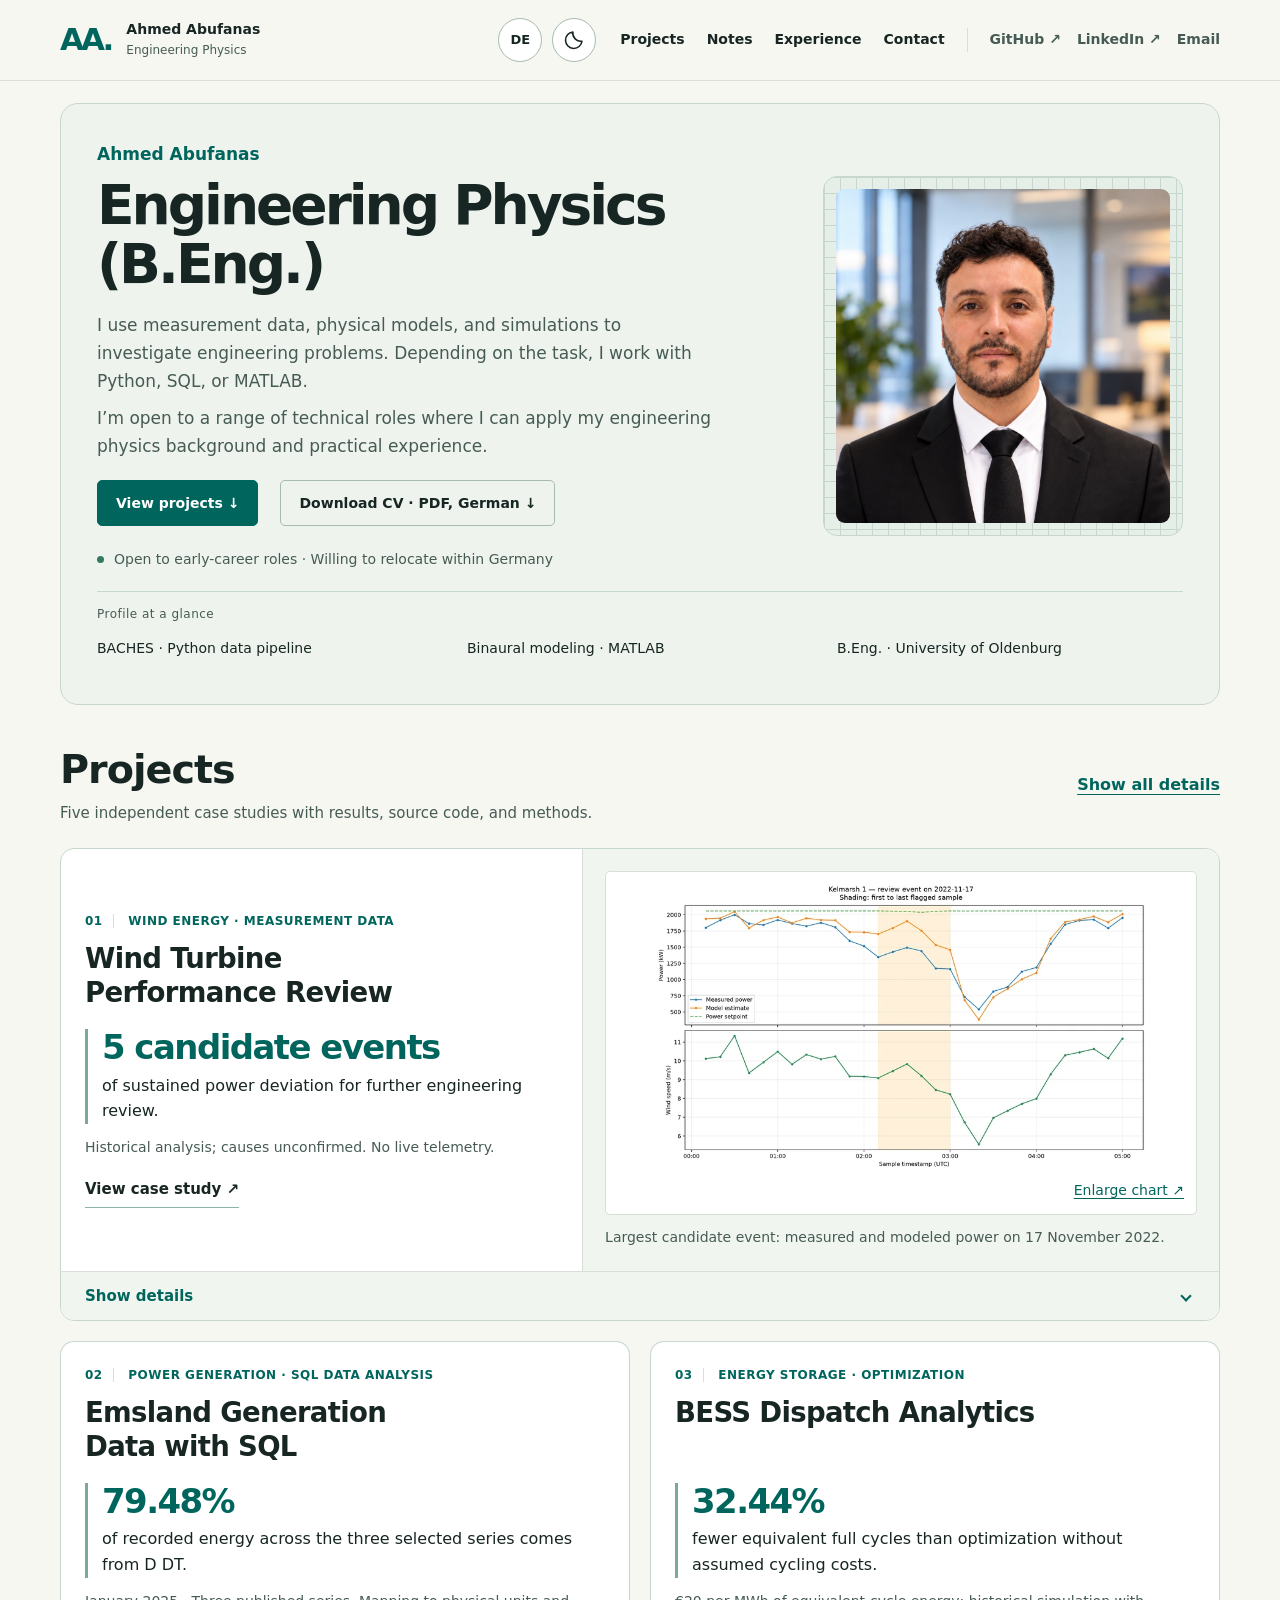
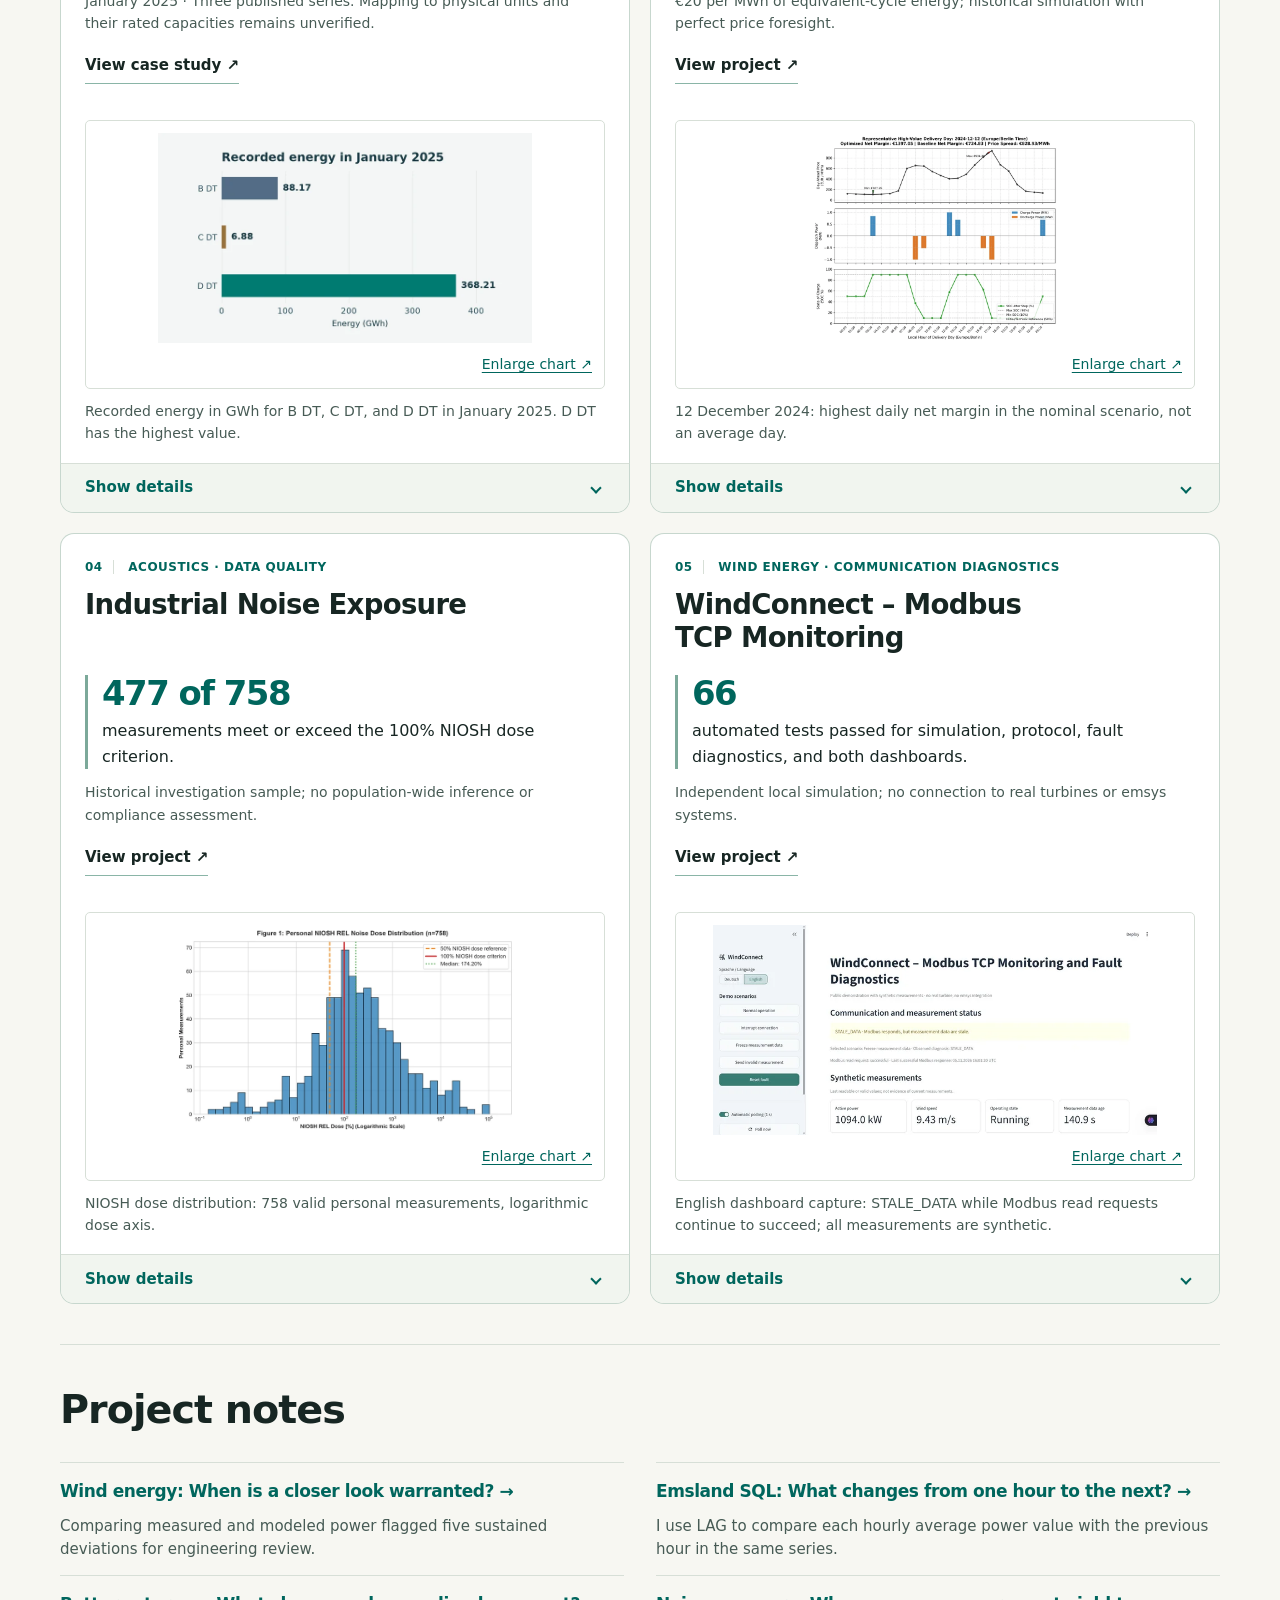
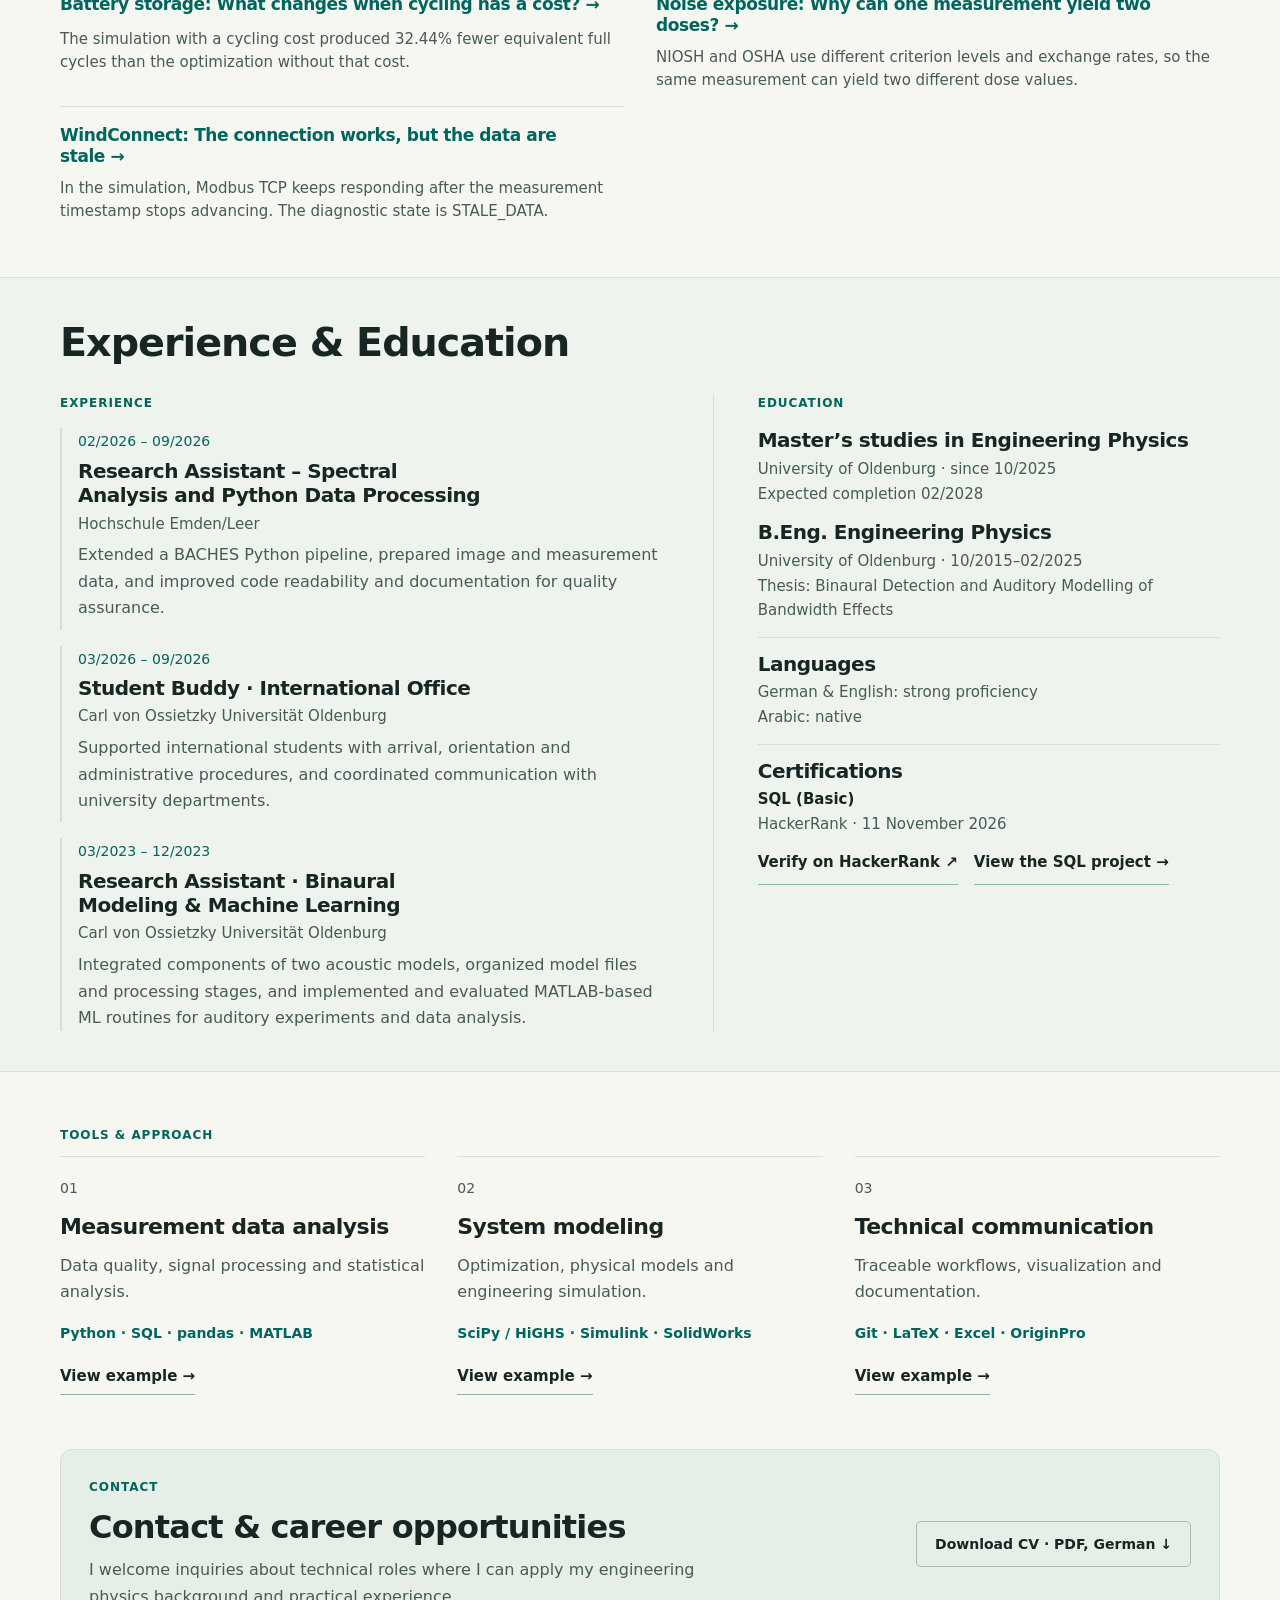
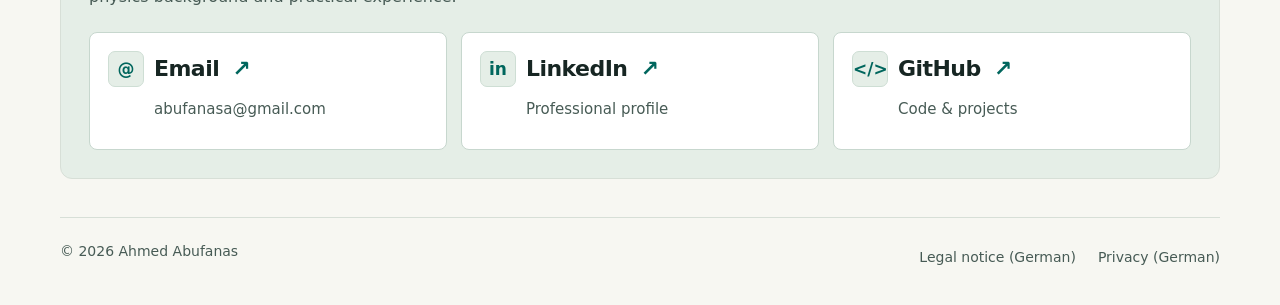
==== en/index.html @ c8c08ad7 "Align paired project cards and tighten portfolio sections" ====
<!doctype html><html lang="en"><head><meta charset="utf-8"><meta name="viewport" content="width=device-width,initial-scale=1"><title>Ahmed Abufanas | Engineering Physics &amp; Data Analysis</title><meta name="description" content="Engineering Physics graduate with experience in Python, MATLAB and measurement data. Projects, research experience and résumé."><meta name="theme-color" content="#f7f7f2"><meta name="color-scheme" content="light dark"><link rel="canonical" href="https://abufanasa-dotcom.github.io/en/index.html"><link rel="alternate" hreflang="en" href="https://abufanasa-dotcom.github.io/en/index.html"><link rel="alternate" hreflang="de" href="https://abufanasa-dotcom.github.io/"><link rel="alternate" hreflang="x-default" href="https://abufanasa-dotcom.github.io/"><meta property="og:type" content="profile"><meta property="og:title" content="Ahmed Abufanas | Engineering Physics &amp; Data Analysis"><meta property="og:description" content="Engineering Physics graduate with experience in Python, MATLAB and measurement data. Projects, research experience and résumé."><meta property="og:url" content="https://abufanasa-dotcom.github.io/en/index.html"><meta property="og:locale" content="en_US"><meta property="og:image" content="https://abufanasa-dotcom.github.io/assets/images/ahmed-abufanas.jpg"><meta property="og:image:alt" content="Ahmed Abufanas"><meta property="og:image:width" content="1086"><meta property="og:image:height" content="1448"><meta property="og:image:type" content="image/jpeg"><link rel="icon" href="../assets/images/favicon.svg"><script src="../js/theme-init.js"></script><link rel="stylesheet" href="../css/style.css?v=738950d6ec40"><script defer src="../js/main.js?v=8c75d88cceb1"></script><script type="application/ld+json">{"@context": "https://schema.org", "@type": "ProfilePage", "inLanguage": "en", "url": "https://abufanasa-dotcom.github.io/en/index.html", "mainEntity": {"@type": "Person", "name": "Ahmed Abufanas", "url": "https://abufanasa-dotcom.github.io/", "email": "abufanasa@gmail.com", "sameAs": ["https://github.com/abufanasa-dotcom", "https://www.linkedin.com/in/ahmedabufanas/"]}}</script></head><body><a class="skip" href="#main">Skip to content</a><header class="site-header"><div class="container header-inner">
 <a class="brand" href="../en/index.html"><span class="monogram" aria-hidden="true">AA<span>.</span></span><span class="brand-caption">Ahmed Abufanas<br><small>Engineering Physics</small></span></a>
 <div class="header-controls">
 <a class="language" href="../index.html" hreflang="de" aria-label="DE: Zur deutschen Version">DE</a>
 <button class="theme-toggle" type="button" aria-label="Dark theme" aria-pressed="false" hidden><svg class="theme-moon" viewBox="0 0 24 24" aria-hidden="true" focusable="false"><path d="M20.7 13.3A9 9 0 0 1 10.7 3.3 9 9 0 1 0 20.7 13.3Z"/></svg><svg class="theme-sun" viewBox="0 0 24 24" aria-hidden="true" focusable="false"><circle cx="12" cy="12" r="4"/><path d="M12 2v2m0 16v2M2 12h2m16 0h2M5 5l1.4 1.4m11.2 11.2L19 19M5 19l1.4-1.4M17.6 6.4 19 5"/></svg></button>
 <button class="menu-toggle" type="button" aria-label="Menu" aria-expanded="false" aria-controls="navigation" hidden><svg viewBox="0 0 24 24" aria-hidden="true" focusable="false"><path d="M4 6h16M4 12h16M4 18h16"/></svg></button>
 </div>
 <nav id="navigation" aria-label="Main navigation"><a class="" href="#projects">Projects</a><a class="" href="#notes">Notes</a><a class="" href="#experience">Experience</a><a class="" href="#contact">Contact</a><span class="social-nav"><a class="" href="https://github.com/abufanasa-dotcom">GitHub ↗</a><a class="" href="https://www.linkedin.com/in/ahmedabufanas/">LinkedIn ↗</a><a class="" href="mailto:abufanasa@gmail.com" data-contact data-subject="">Email</a></span></nav>
 </div></header><main id="main"><section class="container hero" id="top"><div class="hero-copy"><p class="hero-name">Ahmed Abufanas</p><h1>Engineering Physics (B.Eng.)</h1><p class="hero-lead">I use measurement data, physical models, and simulations to investigate engineering problems. Depending on the task, I work with Python, SQL, or MATLAB.</p><p class="hero-lead">I’m open to a range of technical roles where I can apply my engineering physics background and practical experience.</p><div class="actions"><a class="button primary" href="#projects">View projects ↓</a><a class="button secondary" href="../assets/docs/Ahmed_Abufanas_Lebenslauf.pdf" download="Ahmed_Abufanas_Lebenslauf.pdf">Download CV · PDF, German ↓</a></div><p class="availability"><span aria-hidden="true"></span><span class="availability-text">Open to early-career roles · Willing to relocate within Germany</span></p></div><div class="portrait"><img src="../assets/images/ahmed-abufanas.jpg" alt="Ahmed Abufanas" width="1086" height="1448" fetchpriority="high"></div><div class="proof"><p>Profile at a glance</p><div class="proof-links"><a class="" href="#work-baches">BACHES · Python data pipeline</a><a class="" href="#work-binaural">Binaural modeling · MATLAB</a><a class="" href="#education">B.Eng. · University of Oldenburg</a></div></div></section><section class="container section" id="projects"><div class="section-head project-section-head"><div><h2>Projects</h2><p>Five independent case studies with results, source code, and methods.</p></div>
 <button class="project-details-toggle" type="button" hidden
 data-show="Show all details"
 data-hide="Hide all details">Show all details</button></div><div class="project-grid"><article class="project-card featured-project" id="p1-card" tabindex="-1">
 <div class="project-copy">
 <div class="project-heading">
 <div class="eyebrow"><span>01</span> Wind energy · Measurement data</div>
 <h3 id="p1-title">Wind Turbine Performance Review</h3>
 </div>
 <div class="project-summary">
 <p class="result"><strong class="metric">5 candidate events</strong><span>of sustained power deviation for further engineering review.</span></p>
 <p class="scope">Historical analysis; causes unconfirmed. No live telemetry.</p>
 <div class="actions"><a class="text-link" href="projects/wind-turbine.html">View case study ↗</a></div>
 </div>
 </div>
 <figure><a class="chart-button" href="../assets/images/projects/wind_measured_vs_estimated.png" data-chart aria-label="Enlarge chart: Wind Turbine Performance Review"><img src="../assets/images/projects/wind_measured_vs_estimated-800.webp" srcset="../assets/images/projects/wind_measured_vs_estimated-800.webp 800w, ../assets/images/projects/wind_measured_vs_estimated-1200.webp 1200w" sizes="(min-width: 1232px) 510px, (min-width: 961px) 43vw, calc(100vw - 110px)" width="2160" height="1260" alt="Largest candidate event: measured and modeled power on 17 November 2022." loading="eager" decoding="async"><span class="zoom-label">Enlarge chart ↗</span></a><figcaption>Largest candidate event: measured and modeled power on 17 November 2022.</figcaption></figure>
 <details class="project-details">
 <summary aria-labelledby="p1-toggle p1-title">
 <span id="p1-toggle"><span class="details-when-closed">Show details</span><span class="details-when-open">Hide details</span></span>
 <span class="details-chevron" aria-hidden="true"></span>
 </summary>
 <div class="project-detail-body">
 <p>Where does measured power deviate from the model?</p><p class="contribution"><strong>My contribution:</strong> Screened data quality, compared reference and regression models, and reviewed deviation events.</p>
 <div class="tags"><span>Python</span><span>scikit-learn</span><span>Streamlit</span></div>
 <a class="quiet-link" href="https://github.com/abufanasa-dotcom/wind-turbine-performance">View code ↗</a>
 </div>
 </details>
 </article><div class="project-pair"><article class="project-card featured-project" id="p5-card" tabindex="-1">
 <div class="project-copy">
 <div class="project-heading">
 <div class="eyebrow"><span>02</span> Power generation · SQL data analysis</div>
 <h3 id="p5-title">Emsland Generation Data with SQL</h3>
 </div>
 <div class="project-summary">
 <p class="result"><strong class="metric">79.48%</strong><span>of recorded energy across the three selected series comes from D DT.</span></p>
 <p class="scope">January 2025 · Three published series. Mapping to physical units and their rated capacities remains unverified.</p>
 <div class="actions"><a class="text-link" href="projects/emsland-sql.html">View case study ↗</a></div>
 </div>
 </div>
 <figure><a class="chart-button" href="../assets/images/projects/emsland_energy_en.png" data-chart aria-label="Enlarge chart: Emsland Generation Data with SQL"><img src="../assets/images/projects/emsland_energy_en-800.webp" srcset="../assets/images/projects/emsland_energy_en-800.webp 800w, ../assets/images/projects/emsland_energy_en-1200.webp 1200w" sizes="(min-width: 1232px) 510px, (min-width: 961px) 43vw, calc(100vw - 110px)" width="1200" height="675" alt="Recorded energy in GWh for B DT, C DT, and D DT in January 2025. D DT has the highest value." loading="lazy" decoding="async"><span class="zoom-label">Enlarge chart ↗</span></a><figcaption>Recorded energy in GWh for B DT, C DT, and D DT in January 2025. D DT has the highest value.</figcaption></figure>
 <details class="project-details">
 <summary aria-labelledby="p5-toggle p5-title">
 <span id="p5-toggle"><span class="details-when-closed">Show details</span><span class="details-when-open">Hide details</span></span>
 <span class="details-chevron" aria-hidden="true"></span>
 </summary>
 <div class="project-detail-body">
 <p>Three published Emsland generation series for January 2025: how is recorded energy distributed across them?</p><p class="contribution"><strong>My contribution:</strong> Built a SQLite schema and nine SQL queries for coverage, energy totals, and time-series comparisons.</p>
 <div class="tags"><span>SQL</span><span>SQLite</span><span>Python</span><span>SMARD</span></div>
 <a class="quiet-link" href="https://github.com/abufanasa-dotcom/emsland-sql">View code ↗</a>
 </div>
 </details>
 </article><article class="project-card" id="p2-card" tabindex="-1">
 <div class="project-copy">
 <div class="project-heading">
 <div class="eyebrow"><span>03</span> Energy storage · Optimization</div>
 <h3 id="p2-title">BESS Dispatch Analytics</h3>
 </div>
 <div class="project-summary">
 <p class="result"><strong class="metric">32.44%</strong><span>fewer equivalent full cycles than optimization without assumed cycling costs.</span></p>
 <p class="scope">€20 per MWh of equivalent-cycle energy; historical simulation with perfect price foresight.</p>
 <div class="actions"><a class="text-link" href="projects/bess-dispatch.html">View project ↗</a></div>
 </div>
 </div>
 <figure><a class="chart-button" href="../assets/images/projects/bess_dispatch_soc_schedule.png" data-chart aria-label="Enlarge chart: BESS Dispatch Analytics"><img src="../assets/images/projects/bess_dispatch_soc_schedule-800.webp" srcset="../assets/images/projects/bess_dispatch_soc_schedule-800.webp 800w, ../assets/images/projects/bess_dispatch_soc_schedule-1200.webp 1200w" sizes="(min-width: 1232px) 510px, (min-width: 961px) 43vw, calc(100vw - 110px)" width="3000" height="2550" alt="12 December 2024: highest daily net margin in the nominal scenario, not an average day." loading="lazy" decoding="async"><span class="zoom-label">Enlarge chart ↗</span></a><figcaption>12 December 2024: highest daily net margin in the nominal scenario, not an average day.</figcaption></figure>
 <details class="project-details">
 <summary aria-labelledby="p2-toggle p2-title">
 <span id="p2-toggle"><span class="details-when-closed">Show details</span><span class="details-when-open">Hide details</span></span>
 <span class="details-chevron" aria-hidden="true"></span>
 </summary>
 <div class="project-detail-body">
 <p>How does an assumed cycling cost affect the arbitrage margin and operation of a battery energy storage system (BESS)? The model uses historical day-ahead prices for the Germany–Luxembourg bidding zone.</p><p class="contribution"><strong>My contribution:</strong> Developed MILP dispatch optimization and checked schedules for physical consistency using the battery model.</p>
 <div class="tags"><span>Python</span><span>SciPy / HiGHS</span><span>SMARD</span></div>
 <a class="quiet-link" href="https://github.com/abufanasa-dotcom/bess-dispatch-analytics">View code ↗</a>
 </div>
 </details>
 </article></div><div class="project-pair"><article class="project-card" id="p3-card" tabindex="-1">
 <div class="project-copy">
 <div class="project-heading">
 <div class="eyebrow"><span>04</span> Acoustics · Data quality</div>
 <h3 id="p3-title">Industrial Noise Exposure</h3>
 </div>
 <div class="project-summary">
 <p class="result"><strong class="metric">477 of 758</strong><span>measurements meet or exceed the 100% NIOSH dose criterion.</span></p>
 <p class="scope">Historical investigation sample; no population-wide inference or compliance assessment.</p>
 <div class="actions"><a class="text-link" href="projects/noise-exposure.html">View project ↗</a></div>
 </div>
 </div>
 <figure><a class="chart-button" href="../assets/images/projects/noise_niosh_dose_distribution.png" data-chart aria-label="Enlarge chart: Industrial Noise Exposure"><img src="../assets/images/projects/noise_niosh_dose_distribution-800.webp" srcset="../assets/images/projects/noise_niosh_dose_distribution-800.webp 800w, ../assets/images/projects/noise_niosh_dose_distribution-1200.webp 1200w" sizes="(min-width: 1232px) 510px, (min-width: 961px) 43vw, calc(100vw - 110px)" width="2700" height="1650" alt="NIOSH dose distribution: 758 valid personal measurements, logarithmic dose axis." loading="lazy" decoding="async"><span class="zoom-label">Enlarge chart ↗</span></a><figcaption>NIOSH dose distribution: 758 valid personal measurements, logarithmic dose axis.</figcaption></figure>
 <details class="project-details">
 <summary aria-labelledby="p3-toggle p3-title">
 <span id="p3-toggle"><span class="details-when-closed">Show details</span><span class="details-when-open">Hide details</span></span>
 <span class="details-chevron" aria-hidden="true"></span>
 </summary>
 <div class="project-detail-body">
 <p>Prepare historical workplace measurements and compare dose definitions without generalizing investigation findings.</p><p class="contribution"><strong>My contribution:</strong> Prepared measurement data, corrected documented formula discrepancies, and compared dose definitions.</p>
 <div class="tags"><span>Python</span><span>pandas</span><span>NumPy</span></div>
 <a class="quiet-link" href="https://github.com/abufanasa-dotcom/industrial-noise-exposure">View code ↗</a>
 </div>
 </details>
 </article><article class="project-card" id="p4-card" tabindex="-1">
 <div class="project-copy">
 <div class="project-heading">
 <div class="eyebrow"><span>05</span> Wind energy · Communication diagnostics</div>
 <h3 id="p4-title">WindConnect – Modbus TCP Monitoring</h3>
 </div>
 <div class="project-summary">
 <p class="result"><strong class="metric">66</strong><span>automated tests passed for simulation, protocol, fault diagnostics, and both dashboards.</span></p>
 <p class="scope">Independent local simulation; no connection to real turbines or emsys systems.</p>
 <div class="actions"><a class="text-link" href="projects/windconnect.html">View project ↗</a></div>
 </div>
 </div>
 <figure><a class="chart-button" href="../assets/images/projects/windconnect_stale_data_en.png" data-chart aria-label="Enlarge chart: WindConnect – Modbus TCP Monitoring"><img src="../assets/images/projects/windconnect_stale_data_en-800.webp" srcset="../assets/images/projects/windconnect_stale_data_en-800.webp 800w, ../assets/images/projects/windconnect_stale_data_en-1200.webp 1200w" sizes="(min-width: 1232px) 510px, (min-width: 961px) 43vw, calc(100vw - 110px)" width="1440" height="681" alt="English dashboard capture: STALE_DATA while Modbus read requests continue to succeed; all measurements are synthetic." loading="lazy" decoding="async"><span class="zoom-label">Enlarge chart ↗</span></a><figcaption>English dashboard capture: STALE_DATA while Modbus read requests continue to succeed; all measurements are synthetic.</figcaption></figure>
 <details class="project-details">
 <summary aria-labelledby="p4-toggle p4-title">
 <span id="p4-toggle"><span class="details-when-closed">Show details</span><span class="details-when-open">Hide details</span></span>
 <span class="details-chevron" aria-hidden="true"></span>
 </summary>
 <div class="project-detail-body">
 <p>Simulate a wind turbine and separately monitor Modbus TCP communication, measurement validity, and data freshness.</p><p class="contribution"><strong>My contribution:</strong> Developed the simulator, Modbus TCP transport, diagnostic state machine, and German support dashboard with automated tests.</p>
 <div class="tags"><span>Python</span><span>Modbus TCP</span><span>Streamlit</span><span>pytest</span></div>
 <a class="quiet-link" href="https://github.com/abufanasa-dotcom/windconnect">View code ↗</a>
 </div>
 </details>
 </article></div></div></section><section class="container section project-notes" id="notes" aria-labelledby="notes-title">
 <div class="section-head"><h2 id="notes-title">Project notes</h2></div>
 <div class="notes-grid"><article class="project-note">
  <h3><a class="" href="projects/wind-turbine.html">Wind energy: When is a closer look warranted? <span aria-hidden="true">→</span></a></h3>
  <p>Comparing measured and modeled power flagged five sustained deviations for engineering review.</p>
  </article><article class="project-note">
  <h3><a class="" href="projects/emsland-sql.html">Emsland SQL: What changes from one hour to the next? <span aria-hidden="true">→</span></a></h3>
  <p>I use LAG to compare each hourly average power value with the previous hour in the same series.</p>
  </article><article class="project-note">
  <h3><a class="" href="projects/bess-dispatch.html">Battery storage: What changes when cycling has a cost? <span aria-hidden="true">→</span></a></h3>
  <p>The simulation with a cycling cost produced 32.44% fewer equivalent full cycles than the optimization without that cost.</p>
  </article><article class="project-note">
  <h3><a class="" href="projects/noise-exposure.html">Noise exposure: Why can one measurement yield two doses? <span aria-hidden="true">→</span></a></h3>
  <p>NIOSH and OSHA use different criterion levels and exchange rates, so the same measurement can yield two different dose values.</p>
  </article><article class="project-note">
  <h3><a class="" href="projects/windconnect.html">WindConnect: The connection works, but the data are stale <span aria-hidden="true">→</span></a></h3>
  <p>In the simulation, Modbus TCP keeps responding after the measurement timestamp stops advancing. The diagnostic state is STALE_DATA.</p>
  </article></div>
 </section><section class="experience-band" id="experience"><div class="container section"><div class="section-head"><h2>Experience & Education</h2></div><div class="experience-grid"><div class="work-history"><p class="eyebrow">EXPERIENCE</p><article class="work-item" id="work-baches"><span class="date">02/2026 – 09/2026</span><h3>Research Assistant – Spectral Analysis and Python Data Processing</h3><p class="institution">Hochschule Emden/Leer</p><p>Extended a BACHES Python pipeline, prepared image and measurement data, and improved code readability and documentation for quality assurance.</p></article><article class="work-item" id="work-buddy"><span class="date">03/2026 – 09/2026</span><h3>Student Buddy · International Office</h3><p class="institution">Carl von Ossietzky Universität Oldenburg</p><p>Supported international students with arrival, orientation and administrative procedures, and coordinated communication with university departments.</p></article><article class="work-item" id="work-binaural"><span class="date">03/2023 – 12/2023</span><h3>Research Assistant · Binaural Modeling & Machine Learning</h3><p class="institution">Carl von Ossietzky Universität Oldenburg</p><p>Integrated components of two acoustic models, organized model files and processing stages, and implemented and evaluated MATLAB-based ML routines for auditory experiments and data analysis.</p></article></div><aside class="education" id="education"><p class="eyebrow">EDUCATION</p><h3>Master’s studies in Engineering Physics</h3><p>University of Oldenburg · since 10/2025<br>Expected completion 02/2028</p><h3>B.Eng. Engineering Physics</h3><p>University of Oldenburg · 10/2015–02/2025<br>Thesis: Binaural Detection and Auditory Modelling of Bandwidth Effects</p><div class="languages"><h3>Languages</h3><p>German & English: strong proficiency<br>Arabic: native</p></div><div class="credential">
 <h3>Certifications</h3>
 <p><strong lang="en">SQL (Basic)</strong></p>
 <p>HackerRank · <time datetime="2026-11-11">11 November 2026</time></p>
 <div class="credential-links">
 <a class="text-link" href="https://www.hackerrank.com/certificates/14fcb50b9a3a">Verify on HackerRank ↗</a>
 <a class="text-link" href="projects/emsland-sql.html">View the SQL project →</a>
 </div>
 </div></aside></div></div></section><section class="container section skills" id="skills"><p class="eyebrow">TOOLS & APPROACH</p><div class="skills-grid"><article><span class="skill-number">01</span><h3>Measurement data analysis</h3><p>Data quality, signal processing and statistical analysis.</p><p class="tool-list">Python · SQL · pandas · MATLAB</p><a class="skill-example" href="#p1-card">View example →</a></article><article><span class="skill-number">02</span><h3>System modeling</h3><p>Optimization, physical models and engineering simulation.</p><p class="tool-list">SciPy / HiGHS · Simulink · SolidWorks</p><a class="skill-example" href="#p2-card">View example →</a></article><article><span class="skill-number">03</span><h3>Technical communication</h3><p>Traceable workflows, visualization and documentation.</p><p class="tool-list">Git · LaTeX · Excel · OriginPro</p><a class="skill-example" href="#work-baches">View example →</a></article></div></section><section class="container contact" id="contact"><div class="contact-heading"><div><p class="eyebrow">CONTACT</p><h2>Contact & career opportunities</h2><p class="contact-intro">I welcome inquiries about technical roles where I can apply my engineering physics background and practical experience.</p></div><div class="contact-resume"><a class="button secondary" href="../assets/docs/Ahmed_Abufanas_Lebenslauf.pdf" download="Ahmed_Abufanas_Lebenslauf.pdf">Download CV · PDF, German ↓</a></div></div><div class="contact-options"><a class="contact-option contact-email" href="mailto:abufanasa@gmail.com" data-contact><div class="contact-top"><span class="contact-symbol" aria-hidden="true">@</span><span class="contact-title">Email <span aria-hidden="true">↗</span></span></div><span class="contact-description">abufanasa@gmail.com</span></a><a class="contact-option" href="https://www.linkedin.com/in/ahmedabufanas/"><div class="contact-top"><span class="contact-symbol" aria-hidden="true">in</span><span class="contact-title">LinkedIn <span aria-hidden="true">↗</span></span></div><span class="contact-description">Professional profile</span></a><a class="contact-option" href="https://github.com/abufanasa-dotcom"><div class="contact-top"><span class="contact-symbol" aria-hidden="true">&lt;/&gt;</span><span class="contact-title">GitHub <span aria-hidden="true">↗</span></span></div><span class="contact-description">Code & projects</span></a></div></section></main><footer class="container footer"><span>© 2026 Ahmed Abufanas</span><div><a class="" href="../legal/impressum.html">Legal notice (German)</a><a class="" href="../legal/datenschutz.html">Privacy (German)</a></div></footer><dialog id="chart-dialog" aria-labelledby="chart-dialog-title" aria-describedby="chart-dialog-caption"><div class="dialog-header"><h2 id="chart-dialog-title">Project chart</h2><button class="dialog-close" autofocus>Close ×</button></div><img alt=""><p id="chart-dialog-caption"></p></dialog><dialog id="contact-dialog" aria-labelledby="contact-dialog-title" aria-describedby="contact-dialog-description"><div class="dialog-header"><h2 id="contact-dialog-title">Get in touch</h2><button class="dialog-close" autofocus>Close ×</button></div><p id="contact-dialog-description">Choose how you would like to write your message.</p><p class="contact-recipient">abufanasa@gmail.com</p><p class="contact-subject" hidden></p><div class="email-options"><a class="button primary" data-gmail href="https://mail.google.com/mail/?view=cm&amp;fs=1&amp;to=abufanasa@gmail.com" target="_blank" rel="noopener noreferrer">Write in Gmail ↗</a><a class="button secondary" data-mail-app href="mailto:abufanasa@gmail.com">Use email app ↗</a><button class="button secondary copy-email" data-email="abufanasa@gmail.com">Copy email address</button></div><p class="copy-status" role="status" aria-live="polite"></p><p class="email-note">Gmail opens in a new tab. No message is sent until you send it yourself.</p></dialog></body></html>
---- css/style.css ----
:root {
  color-scheme: light;
  --ink: #172623; --muted: #475b55; --blue: #00665d; --line: #d7dfd7;
  --paper: #fff; --wash: #e5eee7; --page: #f7f7f2; --focus: #00796b;
  --band: #eef3ee; --figure-surface: #f1f5ef;
  --button-border: #a6bbb1; --primary-bg: #00665d; --primary-hover: #004e47; --primary-ink: #fff;
  --chip-ink: #355c50; --icon-bg: #e5eee7; --icon-border: #ceded4;
  --strong-line: #7ca99a; --link-line: #8ab5a7; --subtle-border: #c7d7ce;
  --chart-link: #00665d;
}
:root[data-theme="dark"] {
  color-scheme: dark;
  --ink: #edf4ef; --muted: #b7c7bf; --blue: #83d2bd; --line: #354943;
  --paper: #192a26; --wash: #253c34; --page: #111c1b; --focus: #83d2bd;
  --band: #1c3029; --figure-surface: #20362e;
  --button-border: #668478; --primary-bg: #216f60; --primary-hover: #236b5c; --primary-ink: #fff;
  --chip-ink: #bbe7d7; --icon-bg: #253c34; --icon-border: #416659;
  --strong-line: #5f9b89; --link-line: #689e8e; --subtle-border: #3f6053;
}
@media (prefers-color-scheme: dark) {
  :root:not([data-theme]) {
    color-scheme: dark;
    --ink: #edf4ef; --muted: #b7c7bf; --blue: #83d2bd; --line: #354943;
    --paper: #192a26; --wash: #253c34; --page: #111c1b; --focus: #83d2bd;
    --band: #1c3029; --figure-surface: #20362e;
    --button-border: #668478; --primary-bg: #216f60; --primary-hover: #236b5c; --primary-ink: #fff;
    --chip-ink: #bbe7d7; --icon-bg: #253c34; --icon-border: #416659;
    --strong-line: #5f9b89; --link-line: #689e8e; --subtle-border: #3f6053;
  }
}
* { box-sizing: border-box; }
[hidden] { display: none !important; }
html { scroll-behavior: smooth; scroll-padding-top: 100px; }
body { margin: 0; background: var(--page); color: var(--ink); font: 16px/1.65 system-ui, -apple-system, BlinkMacSystemFont, "Segoe UI", sans-serif; }
a { color: inherit; text-decoration: none; }
a:hover { color: var(--blue); }
button { font: inherit; color: inherit; cursor: pointer; }
a, button { -webkit-tap-highlight-color: transparent; }
a:focus-visible, button:focus-visible { outline: 3px solid var(--focus); outline-offset: 4px; }
img { display: block; max-width: 100%; }
h1, h2, h3, p, figure { margin: 0; }
h1, h2, h3 { font-weight: 650; line-height: 1.22; letter-spacing: -.025em; text-wrap: balance; }
h2 { font-size: clamp(29px, 3.1vw, 42px); }
h3 { font-size: 23px; }
p { color: var(--muted); }
.container { width: min(1160px, calc(100% - 72px)); margin-inline: auto; }
.skip { position: fixed; top: -100px; left: 12px; z-index: 100; padding: 12px 18px; background: var(--paper); }
.skip:focus { top: 12px; }
.site-header { position: sticky; top: 0; z-index: 20; background: var(--page); border-bottom: 1px solid var(--line); }
.header-inner { display: flex; align-items: center; justify-content: space-between; gap: 24px; min-height: 80px; }
.brand { display: flex; align-items: center; gap: 15px; flex-shrink: 0; }
.monogram { color: var(--blue); font-size: 31px; font-weight: 750; letter-spacing: -3px; }
.monogram span { color: var(--blue); }
.brand-caption { font-size: 14px; font-weight: 650; line-height: 1.4; }
.brand-caption small { color: var(--muted); font-size: 12px; font-weight: 400; }
#navigation { display: flex; align-items: center; gap: 22px; font-size: 14px; font-weight: 550; }
#navigation > a { position: relative; padding-block: 10px; }
#navigation > a::after { content: ""; position: absolute; inset-inline: 0; bottom: 5px; height: 2px; background: currentColor; transform: scaleX(0); transform-origin: left; transition: transform 180ms ease-out; }
#navigation > a[aria-current="location"] { color: var(--blue); }
#navigation > a[aria-current="location"]::after, #navigation > a:focus-visible::after { transform: scaleX(1); }
.social-nav { display: flex; gap: 16px; padding-left: 22px; border-left: 1px solid var(--line); color: var(--muted); }
.language { transition: background-color 180ms ease-out, border-color 180ms ease-out; background: var(--paper); display: grid; place-items: center; min-width: 44px; min-height: 44px; border: 1px solid var(--button-border); border-radius: 50%; font-size: 13px; font-weight: 600; }
.menu-toggle { display: none; place-items: center; border: 1px solid var(--button-border); background: var(--paper); border-radius: 5px; width: 44px; height: 44px; padding: 0; }
.menu-toggle svg { width: 22px; height: 22px; fill: none; stroke: currentColor; stroke-width: 1.7; stroke-linecap: round; }
.menu-toggle[aria-expanded="true"] { background: var(--wash); border-color: var(--strong-line); }
.eyebrow { color: var(--blue); font-size: 12px; font-weight: 600; line-height: 1.5; letter-spacing: .08em; text-transform: uppercase; margin-bottom: 12px; }
.hero { display: grid; grid-template-columns: minmax(0,1.55fr) minmax(0,1fr); align-items: center; gap: 20px 48px; margin-top: 22px; padding: clamp(24px,3vw,36px); border: 1px solid var(--subtle-border); border-radius: 18px; background: var(--band); }
.hero-name { color: var(--blue); font-size: 17px; font-weight: 650; margin-bottom: 8px; }
.hero h1 { font-size: clamp(34px, 4.3vw, 58px); font-weight: 720; line-height: 1.07; letter-spacing: -.055em; text-wrap: wrap; overflow-wrap: anywhere; }
.hero-lead { font-size: 17px; max-width: 57ch; margin-top: 17px; }
.hero-lead + .hero-lead { margin-top: 9px; }
.hero .actions { margin-top: 20px; }
.actions { display: flex; flex-wrap: wrap; align-items: center; gap: 14px 22px; margin-top: 24px; }
.button { display: inline-flex; align-items: center; justify-content: center; gap: 12px; min-height: 46px; padding: 11px 18px; border: 1px solid var(--button-border); border-radius: 5px; font-size: 14px; font-weight: 600; line-height: 1.5; text-align: center; transition: background .15s; }
.primary { background: var(--primary-bg); border-color: var(--primary-bg); color: var(--primary-ink); }
.primary:hover { background: var(--primary-hover); color: var(--primary-ink); }
.secondary:hover { background: var(--wash); }
/* Small, pointer-only lift; touch and reduced-motion users keep stable targets. */
.button, a.contact-option, .contact-action, .copy-email { transition: transform 180ms ease-out, background-color 180ms ease-out, border-color 180ms ease-out; }
@media (hover: hover) and (pointer: fine) and (prefers-reduced-motion: no-preference) {
  .button:hover, a.contact-option:hover, .contact-action:hover, .copy-email:hover { transform: translateY(-2px); }
}
@media (hover: hover) and (pointer: fine) {
  #navigation > a:hover::after { transform: scaleX(1); }
}
.availability { display: flex; gap: 10px; align-items: flex-start; margin-top: 22px; font-size: 14px; line-height: 1.65; }
.availability > span:first-child { width: 7px; height: 7px; margin-top: 8px; border-radius: 50%; background: #347963; flex-shrink: 0; }
.portrait { width: min(100%,360px); justify-self: end; padding: 12px; border: 1px solid var(--subtle-border); border-radius: 14px; background-color: var(--wash); background-image: linear-gradient(var(--subtle-border) 1px, transparent 1px), linear-gradient(90deg, var(--subtle-border) 1px, transparent 1px); background-size: 16px 16px; }
.portrait img { width: 100%; height: auto; aspect-ratio: 1; object-fit: cover; object-position: center top; border-radius: 9px; }
.proof { grid-column: 1 / -1; padding-top: 13px; border-top: 1px solid var(--subtle-border); font-size: 14px; }
.proof p { font-size: 12px; letter-spacing: .04em; color: var(--muted); margin-bottom: 4px; }
.proof-links { display: grid; grid-template-columns: repeat(3,minmax(0,1fr)); gap: 12px 24px; }
.proof-links a { padding-block: 8px; }
.proof a:hover, .back-link:hover { text-decoration: underline; text-underline-offset: 4px; }
.section { padding-block: 54px; }
.section-head { display: flex; justify-content: space-between; align-items: end; gap: 36px; margin-bottom: 28px; }
.section-head > p { max-width: 330px; font-size: 15px; }
#projects, .project-notes { padding-block: 40px; }
.project-section-head { align-items: center; gap: 12px 28px; margin-bottom: 22px; }
.project-section-head p { max-width: 60ch; margin-top: 8px; font-size: 15px; }
.project-notes { border-top: 1px solid var(--line); }
.notes-grid { display: grid; grid-template-columns: repeat(2,minmax(0,1fr)); column-gap: 32px; }
.project-note { border-top: 1px solid var(--line); padding: 8px 0 14px; }
.project-note h3 { font-size: 17px; overflow-wrap: anywhere; text-wrap: pretty; }
.project-note h3 a { display: block; min-height: 44px; padding-block: 10px; color: var(--blue); }
.project-note h3 a:hover { text-decoration: underline; text-underline-offset: 3px; }
.project-note p { font-size: 15px; line-height: 1.55; }
.credential { margin-top: 14px; padding-top: 14px; border-top: 1px solid var(--line); }
.credential strong { color: var(--ink); }
.credential-links { display: flex; flex-wrap: wrap; gap: 0 16px; margin-top: 4px; }
.credential .text-link { display: inline-flex; align-items: center; min-height: 44px; }
.project-grid, .project-pair { display: grid; gap: 20px; }
.project-pair { grid-template-columns: repeat(2,minmax(0,1fr)); }
.project-details-toggle { min-height: 44px; padding: 0; border: 0; background: transparent; color: var(--blue); font-weight: 600; text-decoration: underline; text-underline-offset: 4px; }
.project-card:focus-visible { outline: 3px solid var(--focus); outline-offset: 4px; }
.project-card { --card-edge: 1px solid var(--subtle-border); --card-radius: 14px; display: grid; grid-template-columns: minmax(0,1fr); background: var(--paper); border: var(--card-edge); border-radius: var(--card-radius); overflow: hidden; }
.project-pair > .project-card { grid-template-rows: auto 1fr auto; }
.project-grid > .project-card { grid-template-columns: minmax(0,.9fr) minmax(0,1.1fr); }
.project-copy { padding: 24px; display: flex; flex-direction: column; justify-content: center; min-width: 0; }
.project-copy .eyebrow { font-size: 12px; letter-spacing: .04em; }
.eyebrow > span { padding-right: 10px; margin-right: 10px; border-right: 1px solid var(--line); }
.project-copy h3 { font-size: clamp(22px,2.15vw,29px); margin-bottom: 7px; overflow-wrap: anywhere; }
.project-summary > p { font-size: 16px; line-height: 1.6; }
.project-detail-body .contribution { margin-top: 14px; }
.contribution strong { color: var(--ink); font-weight: 600; }
.project-copy .result { margin-top: 13px; padding-left: 14px; border-left: 3px solid var(--strong-line); color: var(--ink); font-size: 16px; }
.project-copy .actions { margin-top: 14px; }
.result .metric { display: block; color: var(--blue); font-size: clamp(24px,2.65vw,38px); line-height: 1.1; letter-spacing: -.045em; font-variant-numeric: tabular-nums; }
.result > span { display: block; margin-top: 6px; }
.project-copy .scope { font-size: 14px; margin-top: 12px; }
.tags { display: flex; flex-wrap: wrap; gap: 8px; margin-top: 18px; }
.tags span { padding: 3px 9px; border-radius: 3px; color: var(--chip-ink); background: var(--wash); font-size: 12px; }
.text-link, .skill-example { font-size: 15px; font-weight: 600; border-bottom: 1px solid var(--link-line); padding-block: 5px; }
.quiet-link { color: var(--muted); font-size: 14px; padding-block: 5px; }
.quiet-link:hover { text-decoration: underline; }
.project-details { grid-column: 1 / -1; min-width: 0; border-top: 1px solid var(--line); }
.project-details summary { display: flex; align-items: center; justify-content: space-between; gap: 16px; min-height: 48px; padding: 8px 24px; color: var(--blue); background: var(--figure-surface); font-size: 15px; font-weight: 650; list-style: none; cursor: pointer; }
.project-details summary::-webkit-details-marker { display: none; }
.project-details summary:hover { background: var(--wash); }
.project-details summary:focus-visible { outline: 3px solid var(--focus); outline-offset: -4px; }
.details-chevron { flex: 0 0 8px; height: 8px; margin-right: 5px; border: solid currentColor; border-width: 0 2px 2px 0; transform: rotate(45deg); }
.project-details[open] .details-chevron { transform: rotate(225deg); }
.details-when-open, .project-details[open] .details-when-closed { display: none; }
.project-details[open] .details-when-open { display: inline; }
.project-detail-body { margin: 16px 28px 20px; padding-left: 15px; border-left: 3px solid var(--strong-line); }
.project-detail-body .quiet-link { display: inline-flex; align-items: center; min-height: 44px; margin-top: 5px; }
.project-card figure { padding: 12px 24px 18px; display: flex; flex-direction: column; justify-content: center; min-width: 0; }
.project-grid > .project-card figure { padding: 22px; background: var(--figure-surface); border-left: 1px solid var(--line); }
.project-card .chart-button img { max-height: 210px; }
.project-grid > .project-card .chart-button img { max-height: 285px; }
.chart-button { display: block; background: #fff; color-scheme: light; padding: 12px; border: 1px solid #d7dfd7; border-radius: 5px; width: 100%; cursor: zoom-in; }
.chart-button img { width: 100%; height: auto; object-fit: contain; }
.zoom-label { display: block; font-size: 14px; color: var(--chart-link); text-align: right; padding-top: 10px; text-decoration: underline; text-underline-offset: 3px; }
figcaption { color: var(--muted); font-size: 14px; line-height: 1.55; margin-top: 12px; }
@supports (grid-template-rows: subgrid) {
  @media (min-width: 701px) {
    .project-pair { row-gap: 0; }
    .project-pair > .project-card {
      grid-row: span 4;
      grid-template-rows: subgrid;
      background: none;
      border: 0;
      overflow: visible;
    }
    .project-pair .project-copy, .project-pair figure, .project-pair .project-details {
      background: var(--paper);
      border-inline: var(--card-edge);
    }
    .project-pair .project-copy {
      grid-row: span 2;
      display: grid;
      grid-template-columns: minmax(0,1fr);
      grid-template-rows: subgrid;
      border-top: var(--card-edge);
      border-radius: var(--card-radius) var(--card-radius) 0 0;
    }
    .project-pair .project-summary { display: flex; flex-direction: column; }
    .project-pair .project-summary .actions { margin-top: auto; padding-top: 14px; }
    .project-pair figure { justify-content: start; }
    .project-pair .chart-button img { height: clamp(150px,18vw,210px); }
    .project-pair .project-details {
      /* Share the summary's start without stretching a closed disclosure. */
      align-self: start;
      border-bottom: var(--card-edge);
      border-radius: 0 0 var(--card-radius) var(--card-radius);
      overflow: hidden;
    }
  }
}
.experience-band { background: var(--band); border-block: 1px solid var(--line); }
.experience-band .section { padding-block: 40px; }
.experience-grid { display: grid; grid-template-columns: minmax(0,1.2fr) minmax(0,1fr); gap: clamp(20px,3.5vw,44px); }
.experience-grid .eyebrow { margin-bottom: 16px; }
.work-item { border-left: 2px solid var(--line); padding: 0 0 8px 16px; margin-bottom: 16px; }
.work-item:last-child { padding-bottom: 0; margin-bottom: 0; }
.date { color: var(--blue); font-size: 14px; font-variant-numeric: tabular-nums; }
.work-item h3 { font-size: 20px; margin-block: 4px; }
.institution { font-size: 15px; margin-bottom: 6px; }
.work-item > p:last-child { font-size: 16px; }
.education { border-inline-start: 1px solid var(--line); padding-inline-start: clamp(20px,3.5vw,44px); }
.education h3 { font-size: 20px; margin: 14px 0 4px; }
.education :is(.eyebrow + h3, .languages h3, .credential h3) { margin-top: 0; }
.education p:not(.eyebrow) { font-size: 15px; }
.languages { border-top: 1px solid var(--line); margin-top: 14px; padding-top: 14px; }
.skills-grid { display: grid; grid-template-columns: repeat(3,minmax(0,1fr)); gap: 32px; }
.skills-grid article { padding-top: 18px; border-top: 1px solid var(--line); }
.skill-number { font-size: 14px; color: var(--muted); }
.skills-grid h3 { font-size: 22px; margin: 12px 0; }
.skills-grid p { font-size: 16px; }
.skills-grid .tool-list { font-size: 14px; margin-top: 17px; color: var(--blue); font-weight: 600; }
.skill-example { display: inline-block; margin-top: 14px; }
.contact { background: var(--wash); border: 1px solid var(--line); border-radius: 12px; padding: 28px; margin-bottom: 38px; }
.contact-heading { display: grid; grid-template-columns: minmax(0,1fr) auto; align-items: center; gap: 28px; margin-bottom: 22px; }
.contact-heading h2 { font-size: clamp(28px,2.5vw,33px); }
.contact-intro { font-size: 16px; max-width: 65ch; margin-top: 10px; }
.contact-options { display: grid; grid-template-columns: repeat(3,minmax(0,1fr)); gap: 14px; }
.contact-option { display: flex; flex-direction: column; align-items: flex-start; min-height: 118px; padding: 18px; background: var(--paper); border: 1px solid var(--subtle-border); border-radius: 8px; min-width: 0; }
a.contact-option:hover { border-color: var(--strong-line); }
.contact-top { display: flex; align-items: center; gap: 10px; width: 100%; min-width: 0; }
.contact-symbol { display: grid; place-items: center; flex-shrink: 0; width: 36px; height: 36px; color: var(--blue); background: var(--icon-bg); border: 1px solid var(--icon-border); border-radius: 7px; font-size: 17px; font-weight: 650; }
.contact-title { font-size: 22px; font-weight: 600; line-height: 1.4; letter-spacing: -.025em; overflow-wrap: anywhere; min-width: 0; }
.contact-title > span { color: var(--blue); margin-left: 6px; }

.contact-description { overflow-wrap: anywhere; font-size: 15px; color: var(--muted); margin-top: 10px; margin-left: 46px; }
.copy-status { font-size: 13px; min-height: 21px; margin-top: 4px; overflow-wrap: anywhere; }
.contact-resume { justify-self: end; }
.header-controls { display: flex; align-items: center; gap: 10px; flex-shrink: 0; margin-left: auto; }
.theme-toggle { display: grid; place-items: center; width: 44px; height: 44px; padding: 10px; color: var(--ink); background: var(--paper); border: 1px solid var(--button-border); border-radius: 50%; }
.theme-toggle:hover, .language:hover { border-color: var(--strong-line); background: var(--wash); }
.theme-toggle svg { width: 22px; height: 22px; fill: none; stroke: currentColor; stroke-width: 1.7; stroke-linecap: round; stroke-linejoin: round; }
.theme-sun { display: none; }
:root[data-theme="dark"] .theme-moon { display: none; }
:root[data-theme="dark"] .theme-sun { display: block; }
.footer { display: flex; justify-content: space-between; flex-wrap: wrap; gap: 16px; padding-block: 22px 30px; border-top: 1px solid var(--line); font-size: 14px; color: var(--muted); }
.footer > div { display: flex; flex-wrap: wrap; gap: 22px; }
.footer a { padding-block: 6px; }
dialog { background: var(--paper); color: var(--ink); width: min(1200px,94vw); max-height: 94vh; padding: 22px; border: 1px solid var(--line); border-radius: 8px; overflow: auto; box-shadow: 0 20px 100px #17262340; }
dialog::backdrop { background: #172623cc; }
/* Native dialog retains its focus/Escape behavior. Older browsers open instantly. */
@supports (transition-behavior: allow-discrete) {
  :is(#chart-dialog, #contact-dialog) { opacity: 0; transition: opacity 200ms ease-out, display 200ms allow-discrete, overlay 200ms allow-discrete; }
  :is(#chart-dialog, #contact-dialog)[open] { opacity: 1; }
  :is(#chart-dialog, #contact-dialog)::backdrop { opacity: 0; transition: opacity 200ms ease-out, display 200ms allow-discrete, overlay 200ms allow-discrete; }
  :is(#chart-dialog, #contact-dialog)[open]::backdrop { opacity: 1; }
  @starting-style {
    :is(#chart-dialog, #contact-dialog)[open], :is(#chart-dialog, #contact-dialog)[open]::backdrop { opacity: 0; }
  }
}
.dialog-header { display: flex; align-items: center; justify-content: space-between; gap: 16px; }
.dialog-header h2 { font-size: 22px; }
.dialog-close { min-height: 44px; background: var(--paper); border: 1px solid var(--button-border); border-radius: 4px; padding: 8px 16px; }
dialog img { background: #fff; width: 100%; height: auto; max-height: 72vh; object-fit: contain; margin-top: 18px; }
dialog p { font-size: 15px; margin-top: 12px; }
#contact-dialog { width: min(540px,94vw); padding: 28px; }
#contact-dialog .contact-recipient { font-size: 19px; font-weight: 600; overflow-wrap: anywhere; }
#contact-dialog .contact-subject { color: var(--muted); }
.email-options { display: grid; gap: 12px; margin-top: 24px; }
.email-options .button { width: 100%; min-height: 48px; }
#contact-dialog .email-note { color: var(--muted); font-size: 13px; }
.case { padding-block: 32px 54px; }
.back-link { color: var(--muted); font-size: 15px; padding-block: 8px; }
.case-heading { max-width: 880px; padding-block: 32px; }
.case-actions { align-items: flex-start; }
.dashboard-action { flex: 0 1 430px; min-width: 0; max-width: 100%; }
.dashboard-note { margin: 10px 0 0; font-size: 14px; line-height: 1.55; color: var(--muted); overflow-wrap: anywhere; }
.case-heading h1 { font-size: clamp(32px,3.5vw,46px); max-width: 800px; hyphens: auto; overflow-wrap: anywhere; }
.case-lead { margin-top: 20px; max-width: 65ch; font-size: 18px; }
.case-visual { background: var(--wash); padding: 24px; border-radius: 8px; }
.case-visual .chart-button img { max-height: 520px; }
.source-link { display: inline-block; margin-top: 14px; font-size: 14px; color: var(--blue); text-decoration: underline; text-underline-offset: 4px; }
.case-columns { display: grid; grid-template-columns: minmax(0,1.7fr) minmax(0,1fr); gap: 48px; margin-top: 36px; }
.case-columns section { margin-bottom: 34px; }
.case-columns h2 { font-size: 27px; margin-bottom: 18px; }
.case-columns p, .case-columns li { font-size: 16px; color: var(--muted); }
.case-columns .eyebrow { color: var(--blue); font-size: 12px; }
.case-columns ul, .case-columns ol { padding-left: 23px; }
.case-columns li { padding-left: 5px; margin-bottom: 14px; }
.technical-sources a { color: var(--blue); text-decoration: underline; text-underline-offset: 4px; overflow-wrap: anywhere; }
.case-aside { align-self: start; position: sticky; top: 104px; background: var(--wash); border: 1px solid var(--line); border-radius: 6px; padding: 26px; }
.case-aside h3 { font-size: 23px; margin-bottom: 18px; }
.case-aside hr { border: 0; border-top: 1px solid var(--line); margin-block: 24px; }
.case-end { display: flex; flex-wrap: wrap; gap: 16px; padding-top: 25px; border-top: 1px solid var(--line); }
.case-columns .case-result { color: var(--ink); font-size: 18px; font-weight: 550; margin-bottom: 20px; }
table { width: 100%; border-collapse: collapse; font-size: 16px; margin-bottom: 22px; }
caption { text-align: left; font-size: 14px; color: var(--muted); margin-bottom: 10px; }
th, td { border-bottom: 1px solid var(--line); text-align: left; padding: 13px 10px; vertical-align: top; }
th { font-weight: 500; }
td { font-variant-numeric: tabular-nums; font-weight: 650; color: var(--blue); }
.legal { max-width: 800px; padding-block: 40px 60px; }
.legal h1 { font-size: clamp(32px,3.4vw,44px); margin-bottom: 24px; }
.legal h2 { font-size: 23px; margin-block: 28px 12px; }
.legal p { margin-bottom: 16px; }
.legal h1, .legal h2 { hyphens: auto; overflow-wrap: anywhere; }
.legal a, .legal code { overflow-wrap: anywhere; }
.legal a { text-decoration: underline; text-underline-offset: 3px; }
.legal-note { border-left: 3px solid var(--strong-line); padding: 12px 18px; background: var(--wash); }
@media (max-width: 1100px) {
  .social-nav { display: none; }
  .hero { gap: 36px; }
  .contact { padding: 28px; }
  .contact-options { grid-template-columns: repeat(3,minmax(0,1fr)); gap: 12px; }
  .contact-option { padding: 16px; }
}
@media (max-width: 960px) {
  .header-inner { flex-wrap: wrap; gap: 12px; padding-block: 12px; min-height: 72px; }
  #navigation { width: 100%; flex-wrap: wrap; gap: 4px clamp(10px,3vw,22px); padding-block: 8px; }
  #navigation > a { display: inline-flex; align-items: center; min-height: 44px; }
  .nav-ready .menu-toggle { display: grid; }
  .nav-ready #navigation { display: none; }
  .nav-ready #navigation.open { display: flex; }
  .social-nav { display: flex; border: 0; padding-left: 0; flex: 0 0 100%; flex-wrap: wrap; }
  .social-nav a { display: inline-flex; align-items: center; min-height: 44px; }
  .project-grid > .project-card { grid-template-columns: minmax(0,1fr); }
  .project-grid > .project-card figure { border-left: 0; border-top: 1px solid var(--line); }
  .contact-heading { grid-template-columns: 1fr; gap: 18px; }
  .contact-resume { justify-self: start; }
  .contact-options { grid-template-columns: 1fr; }

  .case-columns { grid-template-columns: 1fr; gap: 8px; }
  .case-aside { position: static; margin-bottom: 28px; }
}
@media (max-width: 700px) {
  html { scroll-padding-top: 90px; }
  .container { width: calc(100% - 36px); }
  .hero { grid-template-columns: 72px minmax(0,1fr); gap: 12px; margin-top: 12px; padding: 17px; border-radius: 13px; }
  .hero-copy { grid-column: 1 / -1; }
  .hero h1 { font-size: clamp(29px,8vw,40px); }
  .hero-lead { font-size: 15px; line-height: 1.5; margin-top: 10px; }
  .hero .actions { gap: 8px 12px; margin-top: 14px; }
  .hero .availability { margin-top: 14px; }
  .portrait { width: 100%; align-self: start; padding: 4px; border-radius: 8px; }
  .portrait img { border-radius: 4px; }
  .proof { grid-column: 2; padding: 0; border: 0; }
  .proof p { margin-bottom: 2px; }
  .proof-links { grid-template-columns: minmax(0,1fr); gap: 0; }
  .proof-links a { display: flex; align-items: center; min-height: 44px; padding-block: 4px; overflow-wrap: anywhere; }
  .section, #projects, .project-notes, .experience-band .section { padding-block: 32px; }
  .project-grid, .project-pair { grid-template-columns: minmax(0,1fr); gap: 16px; }
  .section-head { display: block; }
  .section-head > p { margin-top: 16px; }
  .project-section-head { margin-bottom: 14px; }
  .project-details-toggle { margin-top: 4px; }
  .project-details summary { padding-inline: 16px; }
  .project-detail-body { margin-inline: 16px; }
  .project-copy { padding: 22px; }
  .project-card figure, .project-grid > .project-card figure { padding: 14px; }
  .project-copy h3 { font-size: 23px; }
  .notes-grid { grid-template-columns: 1fr; }
  .experience-grid, .skills-grid { grid-template-columns: 1fr; gap: 28px; }
  .education { border-inline-start: 0; border-top: 1px solid var(--line); padding: 20px 0 0; }
  .contact { padding: 22px; margin-bottom: 30px; }
  .contact-options { grid-template-columns: 1fr; }
  .contact-email { grid-column: auto; }
  .contact-option { padding: 16px; min-height: 120px; }
  
  .case-visual { padding: 12px; }
  .case-heading h1 { font-size: 34px; }
  .case-lead { font-size: 17px; }
  th, td { padding: 12px 5px; font-size: 15px; overflow-wrap: anywhere; }
  dialog { padding: 16px; }
  .dialog-header h2 { font-size: 19px; }
}
@media (prefers-reduced-motion: reduce) {
  html { scroll-behavior: auto; }
  *, *::before, *::after { transition: none !important; }
  :is(#chart-dialog, #contact-dialog), :is(#chart-dialog, #contact-dialog)::backdrop { transition: none !important; }
}
@media (max-width: 420px) {
  .brand .monogram { display: none; }
  .header-controls { gap: 6px; }
}
@media print {
  .site-header, .footer, dialog, .actions, .back-link, .zoom-label, .contact { display: none !important; }
  :root, :root[data-theme], :root:not([data-theme]) {
    color-scheme: light;
    --ink: #172623; --muted: #475b55; --blue: #00665d; --line: #d7dfd7;
    --paper: #fff; --wash: #e5eee7; --page: #f7f7f2; --focus: #00796b;
    --band: #eef3ee; --figure-surface: #f1f5ef;
    --button-border: #a6bbb1; --primary-bg: #00665d; --primary-hover: #004e47; --primary-ink: #fff;
    --chip-ink: #355c50; --icon-bg: #e5eee7; --icon-border: #ceded4;
    --strong-line: #7ca99a; --link-line: #8ab5a7; --subtle-border: #c7d7ce;
    --chart-link: #00665d;
  }
  body { background: white; }
  .container { width: 100%; }
  .section, .hero { padding-block: 20px; }
  .case-aside { position: static; }
  .project-card { break-inside: avoid; }
}
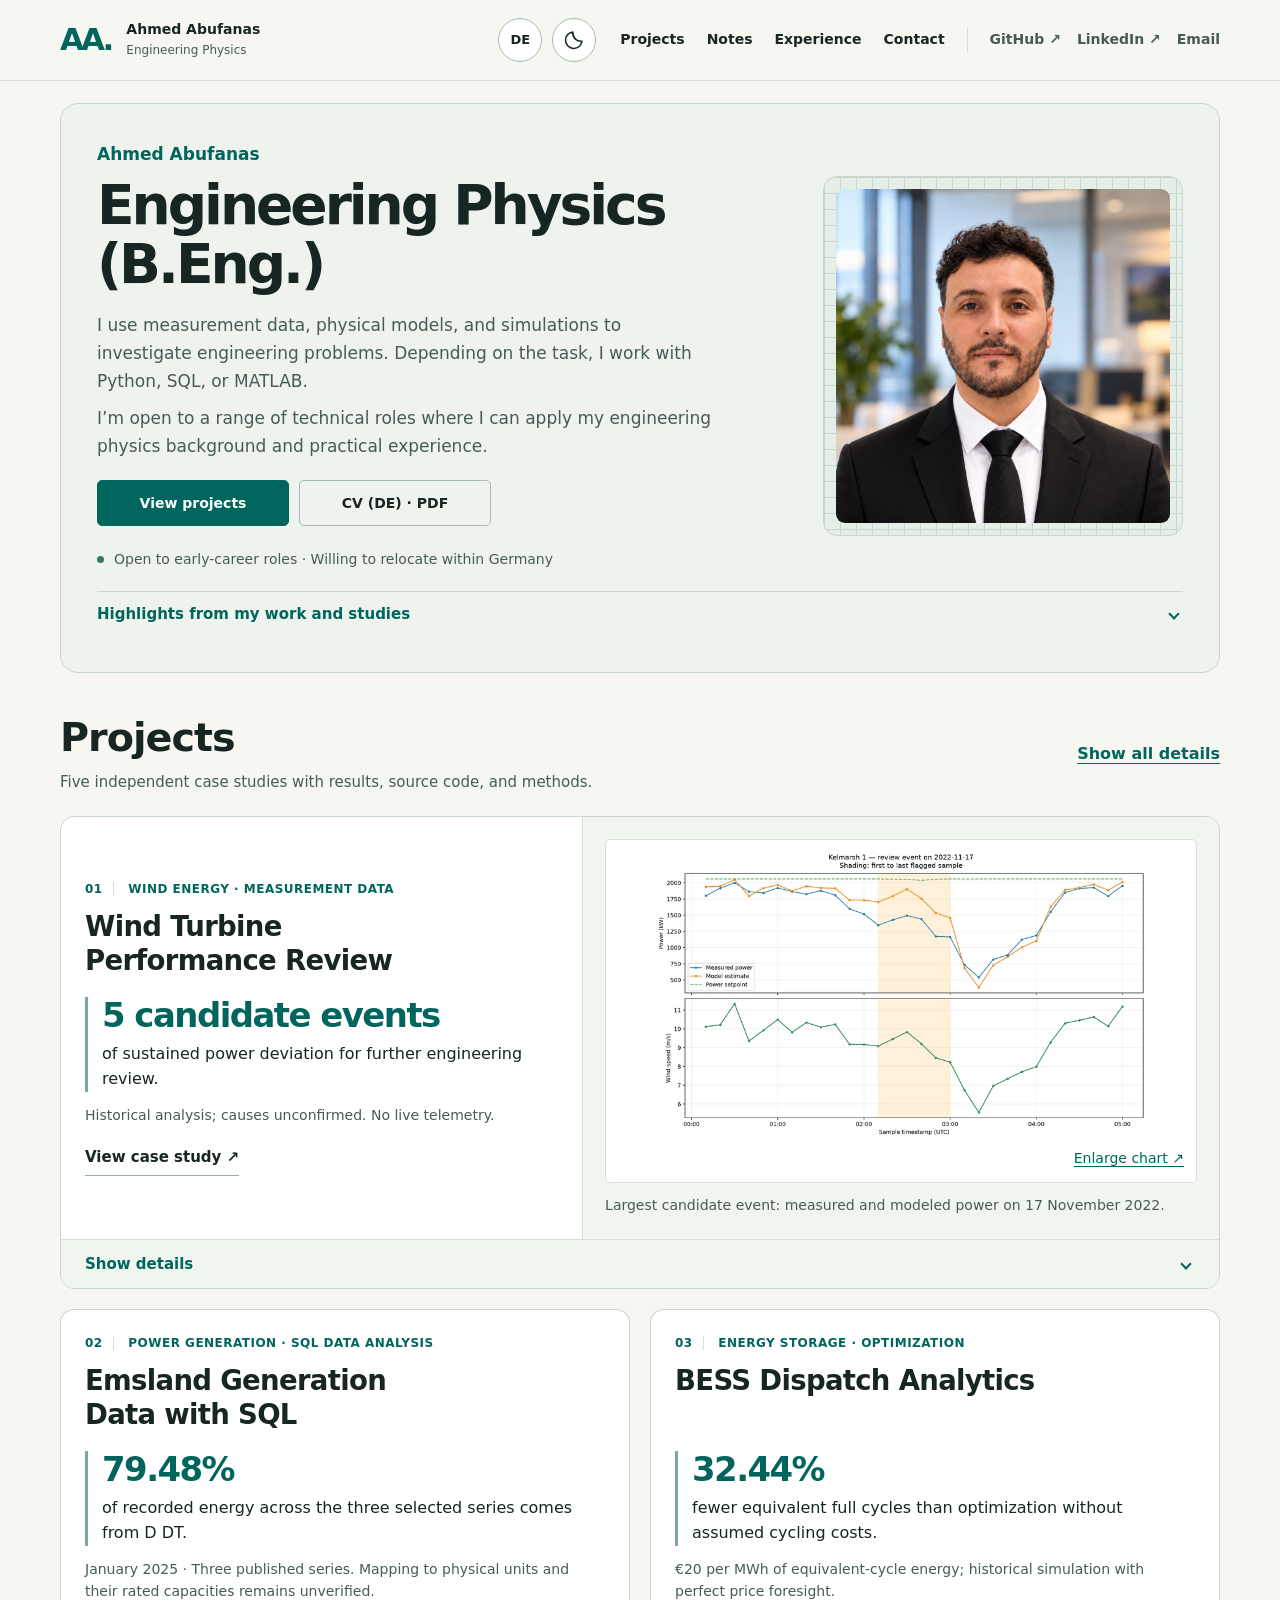
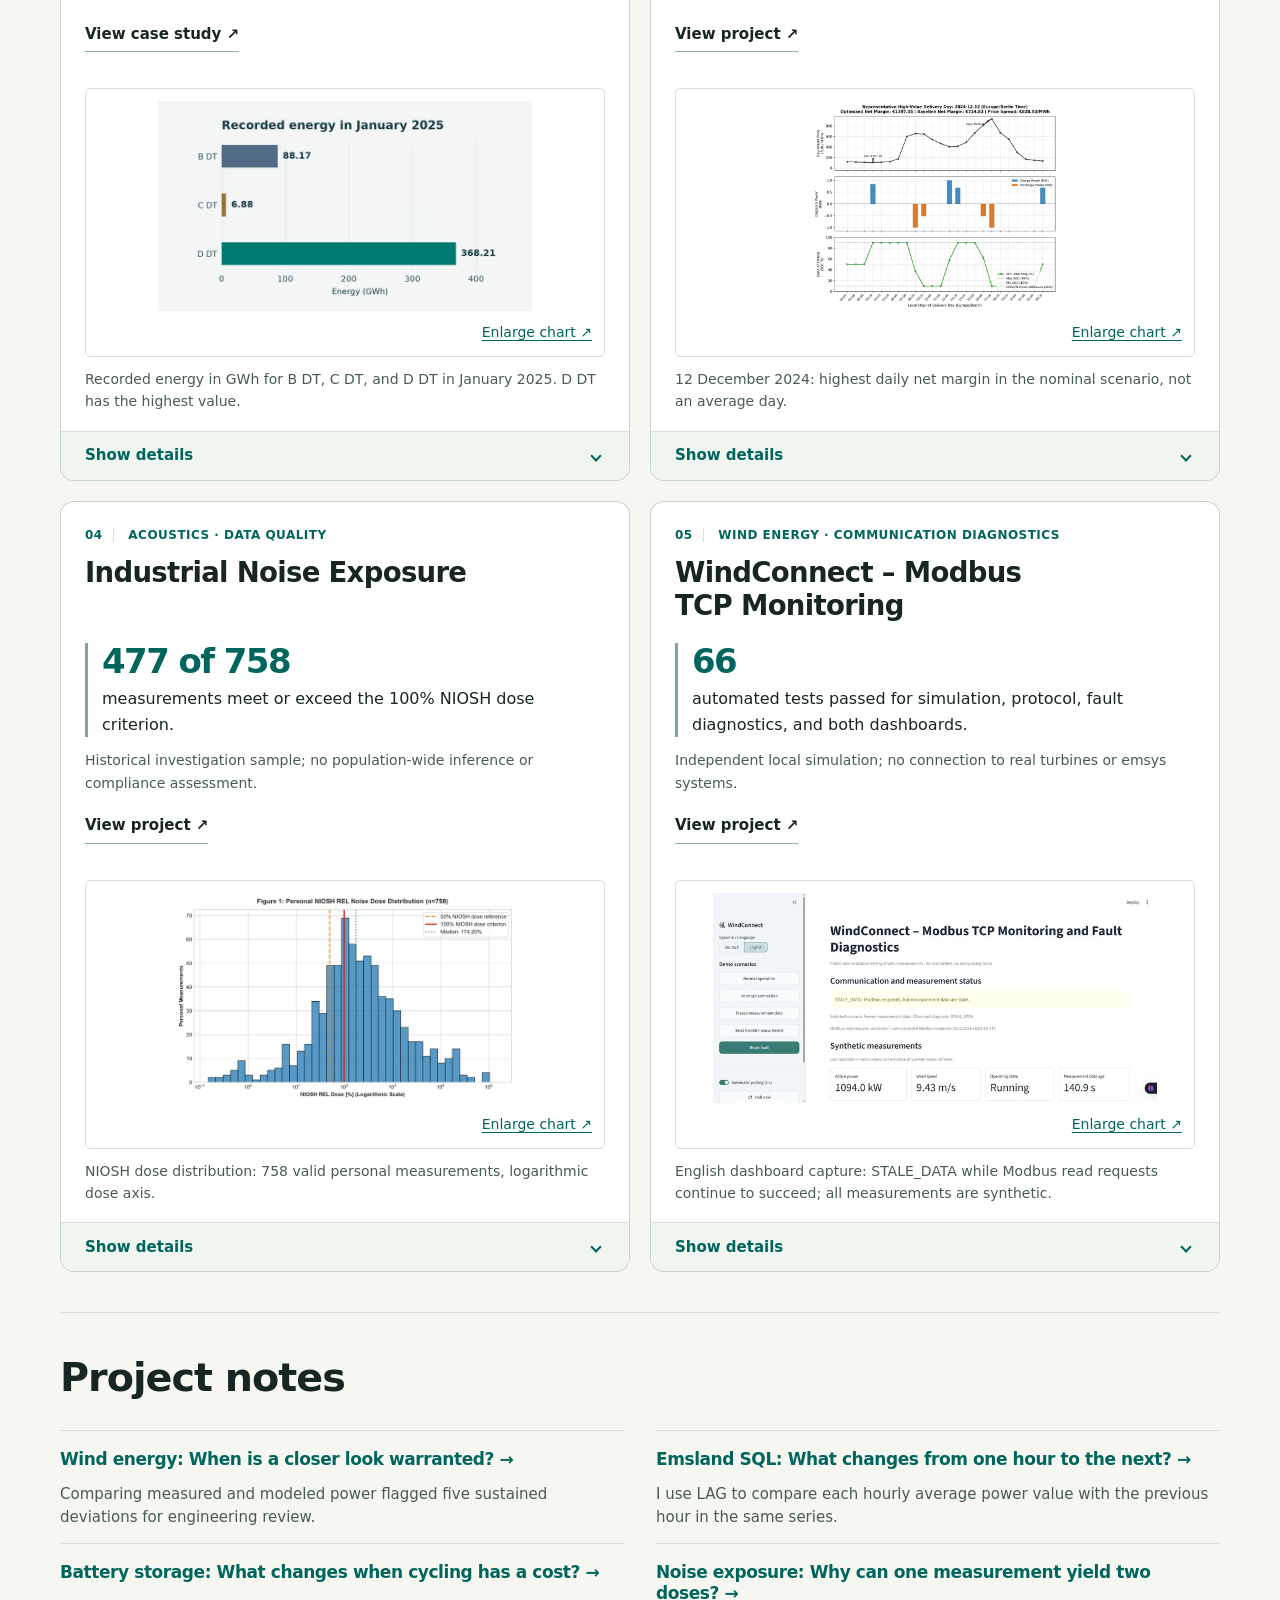
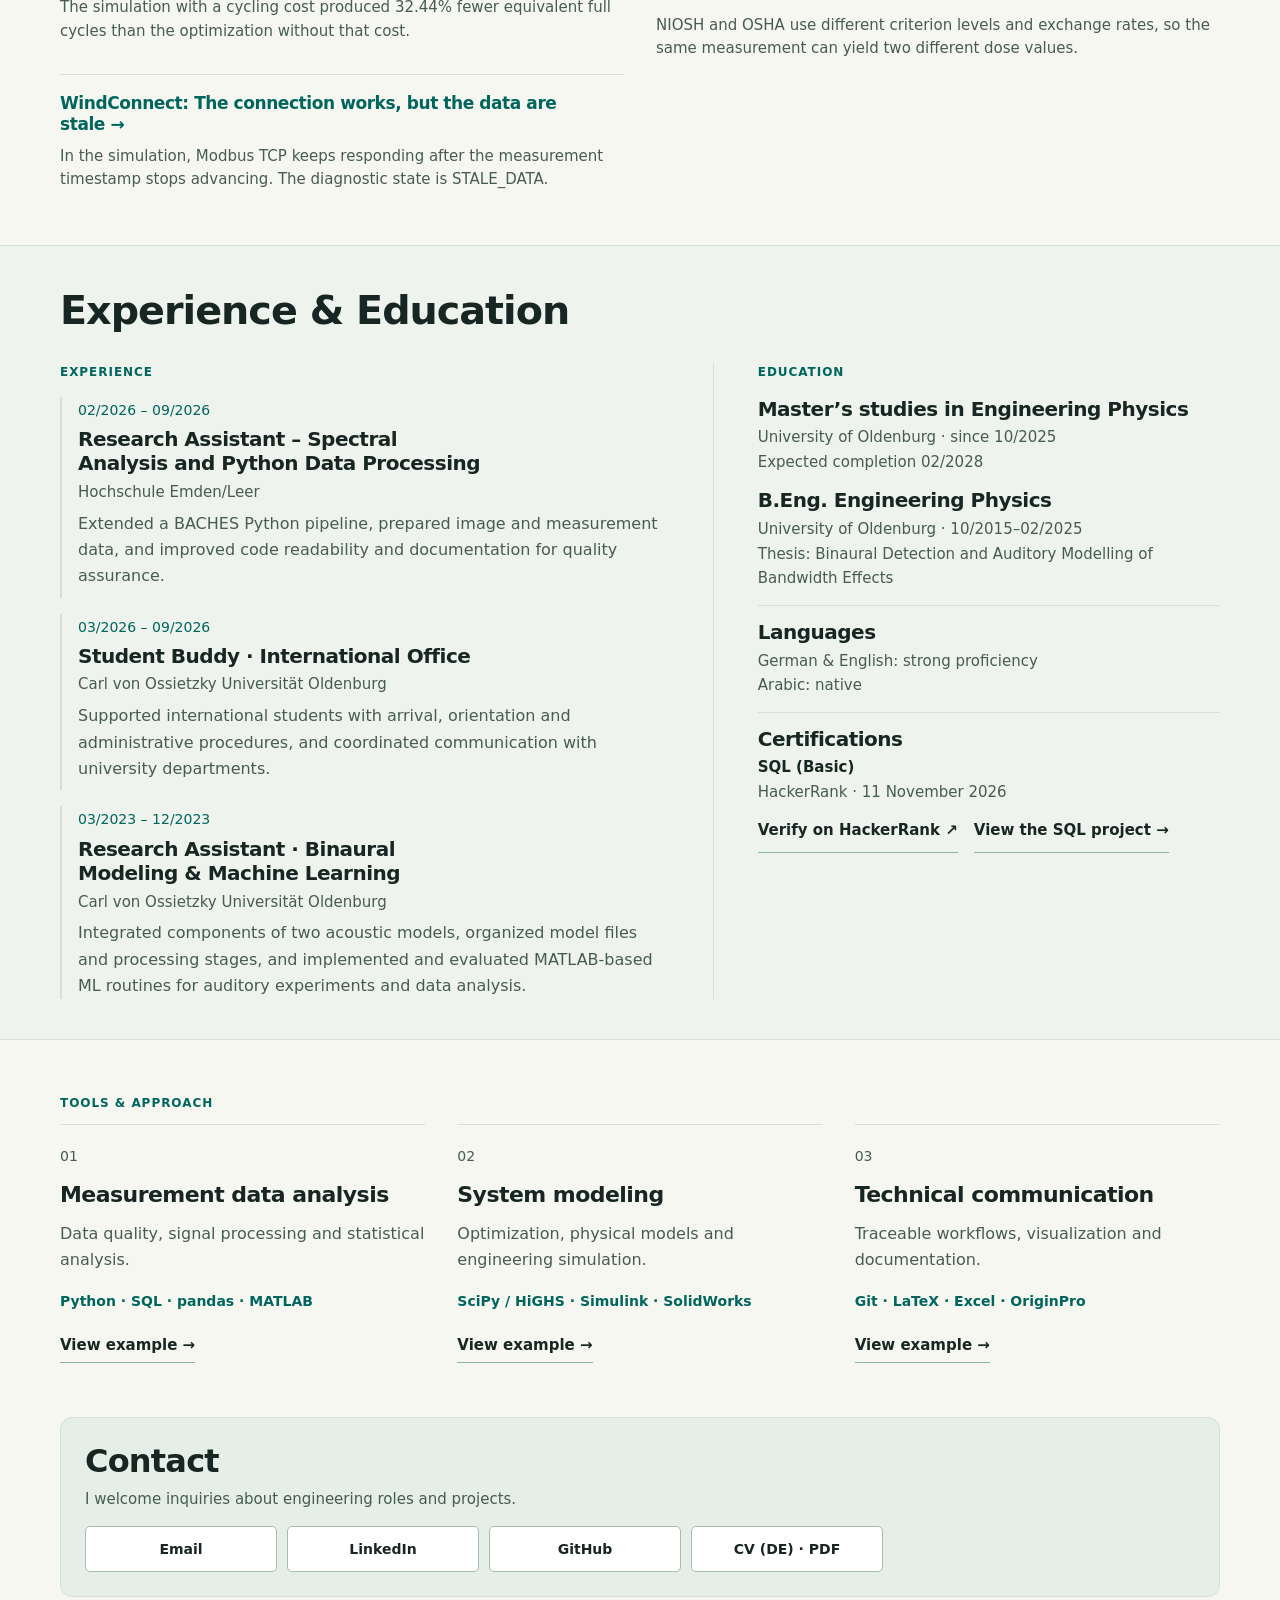
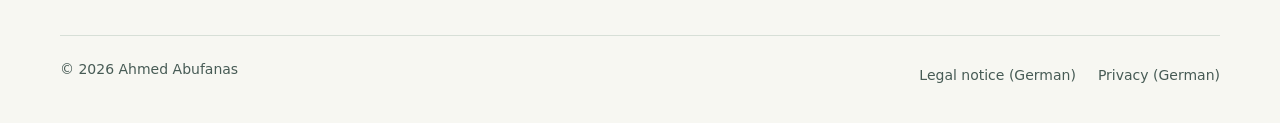
==== commit 482612f4: "Make portfolio profile and contact controls more compact" ====
--- a/en/index.html
+++ b/en/index.html
@@ -1,4 +1,4 @@
-<!doctype html><html lang="en"><head><meta charset="utf-8"><meta name="viewport" content="width=device-width,initial-scale=1"><title>Ahmed Abufanas | Engineering Physics &amp; Data Analysis</title><meta name="description" content="Engineering Physics graduate with experience in Python, MATLAB and measurement data. Projects, research experience and résumé."><meta name="theme-color" content="#f7f7f2"><meta name="color-scheme" content="light dark"><link rel="canonical" href="https://abufanasa-dotcom.github.io/en/index.html"><link rel="alternate" hreflang="en" href="https://abufanasa-dotcom.github.io/en/index.html"><link rel="alternate" hreflang="de" href="https://abufanasa-dotcom.github.io/"><link rel="alternate" hreflang="x-default" href="https://abufanasa-dotcom.github.io/"><meta property="og:type" content="profile"><meta property="og:title" content="Ahmed Abufanas | Engineering Physics &amp; Data Analysis"><meta property="og:description" content="Engineering Physics graduate with experience in Python, MATLAB and measurement data. Projects, research experience and résumé."><meta property="og:url" content="https://abufanasa-dotcom.github.io/en/index.html"><meta property="og:locale" content="en_US"><meta property="og:image" content="https://abufanasa-dotcom.github.io/assets/images/ahmed-abufanas.jpg"><meta property="og:image:alt" content="Ahmed Abufanas"><meta property="og:image:width" content="1086"><meta property="og:image:height" content="1448"><meta property="og:image:type" content="image/jpeg"><link rel="icon" href="../assets/images/favicon.svg"><script src="../js/theme-init.js"></script><link rel="stylesheet" href="../css/style.css?v=738950d6ec40"><script defer src="../js/main.js?v=8c75d88cceb1"></script><script type="application/ld+json">{"@context": "https://schema.org", "@type": "ProfilePage", "inLanguage": "en", "url": "https://abufanasa-dotcom.github.io/en/index.html", "mainEntity": {"@type": "Person", "name": "Ahmed Abufanas", "url": "https://abufanasa-dotcom.github.io/", "email": "abufanasa@gmail.com", "sameAs": ["https://github.com/abufanasa-dotcom", "https://www.linkedin.com/in/ahmedabufanas/"]}}</script></head><body><a class="skip" href="#main">Skip to content</a><header class="site-header"><div class="container header-inner">
+<!doctype html><html lang="en"><head><meta charset="utf-8"><meta name="viewport" content="width=device-width,initial-scale=1"><title>Ahmed Abufanas | Engineering Physics &amp; Data Analysis</title><meta name="description" content="Engineering Physics graduate with experience in Python, MATLAB and measurement data. Projects, research experience and résumé."><meta name="theme-color" content="#f7f7f2"><meta name="color-scheme" content="light dark"><link rel="canonical" href="https://abufanasa-dotcom.github.io/en/index.html"><link rel="alternate" hreflang="en" href="https://abufanasa-dotcom.github.io/en/index.html"><link rel="alternate" hreflang="de" href="https://abufanasa-dotcom.github.io/"><link rel="alternate" hreflang="x-default" href="https://abufanasa-dotcom.github.io/"><meta property="og:type" content="profile"><meta property="og:title" content="Ahmed Abufanas | Engineering Physics &amp; Data Analysis"><meta property="og:description" content="Engineering Physics graduate with experience in Python, MATLAB and measurement data. Projects, research experience and résumé."><meta property="og:url" content="https://abufanasa-dotcom.github.io/en/index.html"><meta property="og:locale" content="en_US"><meta property="og:image" content="https://abufanasa-dotcom.github.io/assets/images/ahmed-abufanas.jpg"><meta property="og:image:alt" content="Ahmed Abufanas"><meta property="og:image:width" content="1086"><meta property="og:image:height" content="1448"><meta property="og:image:type" content="image/jpeg"><link rel="icon" href="../assets/images/favicon.svg"><script src="../js/theme-init.js"></script><link rel="stylesheet" href="../css/style.css?v=517f6df5fff8"><script defer src="../js/main.js?v=8c75d88cceb1"></script><script type="application/ld+json">{"@context": "https://schema.org", "@type": "ProfilePage", "inLanguage": "en", "url": "https://abufanasa-dotcom.github.io/en/index.html", "mainEntity": {"@type": "Person", "name": "Ahmed Abufanas", "url": "https://abufanasa-dotcom.github.io/", "email": "abufanasa@gmail.com", "sameAs": ["https://github.com/abufanasa-dotcom", "https://www.linkedin.com/in/ahmedabufanas/"]}}</script></head><body><a class="skip" href="#main">Skip to content</a><header class="site-header"><div class="container header-inner">
  <a class="brand" href="../en/index.html"><span class="monogram" aria-hidden="true">AA<span>.</span></span><span class="brand-caption">Ahmed Abufanas<br><small>Engineering Physics</small></span></a>
  <div class="header-controls">
  <a class="language" href="../index.html" hreflang="de" aria-label="DE: Zur deutschen Version">DE</a>
@@ -6,7 +6,10 @@
  <button class="menu-toggle" type="button" aria-label="Menu" aria-expanded="false" aria-controls="navigation" hidden><svg viewBox="0 0 24 24" aria-hidden="true" focusable="false"><path d="M4 6h16M4 12h16M4 18h16"/></svg></button>
  </div>
  <nav id="navigation" aria-label="Main navigation"><a class="" href="#projects">Projects</a><a class="" href="#notes">Notes</a><a class="" href="#experience">Experience</a><a class="" href="#contact">Contact</a><span class="social-nav"><a class="" href="https://github.com/abufanasa-dotcom">GitHub ↗</a><a class="" href="https://www.linkedin.com/in/ahmedabufanas/">LinkedIn ↗</a><a class="" href="mailto:abufanasa@gmail.com" data-contact data-subject="">Email</a></span></nav>
- </div></header><main id="main"><section class="container hero" id="top"><div class="hero-copy"><p class="hero-name">Ahmed Abufanas</p><h1>Engineering Physics (B.Eng.)</h1><p class="hero-lead">I use measurement data, physical models, and simulations to investigate engineering problems. Depending on the task, I work with Python, SQL, or MATLAB.</p><p class="hero-lead">I’m open to a range of technical roles where I can apply my engineering physics background and practical experience.</p><div class="actions"><a class="button primary" href="#projects">View projects ↓</a><a class="button secondary" href="../assets/docs/Ahmed_Abufanas_Lebenslauf.pdf" download="Ahmed_Abufanas_Lebenslauf.pdf">Download CV · PDF, German ↓</a></div><p class="availability"><span aria-hidden="true"></span><span class="availability-text">Open to early-career roles · Willing to relocate within Germany</span></p></div><div class="portrait"><img src="../assets/images/ahmed-abufanas.jpg" alt="Ahmed Abufanas" width="1086" height="1448" fetchpriority="high"></div><div class="proof"><p>Profile at a glance</p><div class="proof-links"><a class="" href="#work-baches">BACHES · Python data pipeline</a><a class="" href="#work-binaural">Binaural modeling · MATLAB</a><a class="" href="#education">B.Eng. · University of Oldenburg</a></div></div></section><section class="container section" id="projects"><div class="section-head project-section-head"><div><h2>Projects</h2><p>Five independent case studies with results, source code, and methods.</p></div>
+ </div></header><main id="main"><section class="container hero" id="top"><div class="hero-copy"><div class="hero-identity"><p class="hero-name">Ahmed Abufanas</p><h1>Engineering Physics (B.Eng.)</h1></div><div class="hero-intro"><p class="hero-lead">I use measurement data, physical models, and simulations to investigate engineering problems. Depending on the task, I work with Python, SQL, or MATLAB.</p><p class="hero-lead">I’m open to a range of technical roles where I can apply my engineering physics background and practical experience.</p><div class="hero-actions"><a class="button primary" href="#projects">View projects</a><a class="button secondary" href="../assets/docs/Ahmed_Abufanas_Lebenslauf.pdf" download="Ahmed_Abufanas_Lebenslauf.pdf">CV (DE) · PDF</a></div><p class="availability"><span aria-hidden="true"></span><span class="availability-text">Open to early-career roles · Willing to relocate within Germany</span></p></div></div><div class="portrait"><img src="../assets/images/ahmed-abufanas.jpg" alt="Ahmed Abufanas" width="1086" height="1448" fetchpriority="high"></div><details class="profile-highlights">
+ <summary>Highlights from my work and studies<span class="details-chevron" aria-hidden="true"></span></summary>
+ <div class="highlight-links"><a href="#work-baches"><strong>Spectral analysis with Python</strong><span>Prepared image and measurement data for the BACHES pipeline.</span></a><a href="#work-binaural"><strong>Binaural hearing models in MATLAB</strong><span>Integrated components from two models for auditory experiments.</span></a><a href="#education"><strong>Engineering Physics studies</strong><span>B.Eng. and ongoing master’s studies at the University of Oldenburg.</span></a></div>
+ </details></section><section class="container section" id="projects"><div class="section-head project-section-head"><div><h2>Projects</h2><p>Five independent case studies with results, source code, and methods.</p></div>
  <button class="project-details-toggle" type="button" hidden
  data-show="Show all details"
  data-hide="Hide all details">Show all details</button></div><div class="project-grid"><article class="project-card featured-project" id="p1-card" tabindex="-1">
@@ -155,4 +158,13 @@
  <a class="text-link" href="https://www.hackerrank.com/certificates/14fcb50b9a3a">Verify on HackerRank ↗</a>
  <a class="text-link" href="projects/emsland-sql.html">View the SQL project →</a>
  </div>
- </div></aside></div></div></section><section class="container section skills" id="skills"><p class="eyebrow">TOOLS & APPROACH</p><div class="skills-grid"><article><span class="skill-number">01</span><h3>Measurement data analysis</h3><p>Data quality, signal processing and statistical analysis.</p><p class="tool-list">Python · SQL · pandas · MATLAB</p><a class="skill-example" href="#p1-card">View example →</a></article><article><span class="skill-number">02</span><h3>System modeling</h3><p>Optimization, physical models and engineering simulation.</p><p class="tool-list">SciPy / HiGHS · Simulink · SolidWorks</p><a class="skill-example" href="#p2-card">View example →</a></article><article><span class="skill-number">03</span><h3>Technical communication</h3><p>Traceable workflows, visualization and documentation.</p><p class="tool-list">Git · LaTeX · Excel · OriginPro</p><a class="skill-example" href="#work-baches">View example →</a></article></div></section><section class="container contact" id="contact"><div class="contact-heading"><div><p class="eyebrow">CONTACT</p><h2>Contact & career opportunities</h2><p class="contact-intro">I welcome inquiries about technical roles where I can apply my engineering physics background and practical experience.</p></div><div class="contact-resume"><a class="button secondary" href="../assets/docs/Ahmed_Abufanas_Lebenslauf.pdf" download="Ahmed_Abufanas_Lebenslauf.pdf">Download CV · PDF, German ↓</a></div></div><div class="contact-options"><a class="contact-option contact-email" href="mailto:abufanasa@gmail.com" data-contact><div class="contact-top"><span class="contact-symbol" aria-hidden="true">@</span><span class="contact-title">Email <span aria-hidden="true">↗</span></span></div><span class="contact-description">abufanasa@gmail.com</span></a><a class="contact-option" href="https://www.linkedin.com/in/ahmedabufanas/"><div class="contact-top"><span class="contact-symbol" aria-hidden="true">in</span><span class="contact-title">LinkedIn <span aria-hidden="true">↗</span></span></div><span class="contact-description">Professional profile</span></a><a class="contact-option" href="https://github.com/abufanasa-dotcom"><div class="contact-top"><span class="contact-symbol" aria-hidden="true">&lt;/&gt;</span><span class="contact-title">GitHub <span aria-hidden="true">↗</span></span></div><span class="contact-description">Code & projects</span></a></div></section></main><footer class="container footer"><span>© 2026 Ahmed Abufanas</span><div><a class="" href="../legal/impressum.html">Legal notice (German)</a><a class="" href="../legal/datenschutz.html">Privacy (German)</a></div></footer><dialog id="chart-dialog" aria-labelledby="chart-dialog-title" aria-describedby="chart-dialog-caption"><div class="dialog-header"><h2 id="chart-dialog-title">Project chart</h2><button class="dialog-close" autofocus>Close ×</button></div><img alt=""><p id="chart-dialog-caption"></p></dialog><dialog id="contact-dialog" aria-labelledby="contact-dialog-title" aria-describedby="contact-dialog-description"><div class="dialog-header"><h2 id="contact-dialog-title">Get in touch</h2><button class="dialog-close" autofocus>Close ×</button></div><p id="contact-dialog-description">Choose how you would like to write your message.</p><p class="contact-recipient">abufanasa@gmail.com</p><p class="contact-subject" hidden></p><div class="email-options"><a class="button primary" data-gmail href="https://mail.google.com/mail/?view=cm&amp;fs=1&amp;to=abufanasa@gmail.com" target="_blank" rel="noopener noreferrer">Write in Gmail ↗</a><a class="button secondary" data-mail-app href="mailto:abufanasa@gmail.com">Use email app ↗</a><button class="button secondary copy-email" data-email="abufanasa@gmail.com">Copy email address</button></div><p class="copy-status" role="status" aria-live="polite"></p><p class="email-note">Gmail opens in a new tab. No message is sent until you send it yourself.</p></dialog></body></html>+ </div></aside></div></div></section><section class="container section skills" id="skills"><p class="eyebrow">TOOLS & APPROACH</p><div class="skills-grid"><article><span class="skill-number">01</span><h3>Measurement data analysis</h3><p>Data quality, signal processing and statistical analysis.</p><p class="tool-list">Python · SQL · pandas · MATLAB</p><a class="skill-example" href="#p1-card">View example →</a></article><article><span class="skill-number">02</span><h3>System modeling</h3><p>Optimization, physical models and engineering simulation.</p><p class="tool-list">SciPy / HiGHS · Simulink · SolidWorks</p><a class="skill-example" href="#p2-card">View example →</a></article><article><span class="skill-number">03</span><h3>Technical communication</h3><p>Traceable workflows, visualization and documentation.</p><p class="tool-list">Git · LaTeX · Excel · OriginPro</p><a class="skill-example" href="#work-baches">View example →</a></article></div></section><section class="container contact" id="contact">
+ <h2>Contact</h2>
+ <p class="contact-intro">I welcome inquiries about engineering roles and projects.</p>
+ <div class="contact-options">
+ <a class="button secondary contact-option" href="mailto:abufanasa@gmail.com" data-contact data-subject="">Email</a>
+ <a class="button secondary contact-option" href="https://www.linkedin.com/in/ahmedabufanas/">LinkedIn</a>
+ <a class="button secondary contact-option" href="https://github.com/abufanasa-dotcom">GitHub</a>
+ <a class="button secondary contact-resume" href="../assets/docs/Ahmed_Abufanas_Lebenslauf.pdf" download="Ahmed_Abufanas_Lebenslauf.pdf">CV (DE) · PDF</a>
+ </div>
+ </section></main><footer class="container footer"><span>© 2026 Ahmed Abufanas</span><div><a class="" href="../legal/impressum.html">Legal notice (German)</a><a class="" href="../legal/datenschutz.html">Privacy (German)</a></div></footer><dialog id="chart-dialog" aria-labelledby="chart-dialog-title" aria-describedby="chart-dialog-caption"><div class="dialog-header"><h2 id="chart-dialog-title">Project chart</h2><button class="dialog-close" autofocus>Close ×</button></div><img alt=""><p id="chart-dialog-caption"></p></dialog><dialog id="contact-dialog" aria-labelledby="contact-dialog-title" aria-describedby="contact-dialog-description"><div class="dialog-header"><h2 id="contact-dialog-title">Get in touch</h2><button class="dialog-close" autofocus>Close ×</button></div><p id="contact-dialog-description">Choose how you would like to write your message.</p><p class="contact-recipient">abufanasa@gmail.com</p><p class="contact-subject" hidden></p><div class="email-options"><a class="button primary" data-gmail href="https://mail.google.com/mail/?view=cm&amp;fs=1&amp;to=abufanasa@gmail.com" target="_blank" rel="noopener noreferrer">Write in Gmail ↗</a><a class="button secondary" data-mail-app href="mailto:abufanasa@gmail.com">Use email app ↗</a><button class="button secondary copy-email" data-email="abufanasa@gmail.com">Copy email address</button></div><p class="copy-status" role="status" aria-live="polite"></p><p class="email-note">Gmail opens in a new tab. No message is sent until you send it yourself.</p></dialog></body></html>
--- a/css/style.css
+++ b/css/style.css
@@ -4,7 +4,7 @@
   --paper: #fff; --wash: #e5eee7; --page: #f7f7f2; --focus: #00796b;
   --band: #eef3ee; --figure-surface: #f1f5ef;
   --button-border: #a6bbb1; --primary-bg: #00665d; --primary-hover: #004e47; --primary-ink: #fff;
-  --chip-ink: #355c50; --icon-bg: #e5eee7; --icon-border: #ceded4;
+  --chip-ink: #355c50;
   --strong-line: #7ca99a; --link-line: #8ab5a7; --subtle-border: #c7d7ce;
   --chart-link: #00665d;
 }
@@ -14,7 +14,7 @@
   --paper: #192a26; --wash: #253c34; --page: #111c1b; --focus: #83d2bd;
   --band: #1c3029; --figure-surface: #20362e;
   --button-border: #668478; --primary-bg: #216f60; --primary-hover: #236b5c; --primary-ink: #fff;
-  --chip-ink: #bbe7d7; --icon-bg: #253c34; --icon-border: #416659;
+  --chip-ink: #bbe7d7;
   --strong-line: #5f9b89; --link-line: #689e8e; --subtle-border: #3f6053;
 }
 @media (prefers-color-scheme: dark) {
@@ -24,7 +24,7 @@
     --paper: #192a26; --wash: #253c34; --page: #111c1b; --focus: #83d2bd;
     --band: #1c3029; --figure-surface: #20362e;
     --button-border: #668478; --primary-bg: #216f60; --primary-hover: #236b5c; --primary-ink: #fff;
-    --chip-ink: #bbe7d7; --icon-bg: #253c34; --icon-border: #416659;
+    --chip-ink: #bbe7d7;
     --strong-line: #5f9b89; --link-line: #689e8e; --subtle-border: #3f6053;
   }
 }
@@ -69,16 +69,24 @@
 .hero h1 { font-size: clamp(34px, 4.3vw, 58px); font-weight: 720; line-height: 1.07; letter-spacing: -.055em; text-wrap: wrap; overflow-wrap: anywhere; }
 .hero-lead { font-size: 17px; max-width: 57ch; margin-top: 17px; }
 .hero-lead + .hero-lead { margin-top: 9px; }
-.hero .actions { margin-top: 20px; }
+.hero-actions, .contact-options {
+  --action-width: clamp(8rem,21vw,12rem);
+  display: grid;
+  grid-template-columns: repeat(2,minmax(0,var(--action-width)));
+  grid-auto-rows: 1fr;
+  gap: 10px;
+}
+.hero-actions { margin-top: 20px; }
 .actions { display: flex; flex-wrap: wrap; align-items: center; gap: 14px 22px; margin-top: 24px; }
 .button { display: inline-flex; align-items: center; justify-content: center; gap: 12px; min-height: 46px; padding: 11px 18px; border: 1px solid var(--button-border); border-radius: 5px; font-size: 14px; font-weight: 600; line-height: 1.5; text-align: center; transition: background .15s; }
+.hero-actions .button, .contact-options .button { min-width: 0; padding: 7px 8px; overflow-wrap: anywhere; }
 .primary { background: var(--primary-bg); border-color: var(--primary-bg); color: var(--primary-ink); }
 .primary:hover { background: var(--primary-hover); color: var(--primary-ink); }
 .secondary:hover { background: var(--wash); }
 /* Small, pointer-only lift; touch and reduced-motion users keep stable targets. */
-.button, a.contact-option, .contact-action, .copy-email { transition: transform 180ms ease-out, background-color 180ms ease-out, border-color 180ms ease-out; }
+.button { transition: transform 180ms ease-out, background-color 180ms ease-out, border-color 180ms ease-out; }
 @media (hover: hover) and (pointer: fine) and (prefers-reduced-motion: no-preference) {
-  .button:hover, a.contact-option:hover, .contact-action:hover, .copy-email:hover { transform: translateY(-2px); }
+  .button:hover { transform: translateY(-2px); }
 }
 @media (hover: hover) and (pointer: fine) {
   #navigation > a:hover::after { transform: scaleX(1); }
@@ -87,11 +95,28 @@
 .availability > span:first-child { width: 7px; height: 7px; margin-top: 8px; border-radius: 50%; background: #347963; flex-shrink: 0; }
 .portrait { width: min(100%,360px); justify-self: end; padding: 12px; border: 1px solid var(--subtle-border); border-radius: 14px; background-color: var(--wash); background-image: linear-gradient(var(--subtle-border) 1px, transparent 1px), linear-gradient(90deg, var(--subtle-border) 1px, transparent 1px); background-size: 16px 16px; }
 .portrait img { width: 100%; height: auto; aspect-ratio: 1; object-fit: cover; object-position: center top; border-radius: 9px; }
-.proof { grid-column: 1 / -1; padding-top: 13px; border-top: 1px solid var(--subtle-border); font-size: 14px; }
-.proof p { font-size: 12px; letter-spacing: .04em; color: var(--muted); margin-bottom: 4px; }
-.proof-links { display: grid; grid-template-columns: repeat(3,minmax(0,1fr)); gap: 12px 24px; }
-.proof-links a { padding-block: 8px; }
-.proof a:hover, .back-link:hover { text-decoration: underline; text-underline-offset: 4px; }
+.profile-highlights { grid-column: 1 / -1; border-top: 1px solid var(--subtle-border); }
+.profile-highlights summary {
+  display: flex;
+  align-items: center;
+  justify-content: space-between;
+  min-height: 44px;
+  gap: 12px;
+  padding-block: 8px;
+  color: var(--blue);
+  font-size: 15px;
+  font-weight: 650;
+  list-style: none;
+  cursor: pointer;
+}
+.profile-highlights summary::-webkit-details-marker { display: none; }
+.profile-highlights summary:hover, .back-link:hover { text-decoration: underline; text-underline-offset: 4px; }
+.profile-highlights[open] .details-chevron { transform: rotate(225deg); }
+.highlight-links { display: grid; grid-template-columns: repeat(3,minmax(0,1fr)); gap: 10px; }
+.highlight-links a { display: grid; align-content: start; gap: 4px; padding: 12px; border: 1px solid var(--subtle-border); border-radius: 6px; background: var(--paper); }
+.highlight-links strong { color: var(--blue); font-size: 15px; }
+.highlight-links a:hover strong { text-decoration: underline; text-underline-offset: 3px; }
+.highlight-links span { color: var(--muted); font-size: 14px; line-height: 1.5; }
 .section { padding-block: 54px; }
 .section-head { display: flex; justify-content: space-between; align-items: end; gap: 36px; margin-bottom: 28px; }
 .section-head > p { max-width: 330px; font-size: 15px; }
@@ -209,21 +234,13 @@
 .skills-grid p { font-size: 16px; }
 .skills-grid .tool-list { font-size: 14px; margin-top: 17px; color: var(--blue); font-weight: 600; }
 .skill-example { display: inline-block; margin-top: 14px; }
-.contact { background: var(--wash); border: 1px solid var(--line); border-radius: 12px; padding: 28px; margin-bottom: 38px; }
-.contact-heading { display: grid; grid-template-columns: minmax(0,1fr) auto; align-items: center; gap: 28px; margin-bottom: 22px; }
-.contact-heading h2 { font-size: clamp(28px,2.5vw,33px); }
-.contact-intro { font-size: 16px; max-width: 65ch; margin-top: 10px; }
-.contact-options { display: grid; grid-template-columns: repeat(3,minmax(0,1fr)); gap: 14px; }
-.contact-option { display: flex; flex-direction: column; align-items: flex-start; min-height: 118px; padding: 18px; background: var(--paper); border: 1px solid var(--subtle-border); border-radius: 8px; min-width: 0; }
-a.contact-option:hover { border-color: var(--strong-line); }
-.contact-top { display: flex; align-items: center; gap: 10px; width: 100%; min-width: 0; }
-.contact-symbol { display: grid; place-items: center; flex-shrink: 0; width: 36px; height: 36px; color: var(--blue); background: var(--icon-bg); border: 1px solid var(--icon-border); border-radius: 7px; font-size: 17px; font-weight: 650; }
-.contact-title { font-size: 22px; font-weight: 600; line-height: 1.4; letter-spacing: -.025em; overflow-wrap: anywhere; min-width: 0; }
-.contact-title > span { color: var(--blue); margin-left: 6px; }
-
-.contact-description { overflow-wrap: anywhere; font-size: 15px; color: var(--muted); margin-top: 10px; margin-left: 46px; }
+.contact { background: var(--wash); border: 1px solid var(--line); border-radius: 12px; padding: 24px; margin-bottom: 38px; }
+.contact h2 { font-size: clamp(28px,2.5vw,33px); }
+.contact-intro { font-size: 15px; margin-top: 6px; }
+.contact-options { margin-top: 14px; }
+.contact-options .button { background: var(--paper); }
+.contact-options .button:hover { background: var(--band); border-color: var(--strong-line); }
 .copy-status { font-size: 13px; min-height: 21px; margin-top: 4px; overflow-wrap: anywhere; }
-.contact-resume { justify-self: end; }
 .header-controls { display: flex; align-items: center; gap: 10px; flex-shrink: 0; margin-left: auto; }
 .theme-toggle { display: grid; place-items: center; width: 44px; height: 44px; padding: 10px; color: var(--ink); background: var(--paper); border: 1px solid var(--button-border); border-radius: 50%; }
 .theme-toggle:hover, .language:hover { border-color: var(--strong-line); background: var(--wash); }
@@ -296,10 +313,10 @@
 .legal-note { border-left: 3px solid var(--strong-line); padding: 12px 18px; background: var(--wash); }
 @media (max-width: 1100px) {
   .social-nav { display: none; }
-  .hero { gap: 36px; }
-  .contact { padding: 28px; }
-  .contact-options { grid-template-columns: repeat(3,minmax(0,1fr)); gap: 12px; }
-  .contact-option { padding: 16px; }
+  .hero { column-gap: 36px; }
+}
+@media (min-width: 961px) {
+  .contact-options { grid-template-columns: repeat(4,minmax(0,var(--action-width))); }
 }
 @media (max-width: 960px) {
   .header-inner { flex-wrap: wrap; gap: 12px; padding-block: 12px; min-height: 72px; }
@@ -312,28 +329,23 @@
   .social-nav a { display: inline-flex; align-items: center; min-height: 44px; }
   .project-grid > .project-card { grid-template-columns: minmax(0,1fr); }
   .project-grid > .project-card figure { border-left: 0; border-top: 1px solid var(--line); }
-  .contact-heading { grid-template-columns: 1fr; gap: 18px; }
-  .contact-resume { justify-self: start; }
-  .contact-options { grid-template-columns: 1fr; }
-
   .case-columns { grid-template-columns: 1fr; gap: 8px; }
   .case-aside { position: static; margin-bottom: 28px; }
 }
 @media (max-width: 700px) {
   html { scroll-padding-top: 90px; }
   .container { width: calc(100% - 36px); }
-  .hero { grid-template-columns: 72px minmax(0,1fr); gap: 12px; margin-top: 12px; padding: 17px; border-radius: 13px; }
-  .hero-copy { grid-column: 1 / -1; }
-  .hero h1 { font-size: clamp(29px,8vw,40px); }
-  .hero-lead { font-size: 15px; line-height: 1.5; margin-top: 10px; }
-  .hero .actions { gap: 8px 12px; margin-top: 14px; }
+  .hero { grid-template-columns: minmax(0,1fr) clamp(56px,18vw,72px); gap: 12px; margin-top: 12px; padding: 17px; border-radius: 13px; }
+  .hero-copy { display: contents; }
+  .hero-intro { grid-column: 1 / -1; }
+  .hero h1 { font-size: clamp(21px,6.9vw,40px); }
+  .hero-lead { font-size: 15px; line-height: 1.5; margin-top: 0; }
+  .hero-actions, .contact-options { --action-width: 12rem; }
+  .hero-actions { margin-top: 14px; }
   .hero .availability { margin-top: 14px; }
-  .portrait { width: 100%; align-self: start; padding: 4px; border-radius: 8px; }
+  .portrait { grid-column: 2; grid-row: 1; width: 100%; align-self: start; padding: 4px; border-radius: 8px; }
   .portrait img { border-radius: 4px; }
-  .proof { grid-column: 2; padding: 0; border: 0; }
-  .proof p { margin-bottom: 2px; }
-  .proof-links { grid-template-columns: minmax(0,1fr); gap: 0; }
-  .proof-links a { display: flex; align-items: center; min-height: 44px; padding-block: 4px; overflow-wrap: anywhere; }
+  .highlight-links { grid-template-columns: minmax(0,1fr); }
   .section, #projects, .project-notes, .experience-band .section { padding-block: 32px; }
   .project-grid, .project-pair { grid-template-columns: minmax(0,1fr); gap: 16px; }
   .section-head { display: block; }
@@ -348,10 +360,7 @@
   .notes-grid { grid-template-columns: 1fr; }
   .experience-grid, .skills-grid { grid-template-columns: 1fr; gap: 28px; }
   .education { border-inline-start: 0; border-top: 1px solid var(--line); padding: 20px 0 0; }
-  .contact { padding: 22px; margin-bottom: 30px; }
-  .contact-options { grid-template-columns: 1fr; }
-  .contact-email { grid-column: auto; }
-  .contact-option { padding: 16px; min-height: 120px; }
+  .contact { padding: 17px; margin-bottom: 30px; }
   
   .case-visual { padding: 12px; }
   .case-heading h1 { font-size: 34px; }
@@ -370,14 +379,14 @@
   .header-controls { gap: 6px; }
 }
 @media print {
-  .site-header, .footer, dialog, .actions, .back-link, .zoom-label, .contact { display: none !important; }
+  .site-header, .footer, dialog, .actions, .hero-actions, .back-link, .zoom-label, .contact { display: none !important; }
   :root, :root[data-theme], :root:not([data-theme]) {
     color-scheme: light;
     --ink: #172623; --muted: #475b55; --blue: #00665d; --line: #d7dfd7;
     --paper: #fff; --wash: #e5eee7; --page: #f7f7f2; --focus: #00796b;
     --band: #eef3ee; --figure-surface: #f1f5ef;
     --button-border: #a6bbb1; --primary-bg: #00665d; --primary-hover: #004e47; --primary-ink: #fff;
-    --chip-ink: #355c50; --icon-bg: #e5eee7; --icon-border: #ceded4;
+    --chip-ink: #355c50;
     --strong-line: #7ca99a; --link-line: #8ab5a7; --subtle-border: #c7d7ce;
     --chart-link: #00665d;
   }
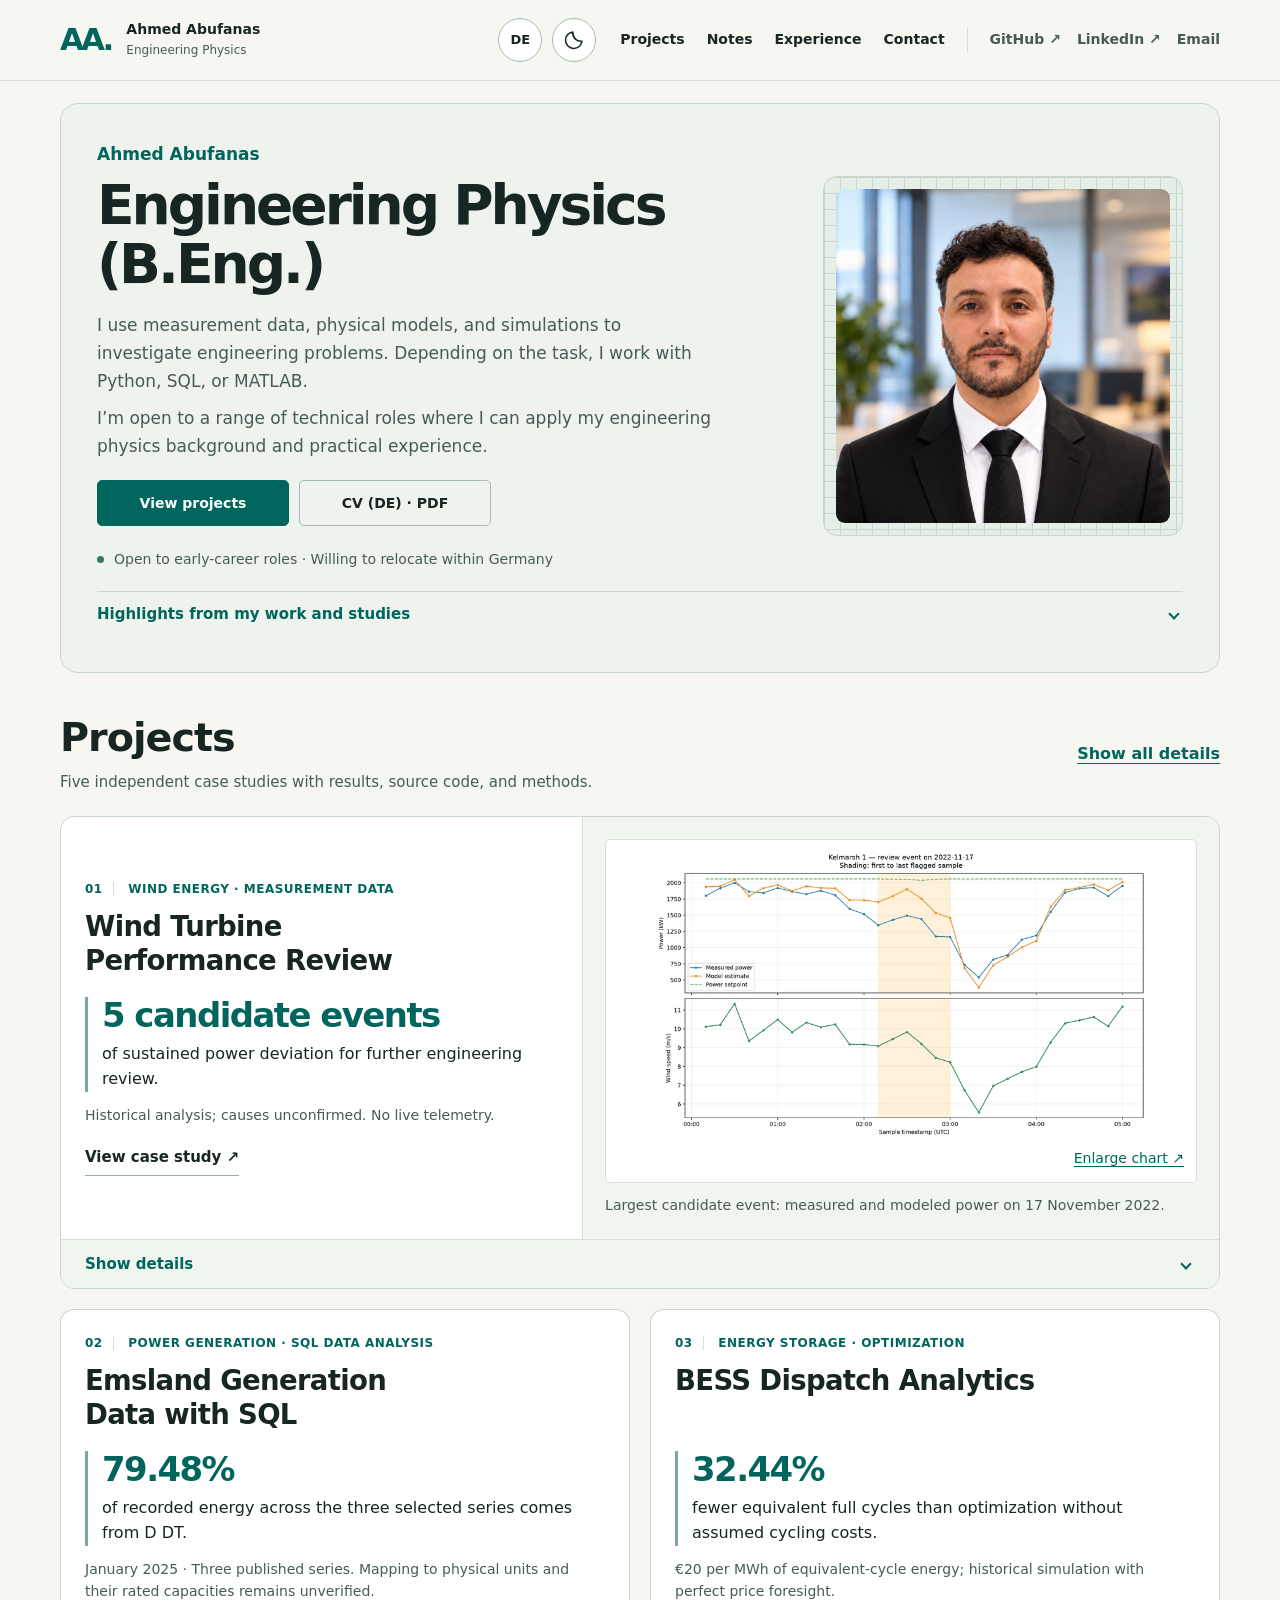
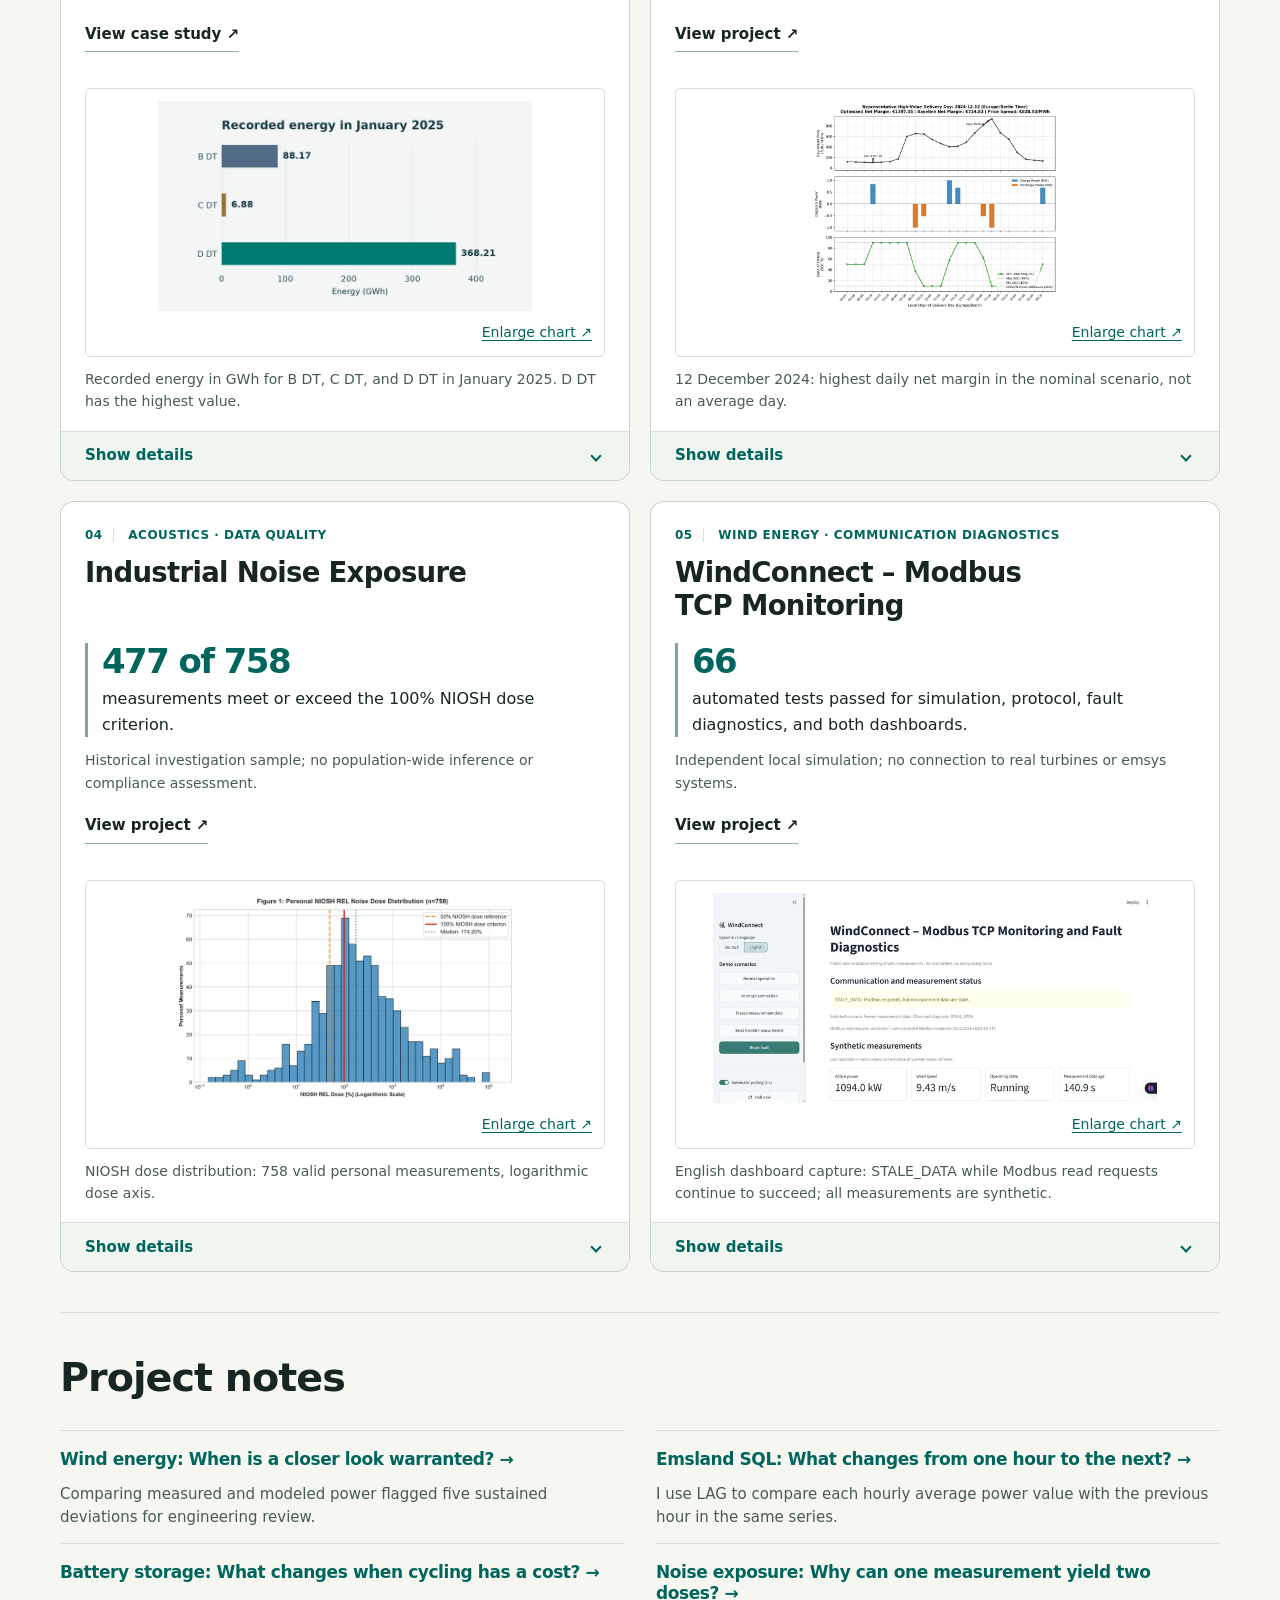
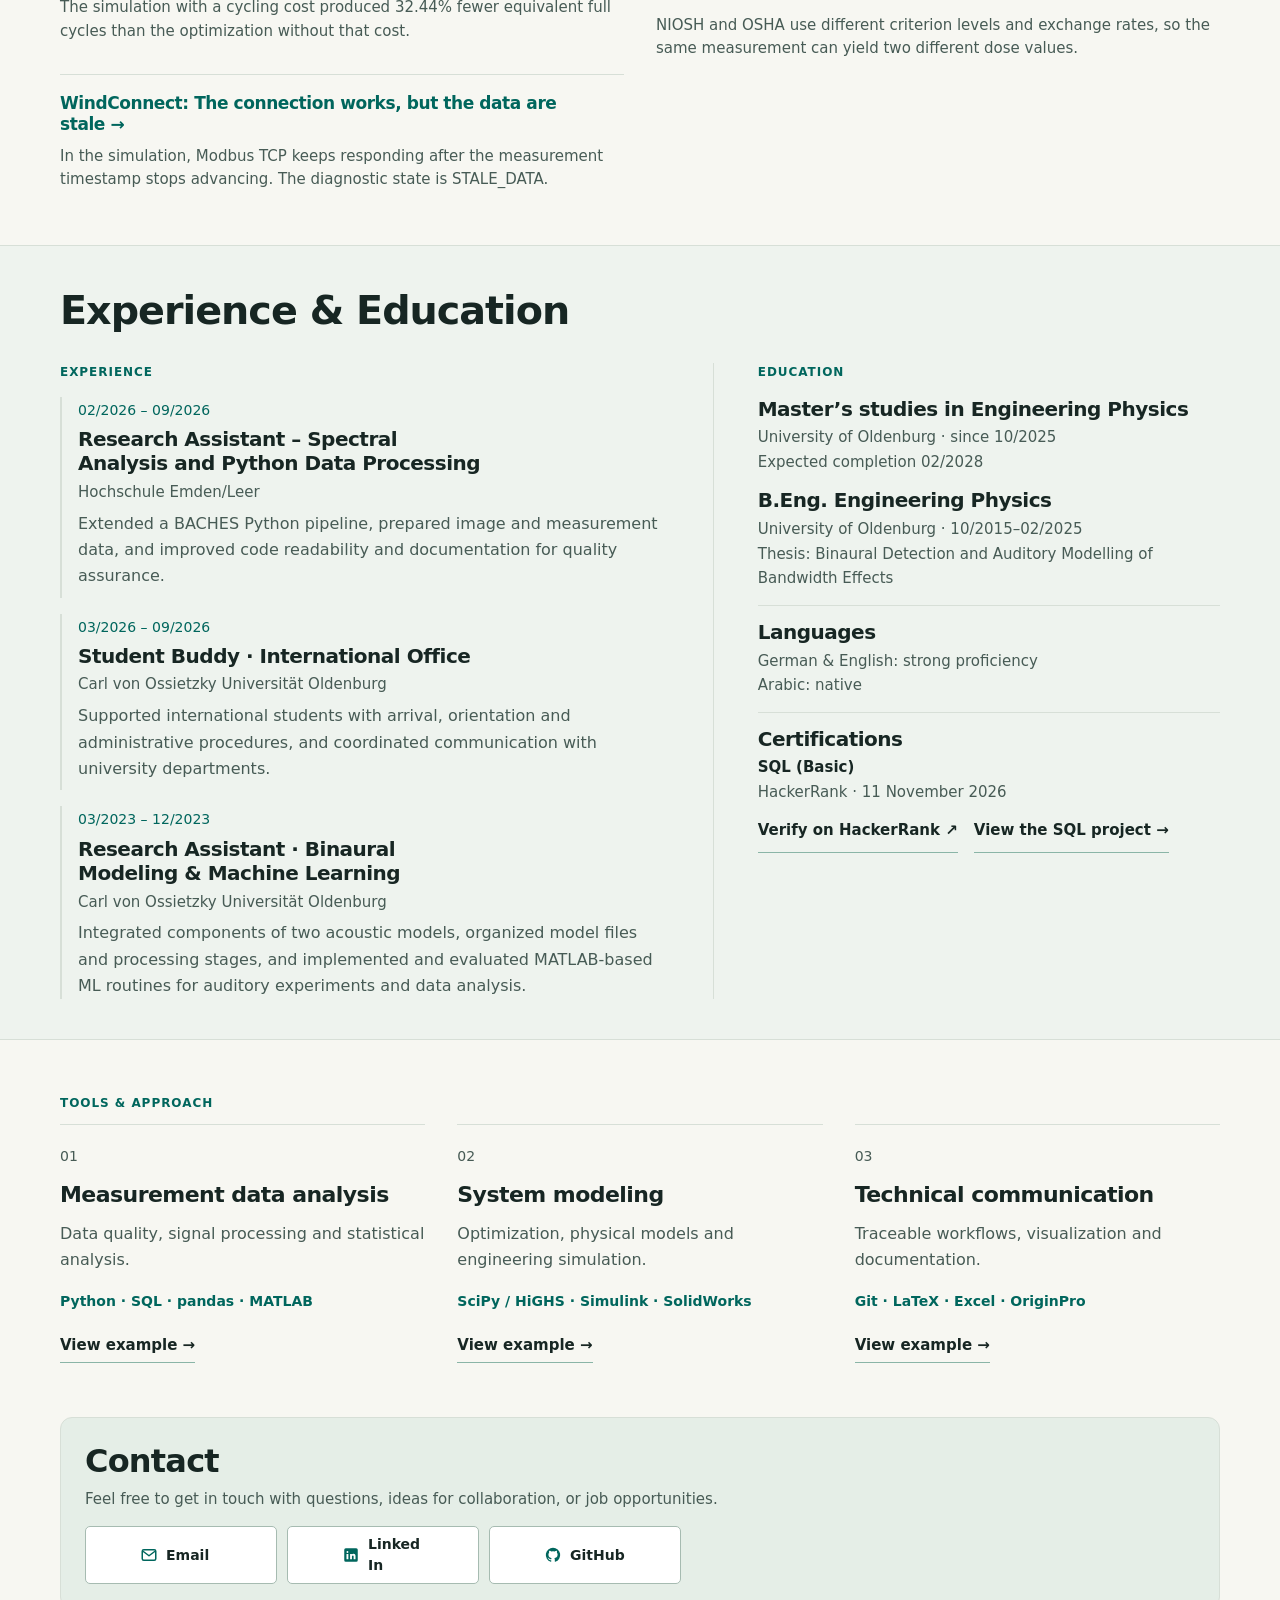
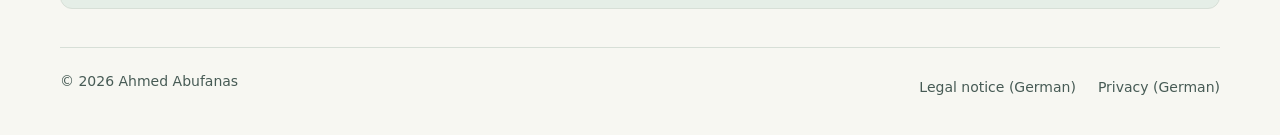
==== commit 7ceb52c3: "Align contact icons and keep the CV download in the hero" ====
--- a/en/index.html
+++ b/en/index.html
@@ -1,4 +1,4 @@
-<!doctype html><html lang="en"><head><meta charset="utf-8"><meta name="viewport" content="width=device-width,initial-scale=1"><title>Ahmed Abufanas | Engineering Physics &amp; Data Analysis</title><meta name="description" content="Engineering Physics graduate with experience in Python, MATLAB and measurement data. Projects, research experience and résumé."><meta name="theme-color" content="#f7f7f2"><meta name="color-scheme" content="light dark"><link rel="canonical" href="https://abufanasa-dotcom.github.io/en/index.html"><link rel="alternate" hreflang="en" href="https://abufanasa-dotcom.github.io/en/index.html"><link rel="alternate" hreflang="de" href="https://abufanasa-dotcom.github.io/"><link rel="alternate" hreflang="x-default" href="https://abufanasa-dotcom.github.io/"><meta property="og:type" content="profile"><meta property="og:title" content="Ahmed Abufanas | Engineering Physics &amp; Data Analysis"><meta property="og:description" content="Engineering Physics graduate with experience in Python, MATLAB and measurement data. Projects, research experience and résumé."><meta property="og:url" content="https://abufanasa-dotcom.github.io/en/index.html"><meta property="og:locale" content="en_US"><meta property="og:image" content="https://abufanasa-dotcom.github.io/assets/images/ahmed-abufanas.jpg"><meta property="og:image:alt" content="Ahmed Abufanas"><meta property="og:image:width" content="1086"><meta property="og:image:height" content="1448"><meta property="og:image:type" content="image/jpeg"><link rel="icon" href="../assets/images/favicon.svg"><script src="../js/theme-init.js"></script><link rel="stylesheet" href="../css/style.css?v=517f6df5fff8"><script defer src="../js/main.js?v=8c75d88cceb1"></script><script type="application/ld+json">{"@context": "https://schema.org", "@type": "ProfilePage", "inLanguage": "en", "url": "https://abufanasa-dotcom.github.io/en/index.html", "mainEntity": {"@type": "Person", "name": "Ahmed Abufanas", "url": "https://abufanasa-dotcom.github.io/", "email": "abufanasa@gmail.com", "sameAs": ["https://github.com/abufanasa-dotcom", "https://www.linkedin.com/in/ahmedabufanas/"]}}</script></head><body><a class="skip" href="#main">Skip to content</a><header class="site-header"><div class="container header-inner">
+<!doctype html><html lang="en"><head><meta charset="utf-8"><meta name="viewport" content="width=device-width,initial-scale=1"><title>Ahmed Abufanas | Engineering Physics &amp; Data Analysis</title><meta name="description" content="Engineering Physics graduate with experience in Python, MATLAB and measurement data. Projects, research experience and résumé."><meta name="theme-color" content="#f7f7f2"><meta name="color-scheme" content="light dark"><link rel="canonical" href="https://abufanasa-dotcom.github.io/en/index.html"><link rel="alternate" hreflang="en" href="https://abufanasa-dotcom.github.io/en/index.html"><link rel="alternate" hreflang="de" href="https://abufanasa-dotcom.github.io/"><link rel="alternate" hreflang="x-default" href="https://abufanasa-dotcom.github.io/"><meta property="og:type" content="profile"><meta property="og:title" content="Ahmed Abufanas | Engineering Physics &amp; Data Analysis"><meta property="og:description" content="Engineering Physics graduate with experience in Python, MATLAB and measurement data. Projects, research experience and résumé."><meta property="og:url" content="https://abufanasa-dotcom.github.io/en/index.html"><meta property="og:locale" content="en_US"><meta property="og:image" content="https://abufanasa-dotcom.github.io/assets/images/ahmed-abufanas.jpg"><meta property="og:image:alt" content="Ahmed Abufanas"><meta property="og:image:width" content="1086"><meta property="og:image:height" content="1448"><meta property="og:image:type" content="image/jpeg"><link rel="icon" href="../assets/images/favicon.svg"><script src="../js/theme-init.js"></script><link rel="stylesheet" href="../css/style.css?v=64c56c0281c1"><script defer src="../js/main.js?v=8c75d88cceb1"></script><script type="application/ld+json">{"@context": "https://schema.org", "@type": "ProfilePage", "inLanguage": "en", "url": "https://abufanasa-dotcom.github.io/en/index.html", "mainEntity": {"@type": "Person", "name": "Ahmed Abufanas", "url": "https://abufanasa-dotcom.github.io/", "email": "abufanasa@gmail.com", "sameAs": ["https://github.com/abufanasa-dotcom", "https://www.linkedin.com/in/ahmedabufanas/"]}}</script></head><body><a class="skip" href="#main">Skip to content</a><header class="site-header"><div class="container header-inner">
  <a class="brand" href="../en/index.html"><span class="monogram" aria-hidden="true">AA<span>.</span></span><span class="brand-caption">Ahmed Abufanas<br><small>Engineering Physics</small></span></a>
  <div class="header-controls">
  <a class="language" href="../index.html" hreflang="de" aria-label="DE: Zur deutschen Version">DE</a>
@@ -160,11 +160,10 @@
  </div>
  </div></aside></div></div></section><section class="container section skills" id="skills"><p class="eyebrow">TOOLS & APPROACH</p><div class="skills-grid"><article><span class="skill-number">01</span><h3>Measurement data analysis</h3><p>Data quality, signal processing and statistical analysis.</p><p class="tool-list">Python · SQL · pandas · MATLAB</p><a class="skill-example" href="#p1-card">View example →</a></article><article><span class="skill-number">02</span><h3>System modeling</h3><p>Optimization, physical models and engineering simulation.</p><p class="tool-list">SciPy / HiGHS · Simulink · SolidWorks</p><a class="skill-example" href="#p2-card">View example →</a></article><article><span class="skill-number">03</span><h3>Technical communication</h3><p>Traceable workflows, visualization and documentation.</p><p class="tool-list">Git · LaTeX · Excel · OriginPro</p><a class="skill-example" href="#work-baches">View example →</a></article></div></section><section class="container contact" id="contact">
  <h2>Contact</h2>
- <p class="contact-intro">I welcome inquiries about engineering roles and projects.</p>
+ <p class="contact-intro">Feel free to get in touch with questions, ideas for collaboration, or job opportunities.</p>
  <div class="contact-options">
- <a class="button secondary contact-option" href="mailto:abufanasa@gmail.com" data-contact data-subject="">Email</a>
- <a class="button secondary contact-option" href="https://www.linkedin.com/in/ahmedabufanas/">LinkedIn</a>
- <a class="button secondary contact-option" href="https://github.com/abufanasa-dotcom">GitHub</a>
- <a class="button secondary contact-resume" href="../assets/docs/Ahmed_Abufanas_Lebenslauf.pdf" download="Ahmed_Abufanas_Lebenslauf.pdf">CV (DE) · PDF</a>
+ <a class="button secondary contact-option" href="mailto:abufanasa@gmail.com" data-contact data-subject=""><svg viewBox="0 0 24 24" aria-hidden="true" focusable="false"><rect x="3" y="5" width="18" height="14" rx="2" fill="none" stroke="currentColor" stroke-width="2"/><path d="m4 7 8 6 8-6" fill="none" stroke="currentColor" stroke-width="2" stroke-linejoin="round"/></svg><span>Email</span></a>
+ <a class="button secondary contact-option" href="https://www.linkedin.com/in/ahmedabufanas/"><svg viewBox="0 0 24 24" aria-hidden="true" focusable="false"><path fill="currentColor" d="M19 3H5a2 2 0 0 0-2 2v14a2 2 0 0 0 2 2h14a2 2 0 0 0 2-2V5a2 2 0 0 0-2-2ZM8.5 17.5H6v-7h2.5v7ZM7.25 9.25a1.25 1.25 0 1 1 0-2.5 1.25 1.25 0 0 1 0 2.5ZM18 17.5h-2.5v-3.75c0-.84-.37-1.25-1-1.25-.81 0-1.25.53-1.25 1.5v3.5H10.8v-7h2.35v.95a2.56 2.56 0 0 1 2.23-1.13c1.6 0 2.62 1.04 2.62 2.95v4.23Z"/></svg><span>LinkedIn</span></a>
+ <a class="button secondary contact-option" href="https://github.com/abufanasa-dotcom"><svg viewBox="-2 -2 20 20" aria-hidden="true" focusable="false"><path fill="currentColor" d="M8 0a8 8 0 0 0-2.53 15.59c.4.07.55-.17.55-.38v-1.49c-2.23.48-2.7-.94-2.7-.94-.36-.93-.89-1.18-.89-1.18-.73-.5.06-.49.06-.49.8.06 1.22.82 1.22.82.72 1.22 1.88.87 2.34.67.07-.52.28-.87.51-1.07-1.78-.2-3.64-.89-3.64-3.96 0-.87.31-1.58.82-2.14-.08-.2-.36-1.01.08-2.11 0 0 .67-.21 2.2.82a7.67 7.67 0 0 1 4 0c1.53-1.03 2.2-.82 2.2-.82.44 1.1.16 1.91.08 2.11.51.56.82 1.27.82 2.14 0 3.08-1.87 3.75-3.65 3.95.29.25.54.73.54 1.48v2.2c0 .21.15.46.55.38A8 8 0 0 0 8 0Z"/></svg><span>GitHub</span></a>
  </div>
  </section></main><footer class="container footer"><span>© 2026 Ahmed Abufanas</span><div><a class="" href="../legal/impressum.html">Legal notice (German)</a><a class="" href="../legal/datenschutz.html">Privacy (German)</a></div></footer><dialog id="chart-dialog" aria-labelledby="chart-dialog-title" aria-describedby="chart-dialog-caption"><div class="dialog-header"><h2 id="chart-dialog-title">Project chart</h2><button class="dialog-close" autofocus>Close ×</button></div><img alt=""><p id="chart-dialog-caption"></p></dialog><dialog id="contact-dialog" aria-labelledby="contact-dialog-title" aria-describedby="contact-dialog-description"><div class="dialog-header"><h2 id="contact-dialog-title">Get in touch</h2><button class="dialog-close" autofocus>Close ×</button></div><p id="contact-dialog-description">Choose how you would like to write your message.</p><p class="contact-recipient">abufanasa@gmail.com</p><p class="contact-subject" hidden></p><div class="email-options"><a class="button primary" data-gmail href="https://mail.google.com/mail/?view=cm&amp;fs=1&amp;to=abufanasa@gmail.com" target="_blank" rel="noopener noreferrer">Write in Gmail ↗</a><a class="button secondary" data-mail-app href="mailto:abufanasa@gmail.com">Use email app ↗</a><button class="button secondary copy-email" data-email="abufanasa@gmail.com">Copy email address</button></div><p class="copy-status" role="status" aria-live="polite"></p><p class="email-note">Gmail opens in a new tab. No message is sent until you send it yourself.</p></dialog></body></html>
--- a/css/style.css
+++ b/css/style.css
@@ -237,9 +237,17 @@
 .contact { background: var(--wash); border: 1px solid var(--line); border-radius: 12px; padding: 24px; margin-bottom: 38px; }
 .contact h2 { font-size: clamp(28px,2.5vw,33px); }
 .contact-intro { font-size: 15px; margin-top: 6px; }
-.contact-options { margin-top: 14px; }
-.contact-options .button { background: var(--paper); }
-.contact-options .button:hover { background: var(--band); border-color: var(--strong-line); }
+.contact-options { grid-template-columns: repeat(3,minmax(0,var(--action-width))); margin-top: 14px; }
+.contact-options .contact-option {
+  display: grid;
+  grid-template-columns: 18px 3.5rem;
+  align-content: center;
+  gap: 8px;
+  text-align: start;
+  background: var(--paper);
+}
+.contact-option svg { display: block; width: 18px; height: 18px; color: var(--blue); }
+.contact-option:hover { background: var(--band); border-color: var(--strong-line); }
 .copy-status { font-size: 13px; min-height: 21px; margin-top: 4px; overflow-wrap: anywhere; }
 .header-controls { display: flex; align-items: center; gap: 10px; flex-shrink: 0; margin-left: auto; }
 .theme-toggle { display: grid; place-items: center; width: 44px; height: 44px; padding: 10px; color: var(--ink); background: var(--paper); border: 1px solid var(--button-border); border-radius: 50%; }
@@ -315,9 +323,6 @@
   .social-nav { display: none; }
   .hero { column-gap: 36px; }
 }
-@media (min-width: 961px) {
-  .contact-options { grid-template-columns: repeat(4,minmax(0,var(--action-width))); }
-}
 @media (max-width: 960px) {
   .header-inner { flex-wrap: wrap; gap: 12px; padding-block: 12px; min-height: 72px; }
   #navigation { width: 100%; flex-wrap: wrap; gap: 4px clamp(10px,3vw,22px); padding-block: 8px; }
@@ -377,6 +382,14 @@
 @media (max-width: 420px) {
   .brand .monogram { display: none; }
   .header-controls { gap: 6px; }
+  .contact-options { gap: 8px; }
+  .contact-options .contact-option {
+    grid-template-columns: minmax(0,1fr);
+    justify-items: center;
+    gap: 4px;
+    min-height: 58px;
+    text-align: center;
+  }
 }
 @media print {
   .site-header, .footer, dialog, .actions, .hero-actions, .back-link, .zoom-label, .contact { display: none !important; }
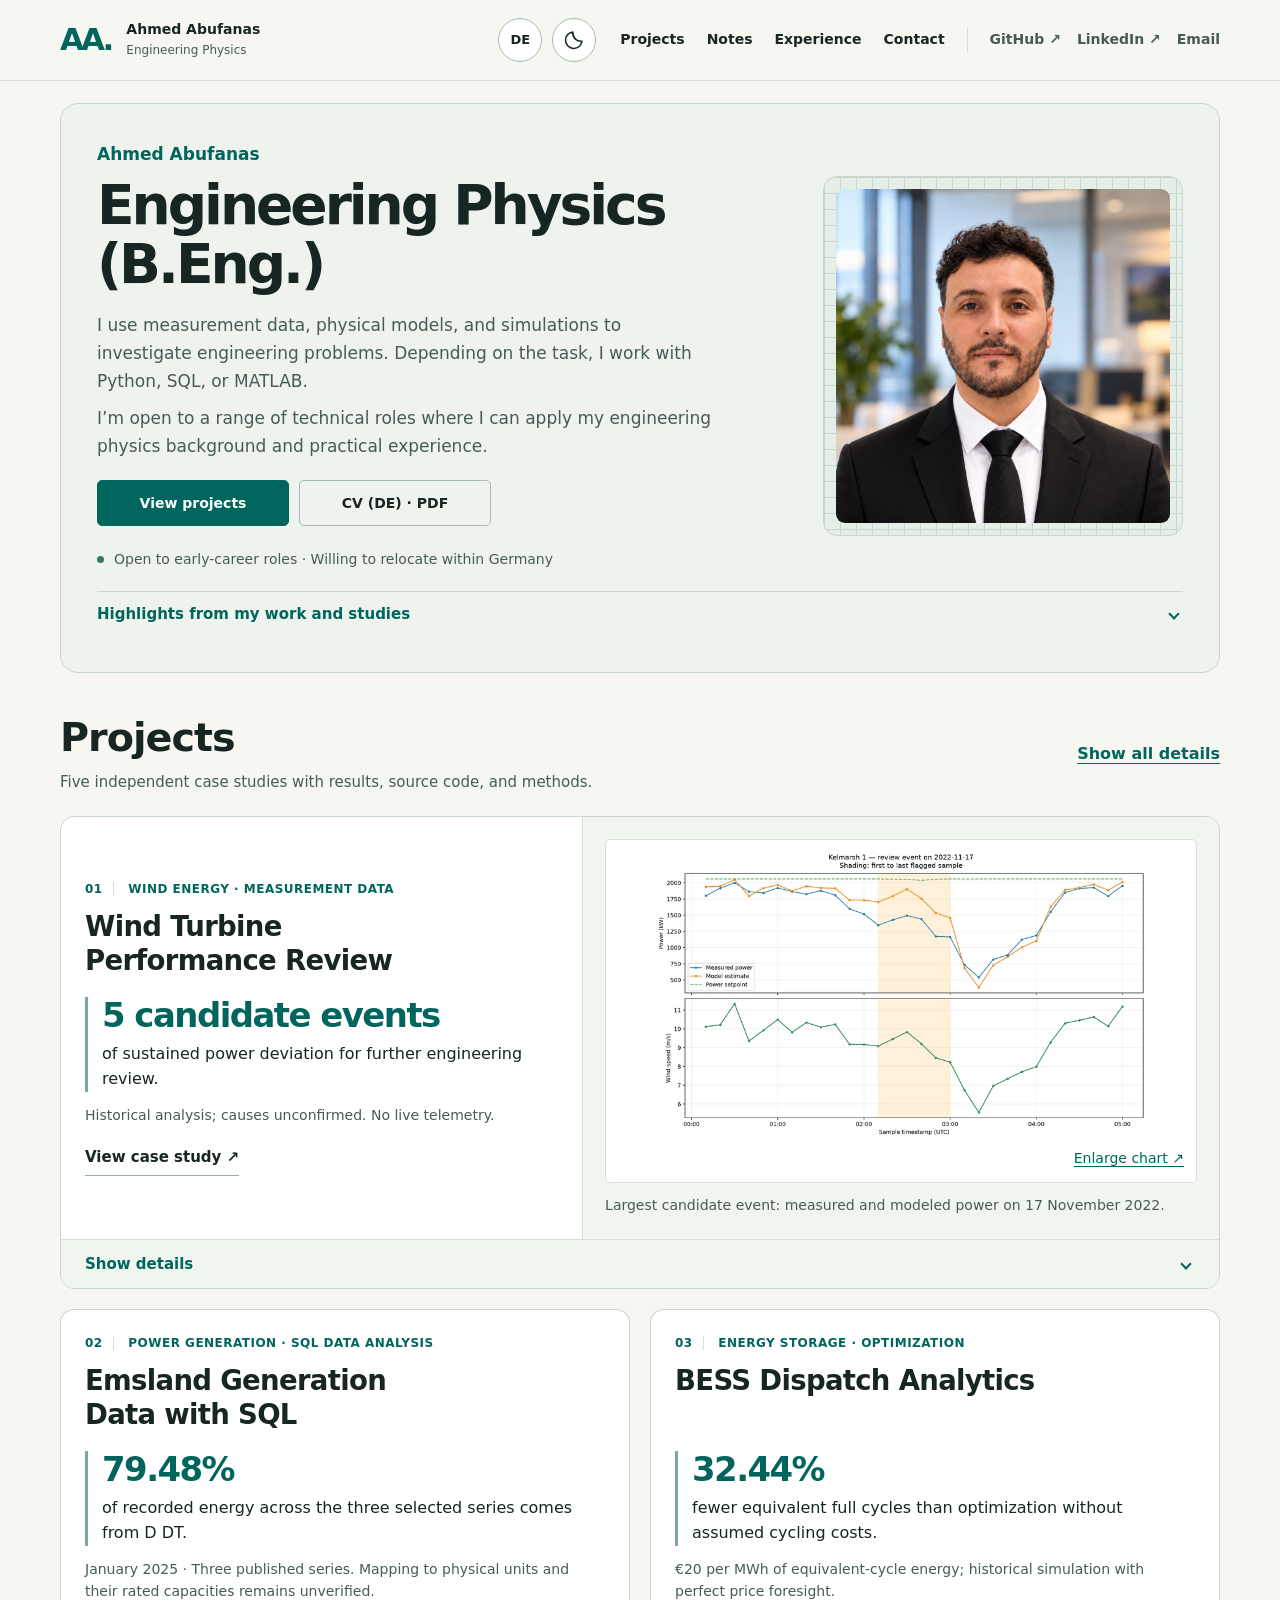
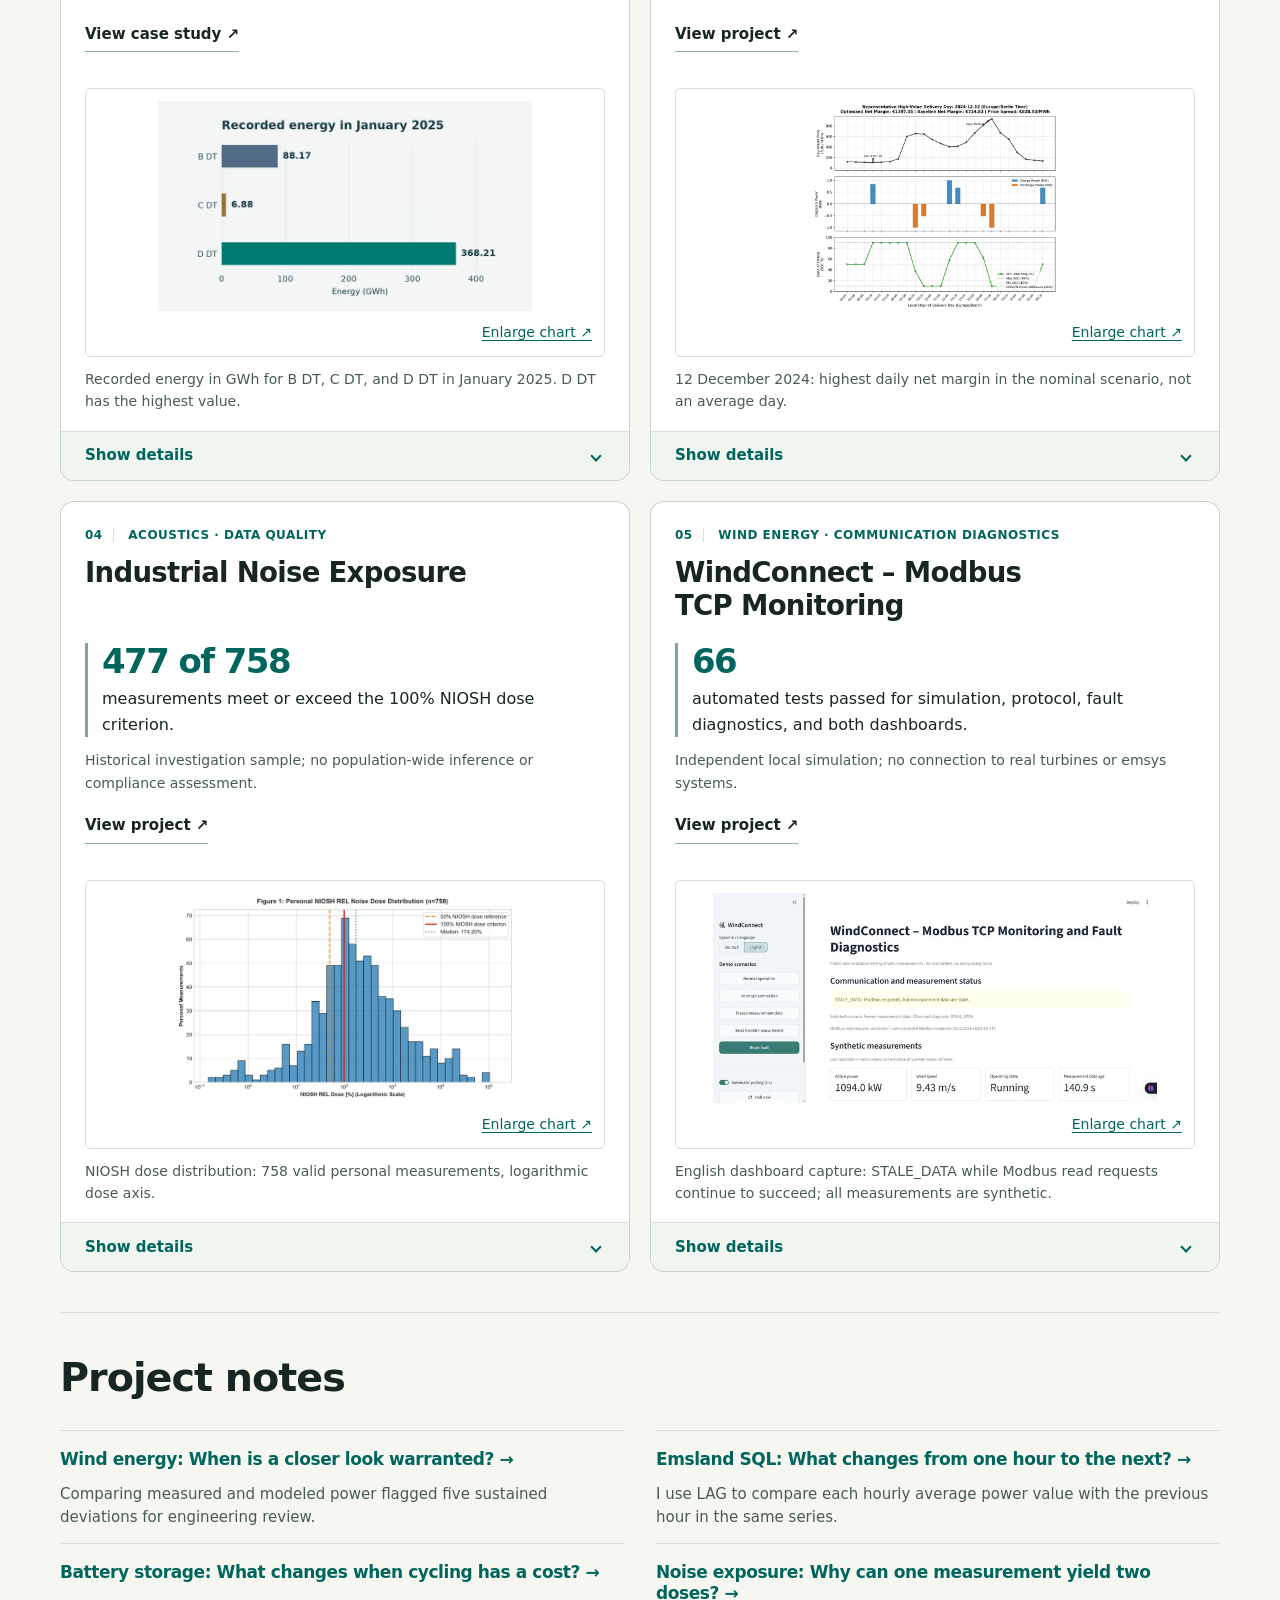
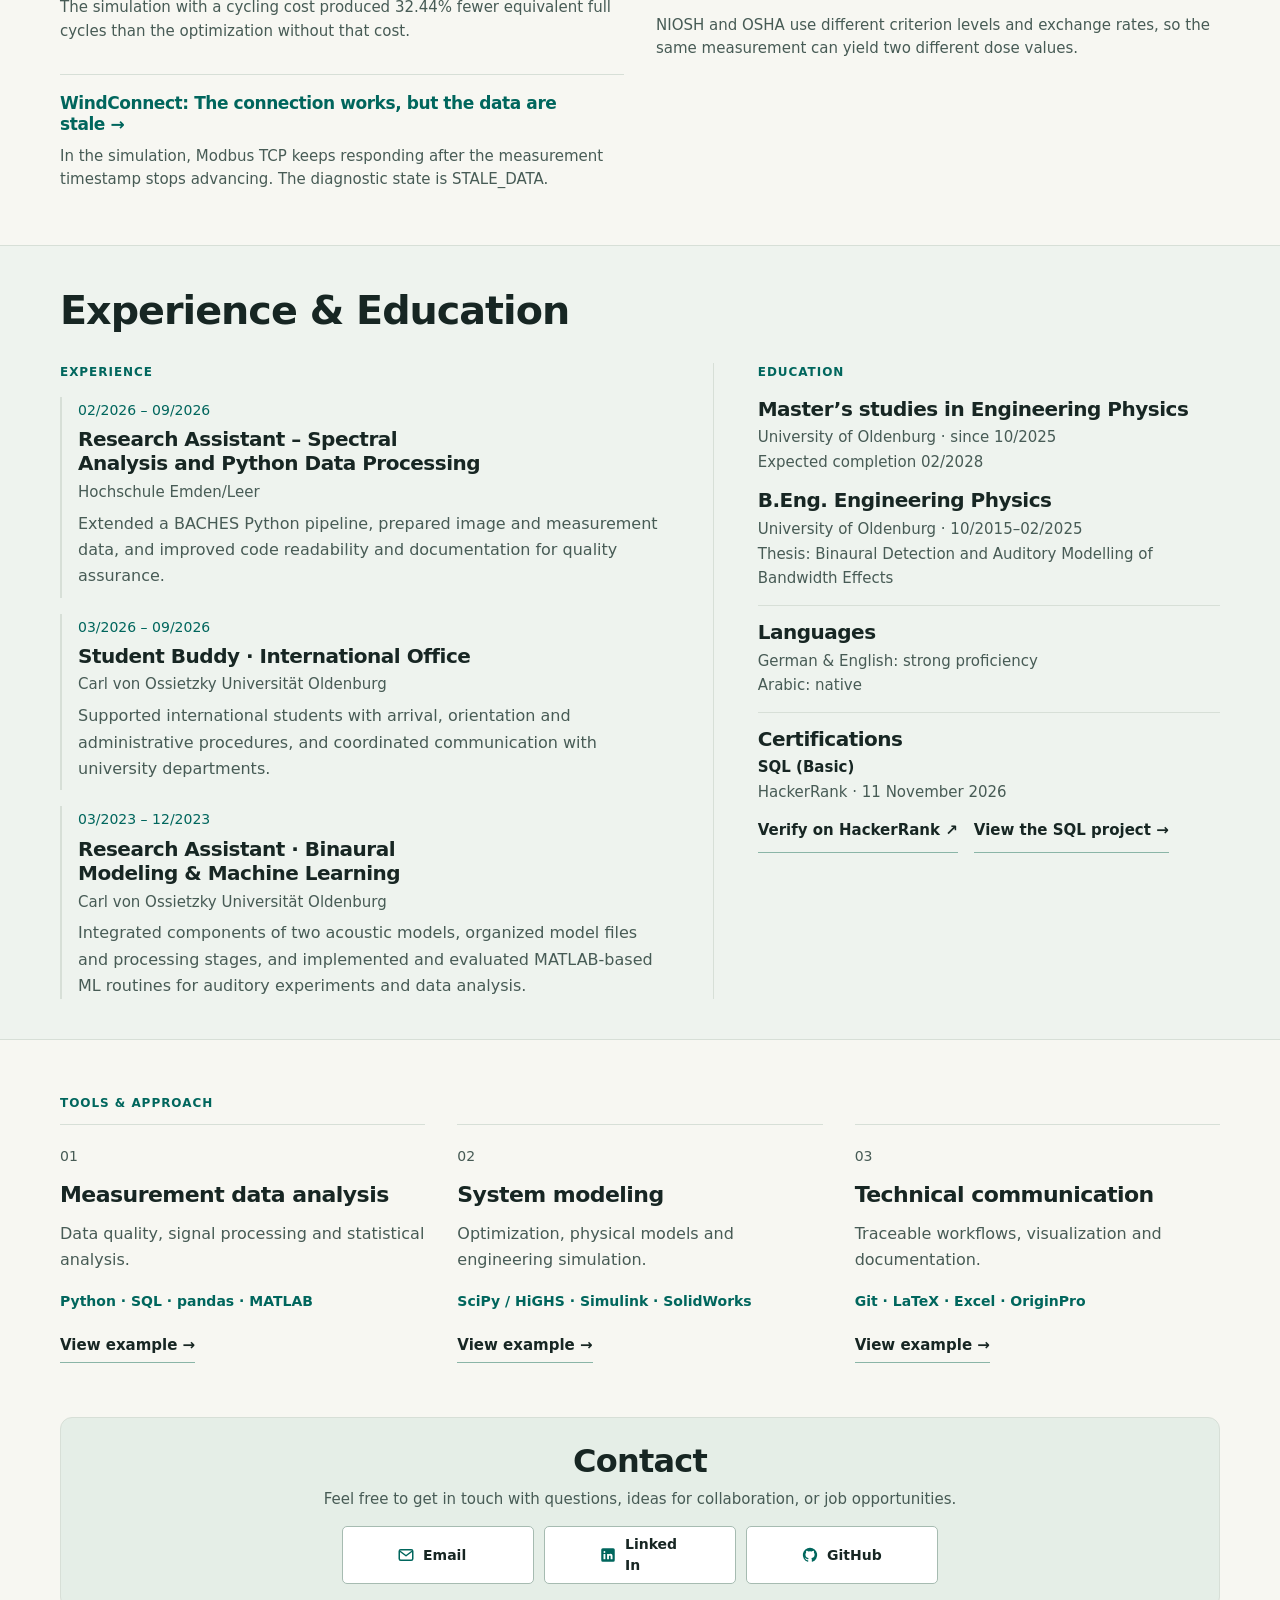
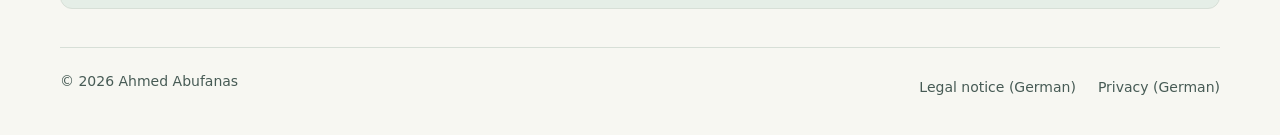
==== commit b680c604: "Center the desktop contact section" ====
--- a/en/index.html
+++ b/en/index.html
@@ -1,4 +1,4 @@
-<!doctype html><html lang="en"><head><meta charset="utf-8"><meta name="viewport" content="width=device-width,initial-scale=1"><title>Ahmed Abufanas | Engineering Physics &amp; Data Analysis</title><meta name="description" content="Engineering Physics graduate with experience in Python, MATLAB and measurement data. Projects, research experience and résumé."><meta name="theme-color" content="#f7f7f2"><meta name="color-scheme" content="light dark"><link rel="canonical" href="https://abufanasa-dotcom.github.io/en/index.html"><link rel="alternate" hreflang="en" href="https://abufanasa-dotcom.github.io/en/index.html"><link rel="alternate" hreflang="de" href="https://abufanasa-dotcom.github.io/"><link rel="alternate" hreflang="x-default" href="https://abufanasa-dotcom.github.io/"><meta property="og:type" content="profile"><meta property="og:title" content="Ahmed Abufanas | Engineering Physics &amp; Data Analysis"><meta property="og:description" content="Engineering Physics graduate with experience in Python, MATLAB and measurement data. Projects, research experience and résumé."><meta property="og:url" content="https://abufanasa-dotcom.github.io/en/index.html"><meta property="og:locale" content="en_US"><meta property="og:image" content="https://abufanasa-dotcom.github.io/assets/images/ahmed-abufanas.jpg"><meta property="og:image:alt" content="Ahmed Abufanas"><meta property="og:image:width" content="1086"><meta property="og:image:height" content="1448"><meta property="og:image:type" content="image/jpeg"><link rel="icon" href="../assets/images/favicon.svg"><script src="../js/theme-init.js"></script><link rel="stylesheet" href="../css/style.css?v=64c56c0281c1"><script defer src="../js/main.js?v=8c75d88cceb1"></script><script type="application/ld+json">{"@context": "https://schema.org", "@type": "ProfilePage", "inLanguage": "en", "url": "https://abufanasa-dotcom.github.io/en/index.html", "mainEntity": {"@type": "Person", "name": "Ahmed Abufanas", "url": "https://abufanasa-dotcom.github.io/", "email": "abufanasa@gmail.com", "sameAs": ["https://github.com/abufanasa-dotcom", "https://www.linkedin.com/in/ahmedabufanas/"]}}</script></head><body><a class="skip" href="#main">Skip to content</a><header class="site-header"><div class="container header-inner">
+<!doctype html><html lang="en"><head><meta charset="utf-8"><meta name="viewport" content="width=device-width,initial-scale=1"><title>Ahmed Abufanas | Engineering Physics &amp; Data Analysis</title><meta name="description" content="Engineering Physics graduate with experience in Python, MATLAB and measurement data. Projects, research experience and résumé."><meta name="theme-color" content="#f7f7f2"><meta name="color-scheme" content="light dark"><link rel="canonical" href="https://abufanasa-dotcom.github.io/en/index.html"><link rel="alternate" hreflang="en" href="https://abufanasa-dotcom.github.io/en/index.html"><link rel="alternate" hreflang="de" href="https://abufanasa-dotcom.github.io/"><link rel="alternate" hreflang="x-default" href="https://abufanasa-dotcom.github.io/"><meta property="og:type" content="profile"><meta property="og:title" content="Ahmed Abufanas | Engineering Physics &amp; Data Analysis"><meta property="og:description" content="Engineering Physics graduate with experience in Python, MATLAB and measurement data. Projects, research experience and résumé."><meta property="og:url" content="https://abufanasa-dotcom.github.io/en/index.html"><meta property="og:locale" content="en_US"><meta property="og:image" content="https://abufanasa-dotcom.github.io/assets/images/ahmed-abufanas.jpg"><meta property="og:image:alt" content="Ahmed Abufanas"><meta property="og:image:width" content="1086"><meta property="og:image:height" content="1448"><meta property="og:image:type" content="image/jpeg"><link rel="icon" href="../assets/images/favicon.svg"><script src="../js/theme-init.js"></script><link rel="stylesheet" href="../css/style.css?v=412cc0ec2c9e"><script defer src="../js/main.js?v=8c75d88cceb1"></script><script type="application/ld+json">{"@context": "https://schema.org", "@type": "ProfilePage", "inLanguage": "en", "url": "https://abufanasa-dotcom.github.io/en/index.html", "mainEntity": {"@type": "Person", "name": "Ahmed Abufanas", "url": "https://abufanasa-dotcom.github.io/", "email": "abufanasa@gmail.com", "sameAs": ["https://github.com/abufanasa-dotcom", "https://www.linkedin.com/in/ahmedabufanas/"]}}</script></head><body><a class="skip" href="#main">Skip to content</a><header class="site-header"><div class="container header-inner">
  <a class="brand" href="../en/index.html"><span class="monogram" aria-hidden="true">AA<span>.</span></span><span class="brand-caption">Ahmed Abufanas<br><small>Engineering Physics</small></span></a>
  <div class="header-controls">
  <a class="language" href="../index.html" hreflang="de" aria-label="DE: Zur deutschen Version">DE</a>
--- a/css/style.css
+++ b/css/style.css
@@ -248,6 +248,11 @@
 }
 .contact-option svg { display: block; width: 18px; height: 18px; color: var(--blue); }
 .contact-option:hover { background: var(--band); border-color: var(--strong-line); }
+@media (min-width: 701px) {
+  .contact { text-align: center; }
+  .contact-intro { text-wrap: balance; }
+  .contact-options { justify-content: center; }
+}
 .copy-status { font-size: 13px; min-height: 21px; margin-top: 4px; overflow-wrap: anywhere; }
 .header-controls { display: flex; align-items: center; gap: 10px; flex-shrink: 0; margin-left: auto; }
 .theme-toggle { display: grid; place-items: center; width: 44px; height: 44px; padding: 10px; color: var(--ink); background: var(--paper); border: 1px solid var(--button-border); border-radius: 50%; }
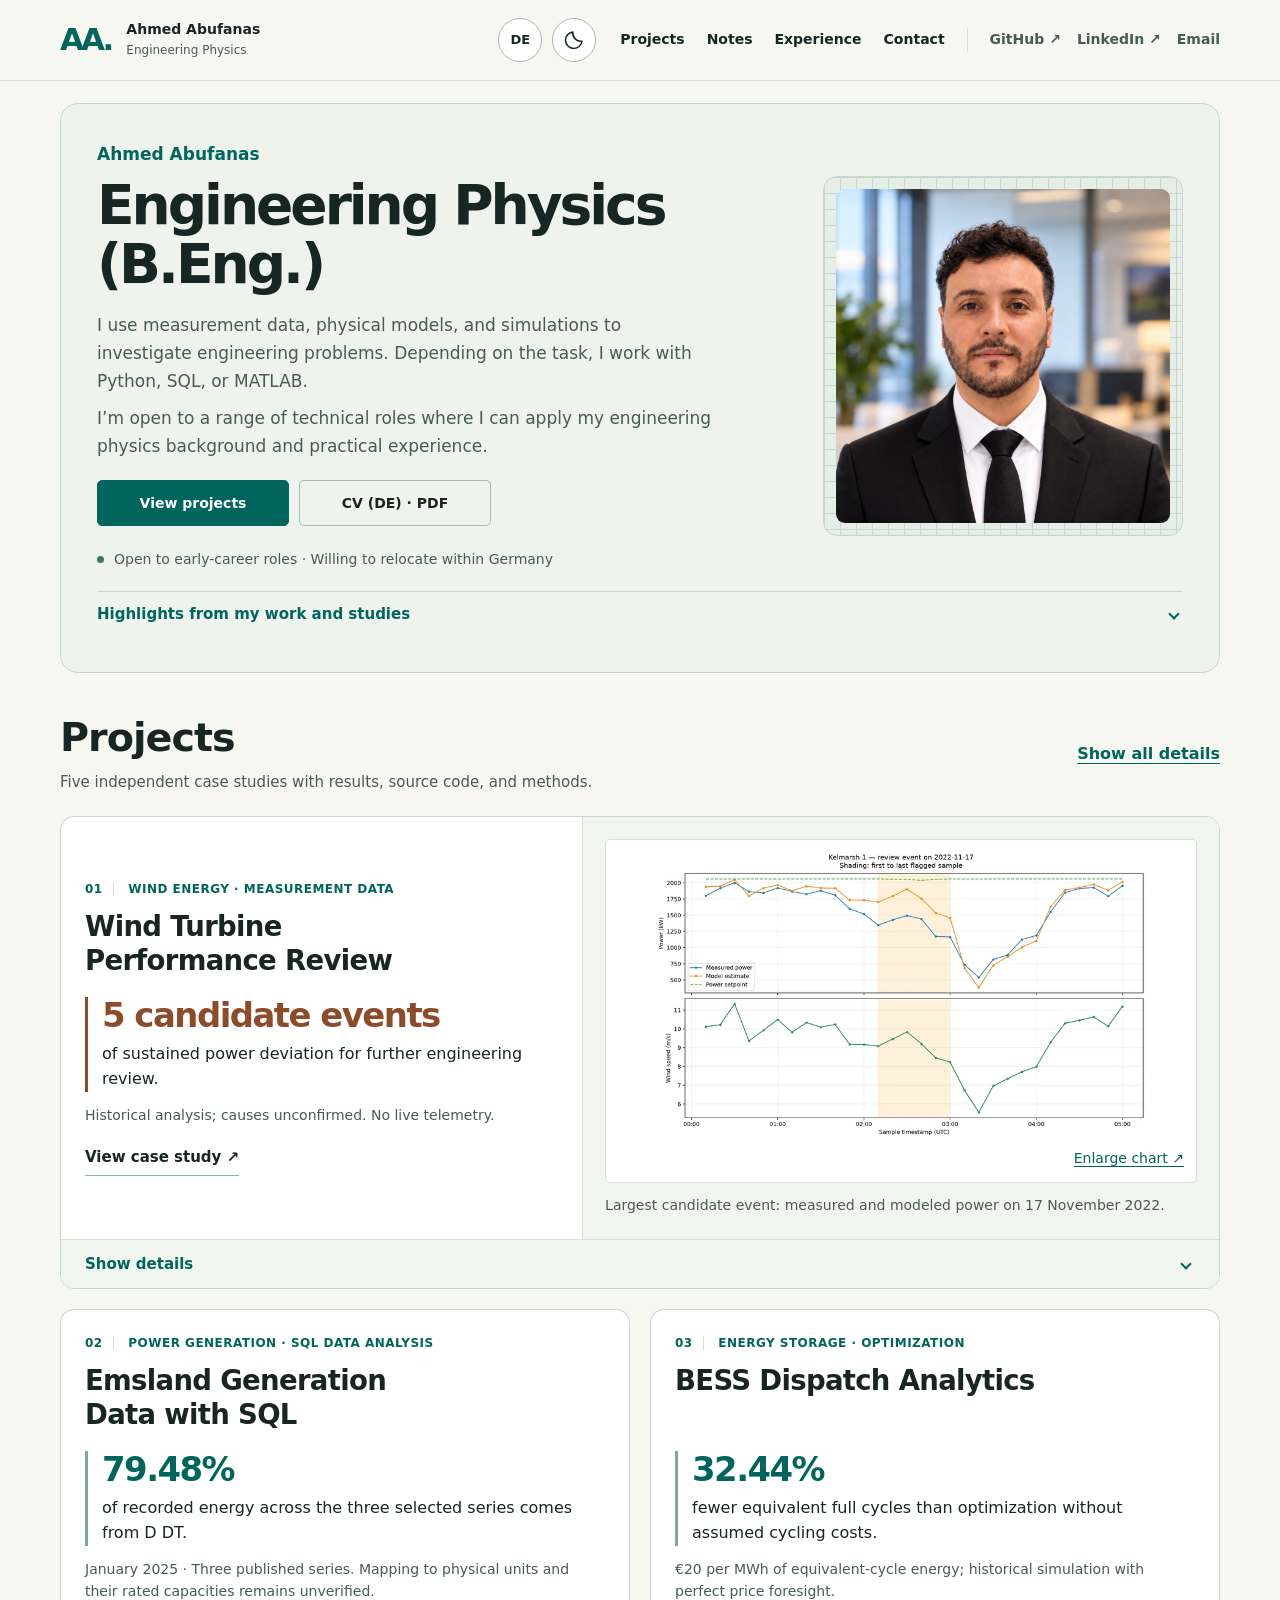
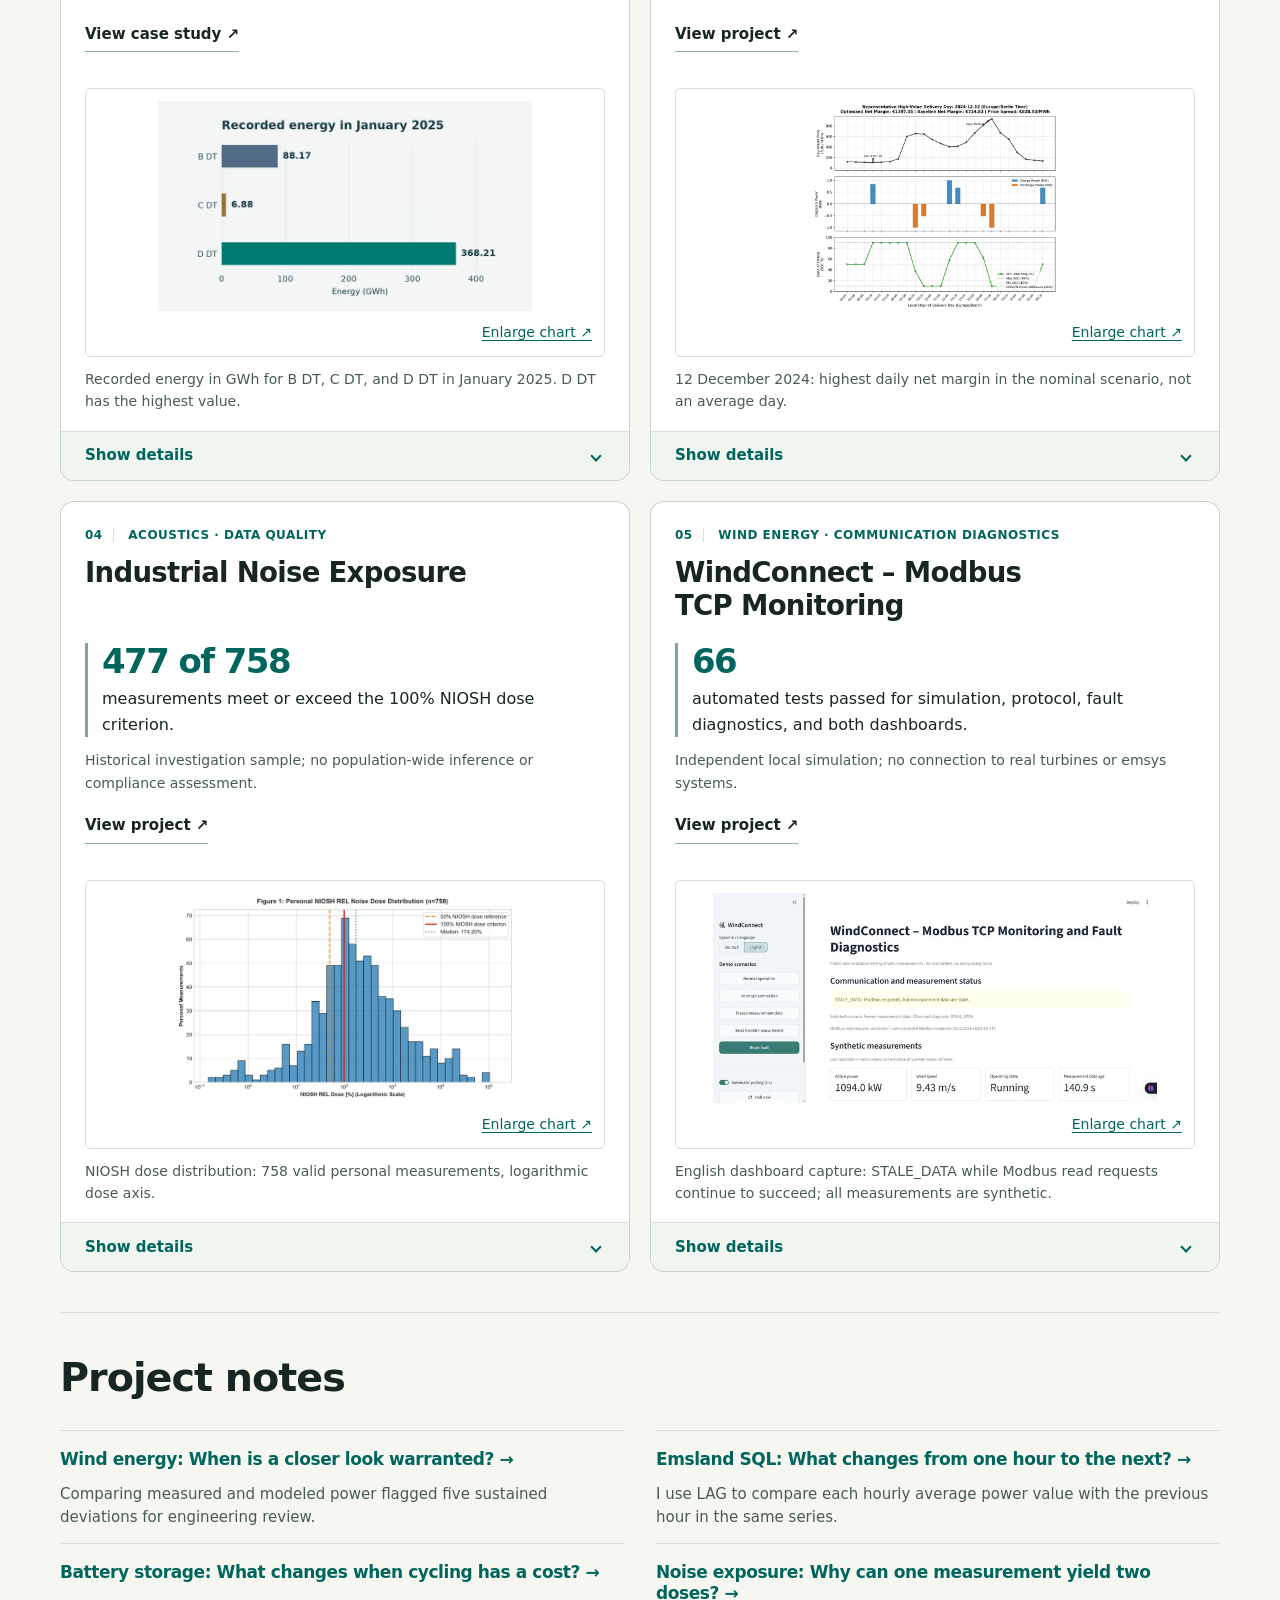
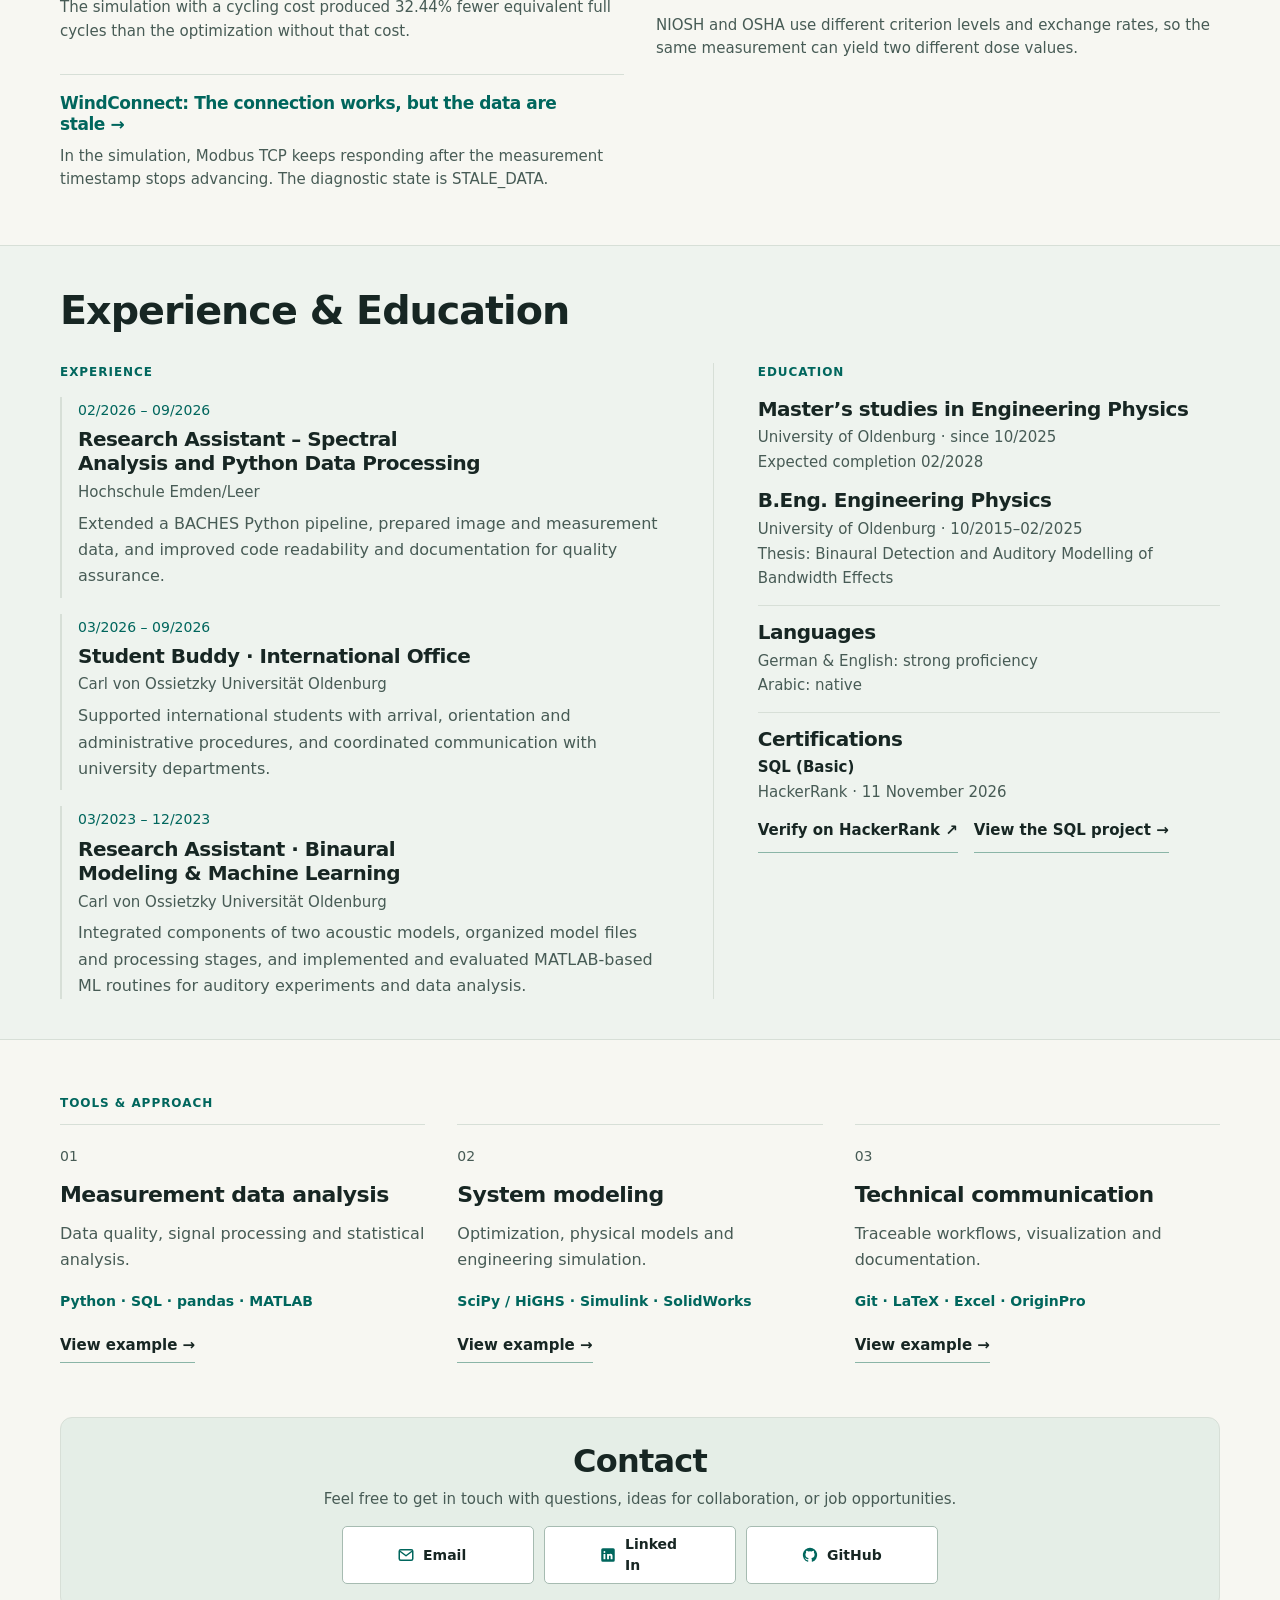
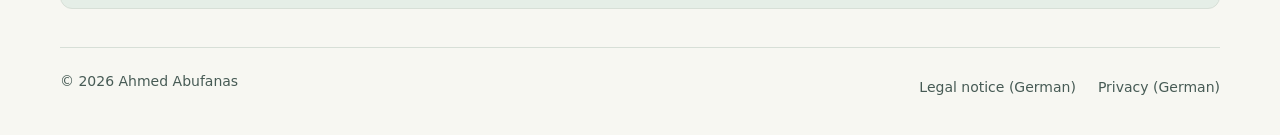
==== commit 6187d663: "Add a muted copper accent to the featured wind result" ====
--- a/en/index.html
+++ b/en/index.html
@@ -1,4 +1,4 @@
-<!doctype html><html lang="en"><head><meta charset="utf-8"><meta name="viewport" content="width=device-width,initial-scale=1"><title>Ahmed Abufanas | Engineering Physics &amp; Data Analysis</title><meta name="description" content="Engineering Physics graduate with experience in Python, MATLAB and measurement data. Projects, research experience and résumé."><meta name="theme-color" content="#f7f7f2"><meta name="color-scheme" content="light dark"><link rel="canonical" href="https://abufanasa-dotcom.github.io/en/index.html"><link rel="alternate" hreflang="en" href="https://abufanasa-dotcom.github.io/en/index.html"><link rel="alternate" hreflang="de" href="https://abufanasa-dotcom.github.io/"><link rel="alternate" hreflang="x-default" href="https://abufanasa-dotcom.github.io/"><meta property="og:type" content="profile"><meta property="og:title" content="Ahmed Abufanas | Engineering Physics &amp; Data Analysis"><meta property="og:description" content="Engineering Physics graduate with experience in Python, MATLAB and measurement data. Projects, research experience and résumé."><meta property="og:url" content="https://abufanasa-dotcom.github.io/en/index.html"><meta property="og:locale" content="en_US"><meta property="og:image" content="https://abufanasa-dotcom.github.io/assets/images/ahmed-abufanas.jpg"><meta property="og:image:alt" content="Ahmed Abufanas"><meta property="og:image:width" content="1086"><meta property="og:image:height" content="1448"><meta property="og:image:type" content="image/jpeg"><link rel="icon" href="../assets/images/favicon.svg"><script src="../js/theme-init.js"></script><link rel="stylesheet" href="../css/style.css?v=412cc0ec2c9e"><script defer src="../js/main.js?v=8c75d88cceb1"></script><script type="application/ld+json">{"@context": "https://schema.org", "@type": "ProfilePage", "inLanguage": "en", "url": "https://abufanasa-dotcom.github.io/en/index.html", "mainEntity": {"@type": "Person", "name": "Ahmed Abufanas", "url": "https://abufanasa-dotcom.github.io/", "email": "abufanasa@gmail.com", "sameAs": ["https://github.com/abufanasa-dotcom", "https://www.linkedin.com/in/ahmedabufanas/"]}}</script></head><body><a class="skip" href="#main">Skip to content</a><header class="site-header"><div class="container header-inner">
+<!doctype html><html lang="en"><head><meta charset="utf-8"><meta name="viewport" content="width=device-width,initial-scale=1"><title>Ahmed Abufanas | Engineering Physics &amp; Data Analysis</title><meta name="description" content="Engineering Physics graduate with experience in Python, MATLAB and measurement data. Projects, research experience and résumé."><meta name="theme-color" content="#f7f7f2"><meta name="color-scheme" content="light dark"><link rel="canonical" href="https://abufanasa-dotcom.github.io/en/index.html"><link rel="alternate" hreflang="en" href="https://abufanasa-dotcom.github.io/en/index.html"><link rel="alternate" hreflang="de" href="https://abufanasa-dotcom.github.io/"><link rel="alternate" hreflang="x-default" href="https://abufanasa-dotcom.github.io/"><meta property="og:type" content="profile"><meta property="og:title" content="Ahmed Abufanas | Engineering Physics &amp; Data Analysis"><meta property="og:description" content="Engineering Physics graduate with experience in Python, MATLAB and measurement data. Projects, research experience and résumé."><meta property="og:url" content="https://abufanasa-dotcom.github.io/en/index.html"><meta property="og:locale" content="en_US"><meta property="og:image" content="https://abufanasa-dotcom.github.io/assets/images/ahmed-abufanas.jpg"><meta property="og:image:alt" content="Ahmed Abufanas"><meta property="og:image:width" content="1086"><meta property="og:image:height" content="1448"><meta property="og:image:type" content="image/jpeg"><link rel="icon" href="../assets/images/favicon.svg"><script src="../js/theme-init.js"></script><link rel="stylesheet" href="../css/style.css?v=dcbc633e9956"><script defer src="../js/main.js?v=8c75d88cceb1"></script><script type="application/ld+json">{"@context": "https://schema.org", "@type": "ProfilePage", "inLanguage": "en", "url": "https://abufanasa-dotcom.github.io/en/index.html", "mainEntity": {"@type": "Person", "name": "Ahmed Abufanas", "url": "https://abufanasa-dotcom.github.io/", "email": "abufanasa@gmail.com", "sameAs": ["https://github.com/abufanasa-dotcom", "https://www.linkedin.com/in/ahmedabufanas/"]}}</script></head><body><a class="skip" href="#main">Skip to content</a><header class="site-header"><div class="container header-inner">
  <a class="brand" href="../en/index.html"><span class="monogram" aria-hidden="true">AA<span>.</span></span><span class="brand-caption">Ahmed Abufanas<br><small>Engineering Physics</small></span></a>
  <div class="header-controls">
  <a class="language" href="../index.html" hreflang="de" aria-label="DE: Zur deutschen Version">DE</a>
--- a/css/style.css
+++ b/css/style.css
@@ -6,6 +6,7 @@
   --button-border: #a6bbb1; --primary-bg: #00665d; --primary-hover: #004e47; --primary-ink: #fff;
   --chip-ink: #355c50;
   --strong-line: #7ca99a; --link-line: #8ab5a7; --subtle-border: #c7d7ce;
+  --featured-result: #8e4b2a;
   --chart-link: #00665d;
 }
 :root[data-theme="dark"] {
@@ -16,6 +17,7 @@
   --button-border: #668478; --primary-bg: #216f60; --primary-hover: #236b5c; --primary-ink: #fff;
   --chip-ink: #bbe7d7;
   --strong-line: #5f9b89; --link-line: #689e8e; --subtle-border: #3f6053;
+  --featured-result: #e3a779;
 }
 @media (prefers-color-scheme: dark) {
   :root:not([data-theme]) {
@@ -26,6 +28,7 @@
     --button-border: #668478; --primary-bg: #216f60; --primary-hover: #236b5c; --primary-ink: #fff;
     --chip-ink: #bbe7d7;
     --strong-line: #5f9b89; --link-line: #689e8e; --subtle-border: #3f6053;
+    --featured-result: #e3a779;
   }
 }
 * { box-sizing: border-box; }
@@ -151,6 +154,8 @@
 .project-copy .result { margin-top: 13px; padding-left: 14px; border-left: 3px solid var(--strong-line); color: var(--ink); font-size: 16px; }
 .project-copy .actions { margin-top: 14px; }
 .result .metric { display: block; color: var(--blue); font-size: clamp(24px,2.65vw,38px); line-height: 1.1; letter-spacing: -.045em; font-variant-numeric: tabular-nums; }
+.project-grid > .project-card .result { border-left-color: var(--featured-result); }
+.project-grid > .project-card .metric { color: var(--featured-result); }
 .result > span { display: block; margin-top: 6px; }
 .project-copy .scope { font-size: 14px; margin-top: 12px; }
 .tags { display: flex; flex-wrap: wrap; gap: 8px; margin-top: 18px; }
@@ -406,6 +411,7 @@
     --button-border: #a6bbb1; --primary-bg: #00665d; --primary-hover: #004e47; --primary-ink: #fff;
     --chip-ink: #355c50;
     --strong-line: #7ca99a; --link-line: #8ab5a7; --subtle-border: #c7d7ce;
+    --featured-result: #8e4b2a;
     --chart-link: #00665d;
   }
   body { background: white; }
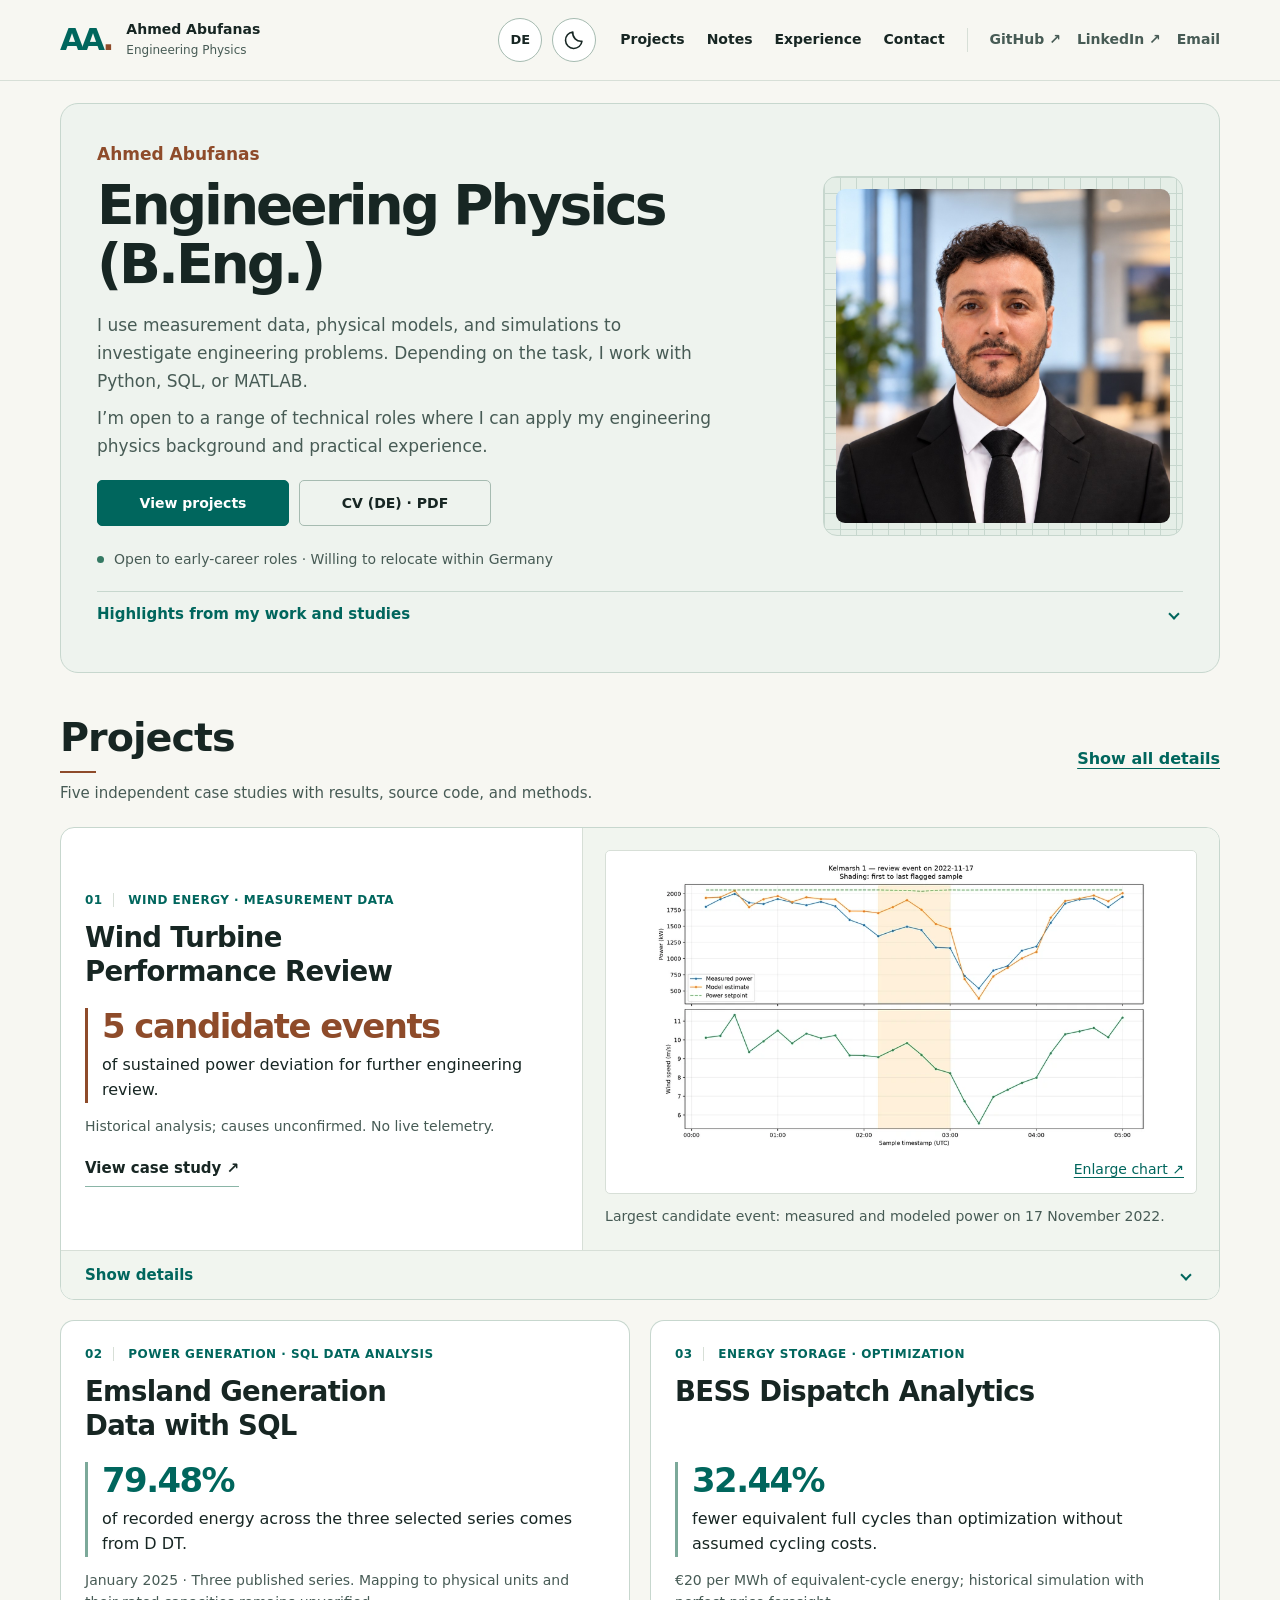
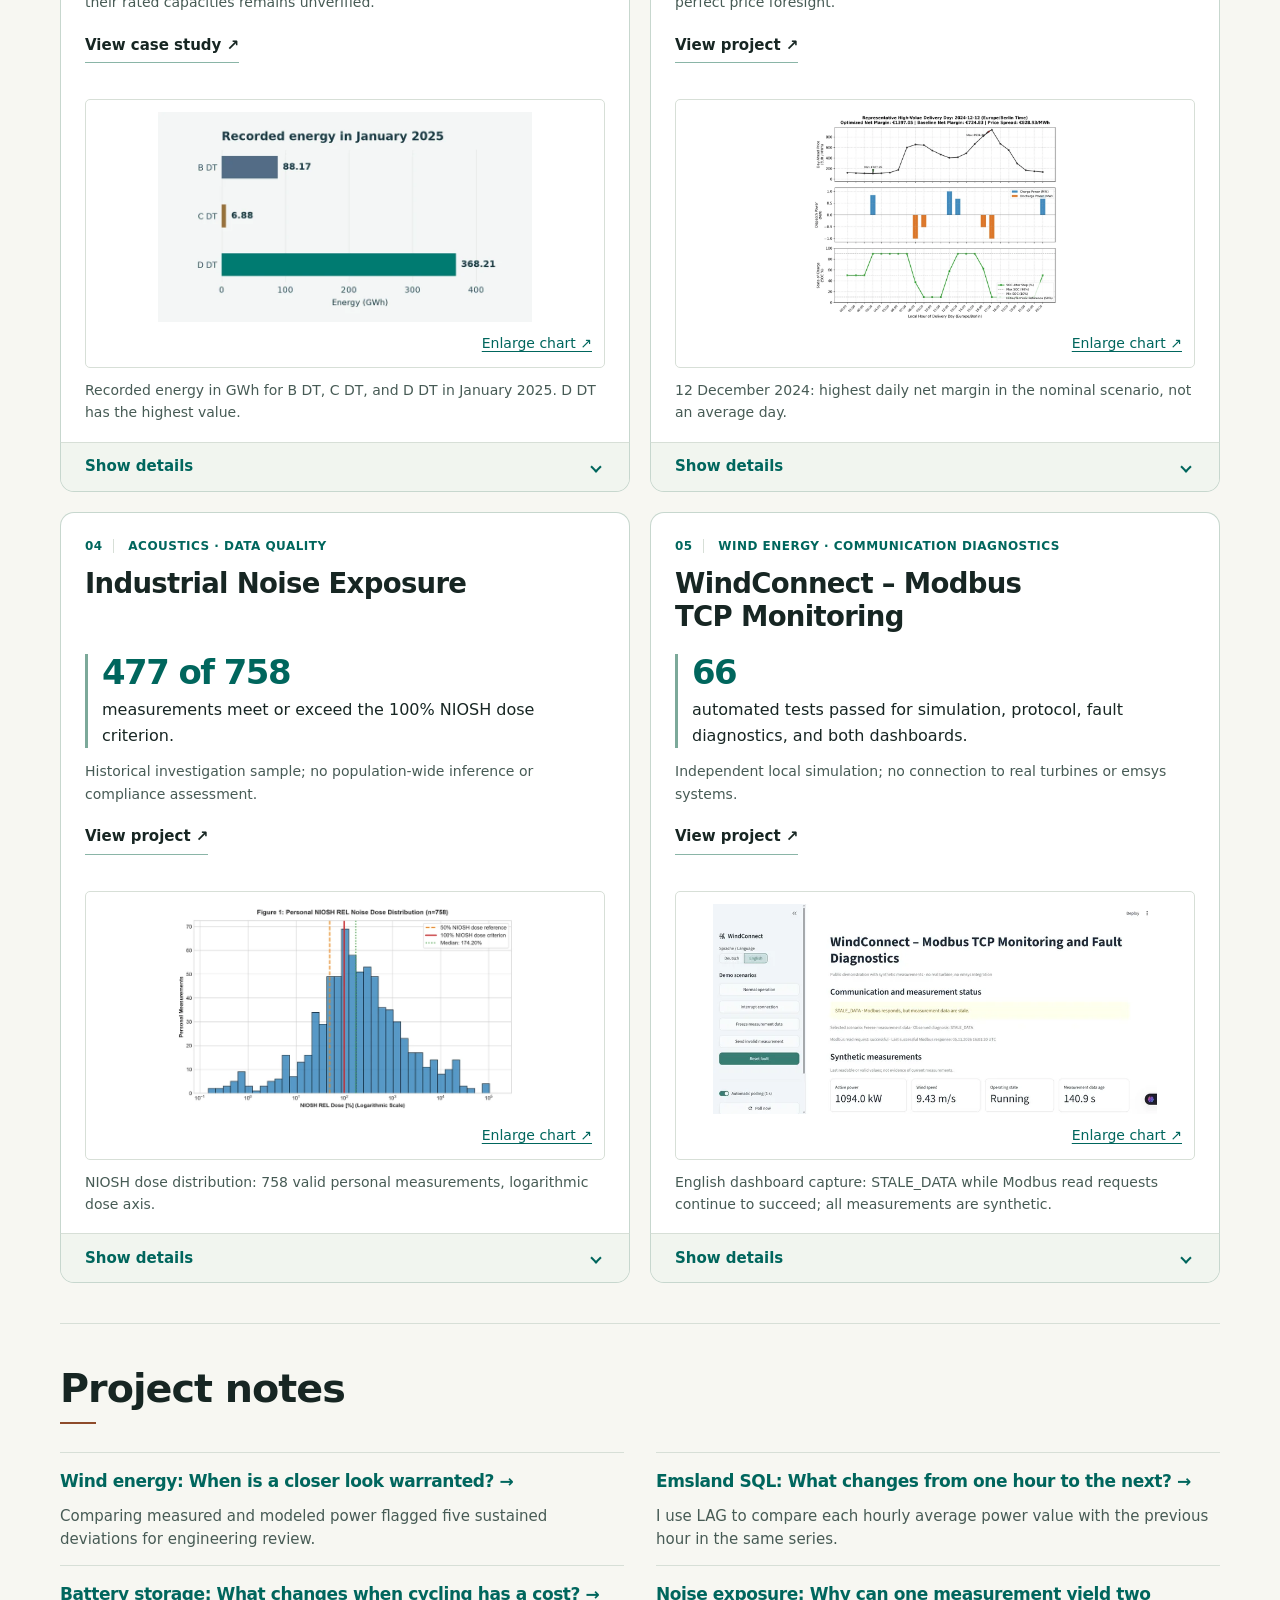
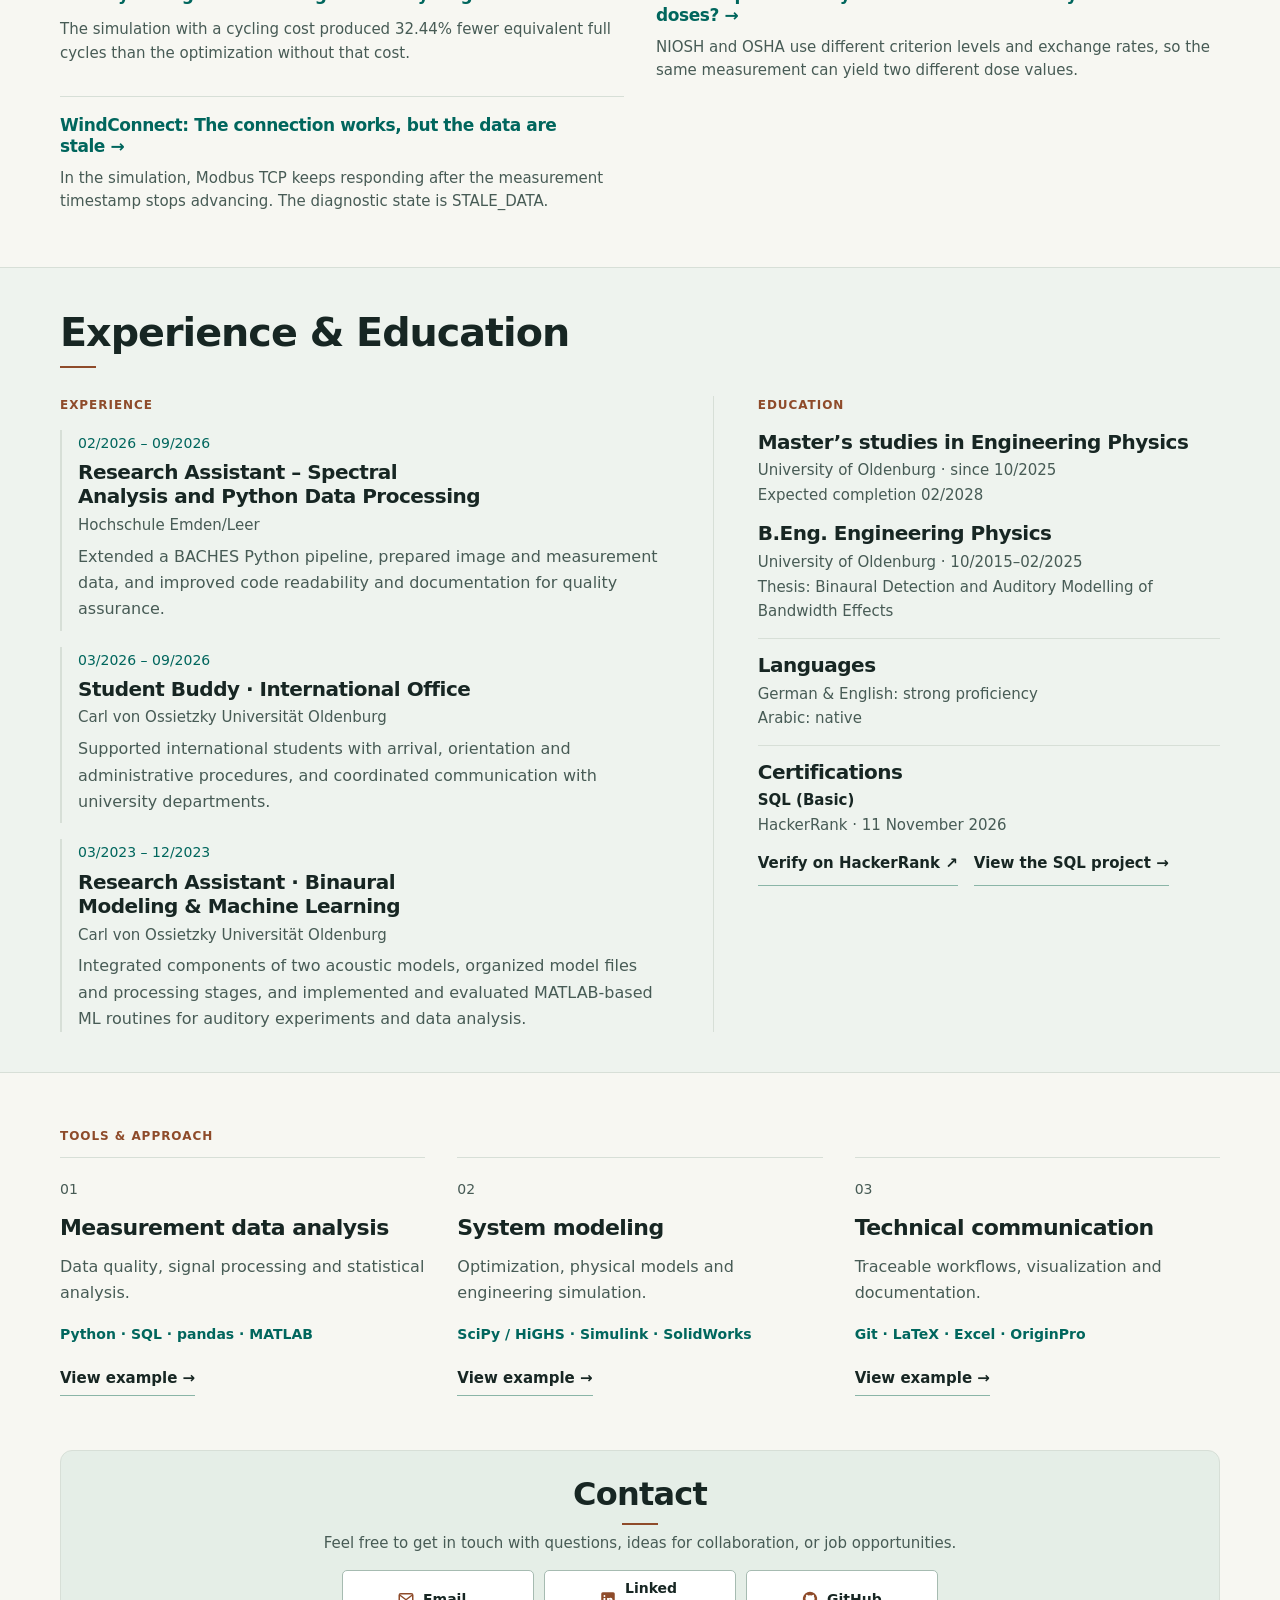
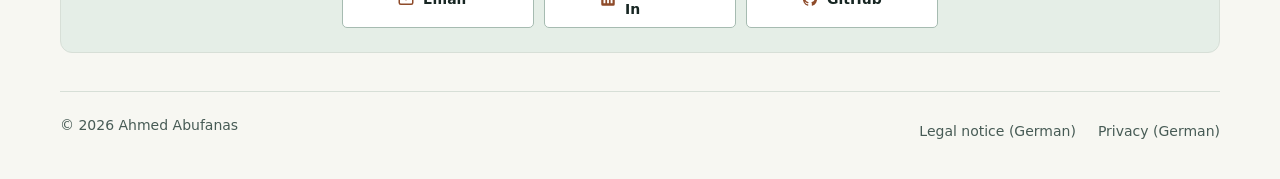
==== commit bb34a6af: "Extend the muted copper accent across the portfolio homepage" ====
--- a/en/index.html
+++ b/en/index.html
@@ -1,4 +1,4 @@
-<!doctype html><html lang="en"><head><meta charset="utf-8"><meta name="viewport" content="width=device-width,initial-scale=1"><title>Ahmed Abufanas | Engineering Physics &amp; Data Analysis</title><meta name="description" content="Engineering Physics graduate with experience in Python, MATLAB and measurement data. Projects, research experience and résumé."><meta name="theme-color" content="#f7f7f2"><meta name="color-scheme" content="light dark"><link rel="canonical" href="https://abufanasa-dotcom.github.io/en/index.html"><link rel="alternate" hreflang="en" href="https://abufanasa-dotcom.github.io/en/index.html"><link rel="alternate" hreflang="de" href="https://abufanasa-dotcom.github.io/"><link rel="alternate" hreflang="x-default" href="https://abufanasa-dotcom.github.io/"><meta property="og:type" content="profile"><meta property="og:title" content="Ahmed Abufanas | Engineering Physics &amp; Data Analysis"><meta property="og:description" content="Engineering Physics graduate with experience in Python, MATLAB and measurement data. Projects, research experience and résumé."><meta property="og:url" content="https://abufanasa-dotcom.github.io/en/index.html"><meta property="og:locale" content="en_US"><meta property="og:image" content="https://abufanasa-dotcom.github.io/assets/images/ahmed-abufanas.jpg"><meta property="og:image:alt" content="Ahmed Abufanas"><meta property="og:image:width" content="1086"><meta property="og:image:height" content="1448"><meta property="og:image:type" content="image/jpeg"><link rel="icon" href="../assets/images/favicon.svg"><script src="../js/theme-init.js"></script><link rel="stylesheet" href="../css/style.css?v=dcbc633e9956"><script defer src="../js/main.js?v=8c75d88cceb1"></script><script type="application/ld+json">{"@context": "https://schema.org", "@type": "ProfilePage", "inLanguage": "en", "url": "https://abufanasa-dotcom.github.io/en/index.html", "mainEntity": {"@type": "Person", "name": "Ahmed Abufanas", "url": "https://abufanasa-dotcom.github.io/", "email": "abufanasa@gmail.com", "sameAs": ["https://github.com/abufanasa-dotcom", "https://www.linkedin.com/in/ahmedabufanas/"]}}</script></head><body><a class="skip" href="#main">Skip to content</a><header class="site-header"><div class="container header-inner">
+<!doctype html><html lang="en"><head><meta charset="utf-8"><meta name="viewport" content="width=device-width,initial-scale=1"><title>Ahmed Abufanas | Engineering Physics &amp; Data Analysis</title><meta name="description" content="Engineering Physics graduate with experience in Python, MATLAB and measurement data. Projects, research experience and résumé."><meta name="theme-color" content="#f7f7f2"><meta name="color-scheme" content="light dark"><link rel="canonical" href="https://abufanasa-dotcom.github.io/en/index.html"><link rel="alternate" hreflang="en" href="https://abufanasa-dotcom.github.io/en/index.html"><link rel="alternate" hreflang="de" href="https://abufanasa-dotcom.github.io/"><link rel="alternate" hreflang="x-default" href="https://abufanasa-dotcom.github.io/"><meta property="og:type" content="profile"><meta property="og:title" content="Ahmed Abufanas | Engineering Physics &amp; Data Analysis"><meta property="og:description" content="Engineering Physics graduate with experience in Python, MATLAB and measurement data. Projects, research experience and résumé."><meta property="og:url" content="https://abufanasa-dotcom.github.io/en/index.html"><meta property="og:locale" content="en_US"><meta property="og:image" content="https://abufanasa-dotcom.github.io/assets/images/ahmed-abufanas.jpg"><meta property="og:image:alt" content="Ahmed Abufanas"><meta property="og:image:width" content="1086"><meta property="og:image:height" content="1448"><meta property="og:image:type" content="image/jpeg"><link rel="icon" href="../assets/images/favicon.svg"><script src="../js/theme-init.js"></script><link rel="stylesheet" href="../css/style.css?v=4eb229b319a4"><script defer src="../js/main.js?v=8c75d88cceb1"></script><script type="application/ld+json">{"@context": "https://schema.org", "@type": "ProfilePage", "inLanguage": "en", "url": "https://abufanasa-dotcom.github.io/en/index.html", "mainEntity": {"@type": "Person", "name": "Ahmed Abufanas", "url": "https://abufanasa-dotcom.github.io/", "email": "abufanasa@gmail.com", "sameAs": ["https://github.com/abufanasa-dotcom", "https://www.linkedin.com/in/ahmedabufanas/"]}}</script></head><body><a class="skip" href="#main">Skip to content</a><header class="site-header"><div class="container header-inner">
  <a class="brand" href="../en/index.html"><span class="monogram" aria-hidden="true">AA<span>.</span></span><span class="brand-caption">Ahmed Abufanas<br><small>Engineering Physics</small></span></a>
  <div class="header-controls">
  <a class="language" href="../index.html" hreflang="de" aria-label="DE: Zur deutschen Version">DE</a>
--- a/css/style.css
+++ b/css/style.css
@@ -6,7 +6,7 @@
   --button-border: #a6bbb1; --primary-bg: #00665d; --primary-hover: #004e47; --primary-ink: #fff;
   --chip-ink: #355c50;
   --strong-line: #7ca99a; --link-line: #8ab5a7; --subtle-border: #c7d7ce;
-  --featured-result: #8e4b2a;
+  --copper: #8e4b2a;
   --chart-link: #00665d;
 }
 :root[data-theme="dark"] {
@@ -17,7 +17,7 @@
   --button-border: #668478; --primary-bg: #216f60; --primary-hover: #236b5c; --primary-ink: #fff;
   --chip-ink: #bbe7d7;
   --strong-line: #5f9b89; --link-line: #689e8e; --subtle-border: #3f6053;
-  --featured-result: #e3a779;
+  --copper: #e3a779;
 }
 @media (prefers-color-scheme: dark) {
   :root:not([data-theme]) {
@@ -28,7 +28,7 @@
     --button-border: #668478; --primary-bg: #216f60; --primary-hover: #236b5c; --primary-ink: #fff;
     --chip-ink: #bbe7d7;
     --strong-line: #5f9b89; --link-line: #689e8e; --subtle-border: #3f6053;
-    --featured-result: #e3a779;
+    --copper: #e3a779;
   }
 }
 * { box-sizing: border-box; }
@@ -53,7 +53,7 @@
 .header-inner { display: flex; align-items: center; justify-content: space-between; gap: 24px; min-height: 80px; }
 .brand { display: flex; align-items: center; gap: 15px; flex-shrink: 0; }
 .monogram { color: var(--blue); font-size: 31px; font-weight: 750; letter-spacing: -3px; }
-.monogram span { color: var(--blue); }
+.monogram span { color: var(--copper); }
 .brand-caption { font-size: 14px; font-weight: 650; line-height: 1.4; }
 .brand-caption small { color: var(--muted); font-size: 12px; font-weight: 400; }
 #navigation { display: flex; align-items: center; gap: 22px; font-size: 14px; font-weight: 550; }
@@ -68,7 +68,7 @@
 .menu-toggle[aria-expanded="true"] { background: var(--wash); border-color: var(--strong-line); }
 .eyebrow { color: var(--blue); font-size: 12px; font-weight: 600; line-height: 1.5; letter-spacing: .08em; text-transform: uppercase; margin-bottom: 12px; }
 .hero { display: grid; grid-template-columns: minmax(0,1.55fr) minmax(0,1fr); align-items: center; gap: 20px 48px; margin-top: 22px; padding: clamp(24px,3vw,36px); border: 1px solid var(--subtle-border); border-radius: 18px; background: var(--band); }
-.hero-name { color: var(--blue); font-size: 17px; font-weight: 650; margin-bottom: 8px; }
+.hero-name { color: var(--copper); font-size: 17px; font-weight: 650; margin-bottom: 8px; }
 .hero h1 { font-size: clamp(34px, 4.3vw, 58px); font-weight: 720; line-height: 1.07; letter-spacing: -.055em; text-wrap: wrap; overflow-wrap: anywhere; }
 .hero-lead { font-size: 17px; max-width: 57ch; margin-top: 17px; }
 .hero-lead + .hero-lead { margin-top: 9px; }
@@ -123,6 +123,14 @@
 .section { padding-block: 54px; }
 .section-head { display: flex; justify-content: space-between; align-items: end; gap: 36px; margin-bottom: 28px; }
 .section-head > p { max-width: 330px; font-size: 15px; }
+:is(.project-section-head, .project-notes, .experience-band, .contact) h2::after {
+  content: "";
+  display: block;
+  width: 36px;
+  height: 2px;
+  margin-top: 9px;
+  background: var(--copper);
+}
 #projects, .project-notes { padding-block: 40px; }
 .project-section-head { align-items: center; gap: 12px 28px; margin-bottom: 22px; }
 .project-section-head p { max-width: 60ch; margin-top: 8px; font-size: 15px; }
@@ -154,8 +162,8 @@
 .project-copy .result { margin-top: 13px; padding-left: 14px; border-left: 3px solid var(--strong-line); color: var(--ink); font-size: 16px; }
 .project-copy .actions { margin-top: 14px; }
 .result .metric { display: block; color: var(--blue); font-size: clamp(24px,2.65vw,38px); line-height: 1.1; letter-spacing: -.045em; font-variant-numeric: tabular-nums; }
-.project-grid > .project-card .result { border-left-color: var(--featured-result); }
-.project-grid > .project-card .metric { color: var(--featured-result); }
+.project-grid > .project-card .result { border-left-color: var(--copper); }
+.project-grid > .project-card .metric { color: var(--copper); }
 .result > span { display: block; margin-top: 6px; }
 .project-copy .scope { font-size: 14px; margin-top: 12px; }
 .tags { display: flex; flex-wrap: wrap; gap: 8px; margin-top: 18px; }
@@ -220,7 +228,7 @@
 .experience-band { background: var(--band); border-block: 1px solid var(--line); }
 .experience-band .section { padding-block: 40px; }
 .experience-grid { display: grid; grid-template-columns: minmax(0,1.2fr) minmax(0,1fr); gap: clamp(20px,3.5vw,44px); }
-.experience-grid .eyebrow { margin-bottom: 16px; }
+.experience-grid .eyebrow { color: var(--copper); margin-bottom: 16px; }
 .work-item { border-left: 2px solid var(--line); padding: 0 0 8px 16px; margin-bottom: 16px; }
 .work-item:last-child { padding-bottom: 0; margin-bottom: 0; }
 .date { color: var(--blue); font-size: 14px; font-variant-numeric: tabular-nums; }
@@ -232,6 +240,7 @@
 .education :is(.eyebrow + h3, .languages h3, .credential h3) { margin-top: 0; }
 .education p:not(.eyebrow) { font-size: 15px; }
 .languages { border-top: 1px solid var(--line); margin-top: 14px; padding-top: 14px; }
+.skills > .eyebrow { color: var(--copper); }
 .skills-grid { display: grid; grid-template-columns: repeat(3,minmax(0,1fr)); gap: 32px; }
 .skills-grid article { padding-top: 18px; border-top: 1px solid var(--line); }
 .skill-number { font-size: 14px; color: var(--muted); }
@@ -251,10 +260,11 @@
   text-align: start;
   background: var(--paper);
 }
-.contact-option svg { display: block; width: 18px; height: 18px; color: var(--blue); }
+.contact-option svg { display: block; width: 18px; height: 18px; color: var(--copper); }
 .contact-option:hover { background: var(--band); border-color: var(--strong-line); }
 @media (min-width: 701px) {
   .contact { text-align: center; }
+  .contact h2::after { margin-inline: auto; }
   .contact-intro { text-wrap: balance; }
   .contact-options { justify-content: center; }
 }
@@ -411,7 +421,7 @@
     --button-border: #a6bbb1; --primary-bg: #00665d; --primary-hover: #004e47; --primary-ink: #fff;
     --chip-ink: #355c50;
     --strong-line: #7ca99a; --link-line: #8ab5a7; --subtle-border: #c7d7ce;
-    --featured-result: #8e4b2a;
+    --copper: #8e4b2a;
     --chart-link: #00665d;
   }
   body { background: white; }
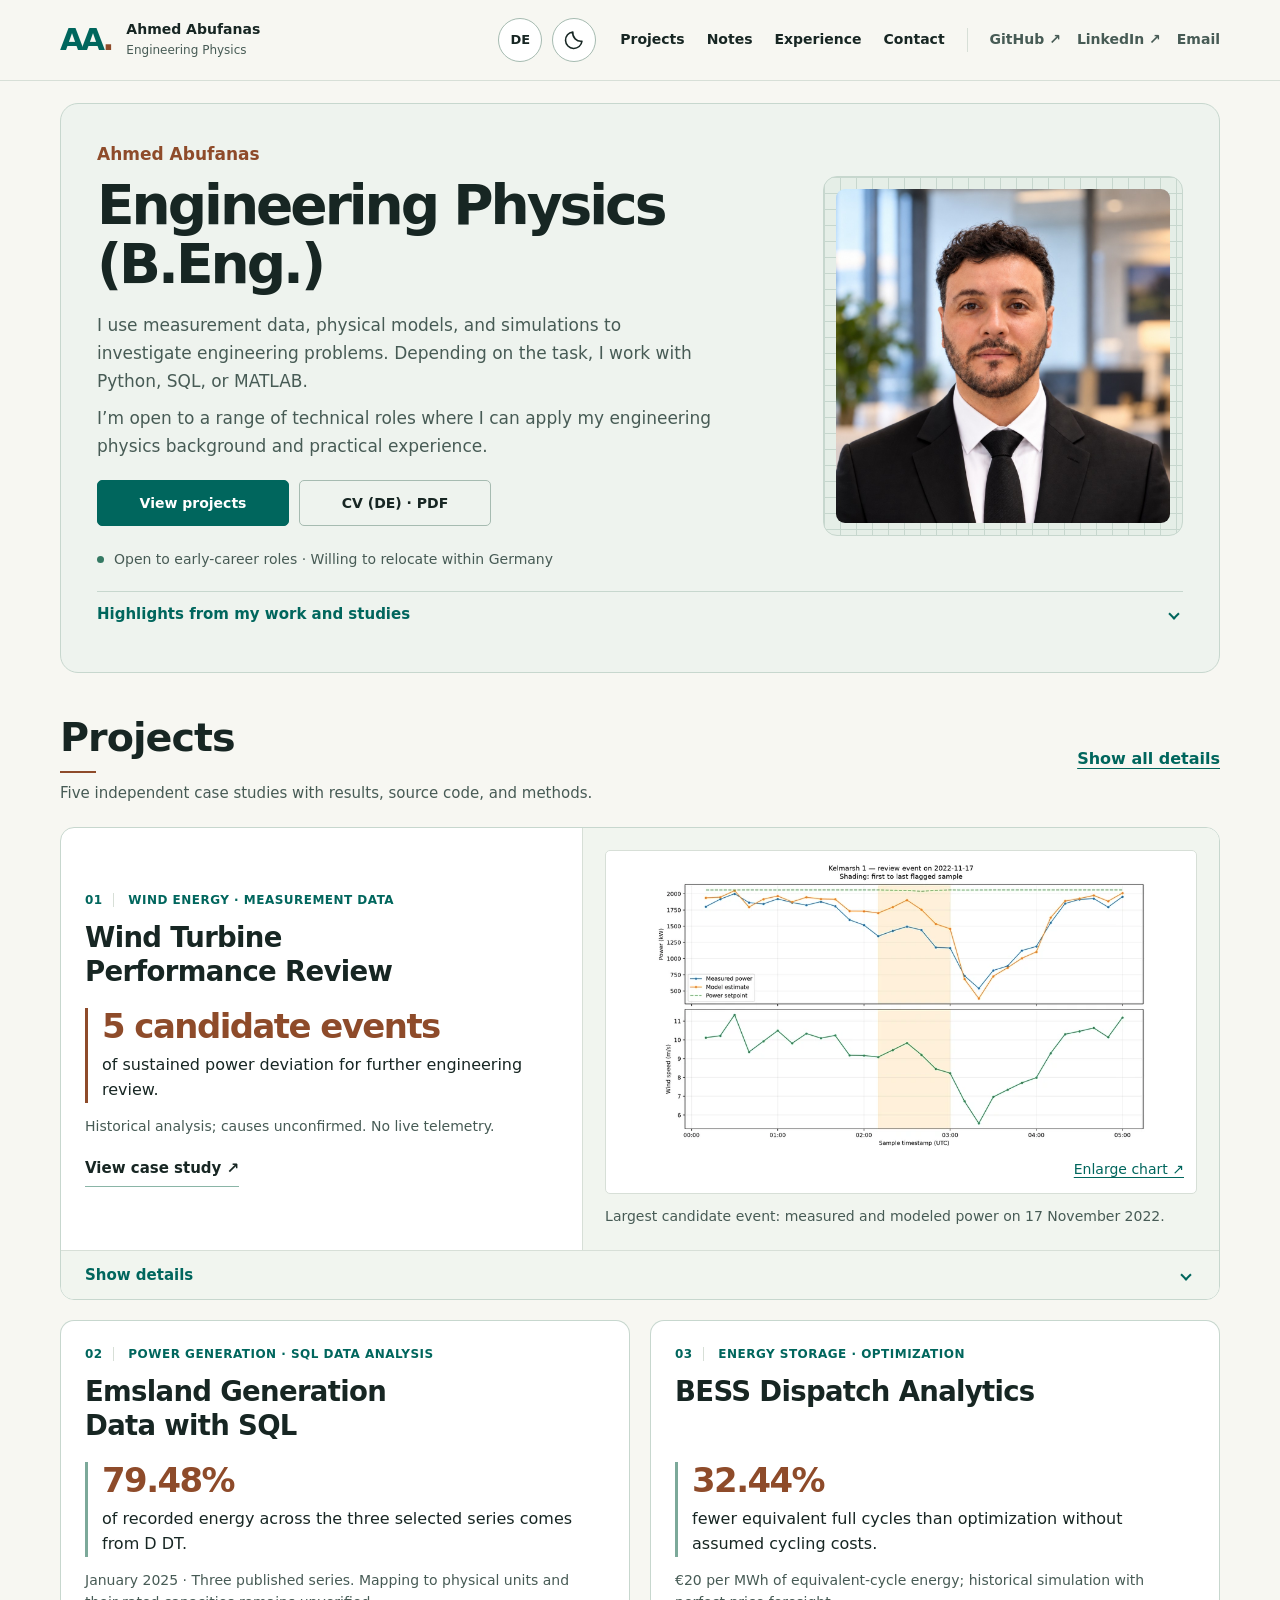
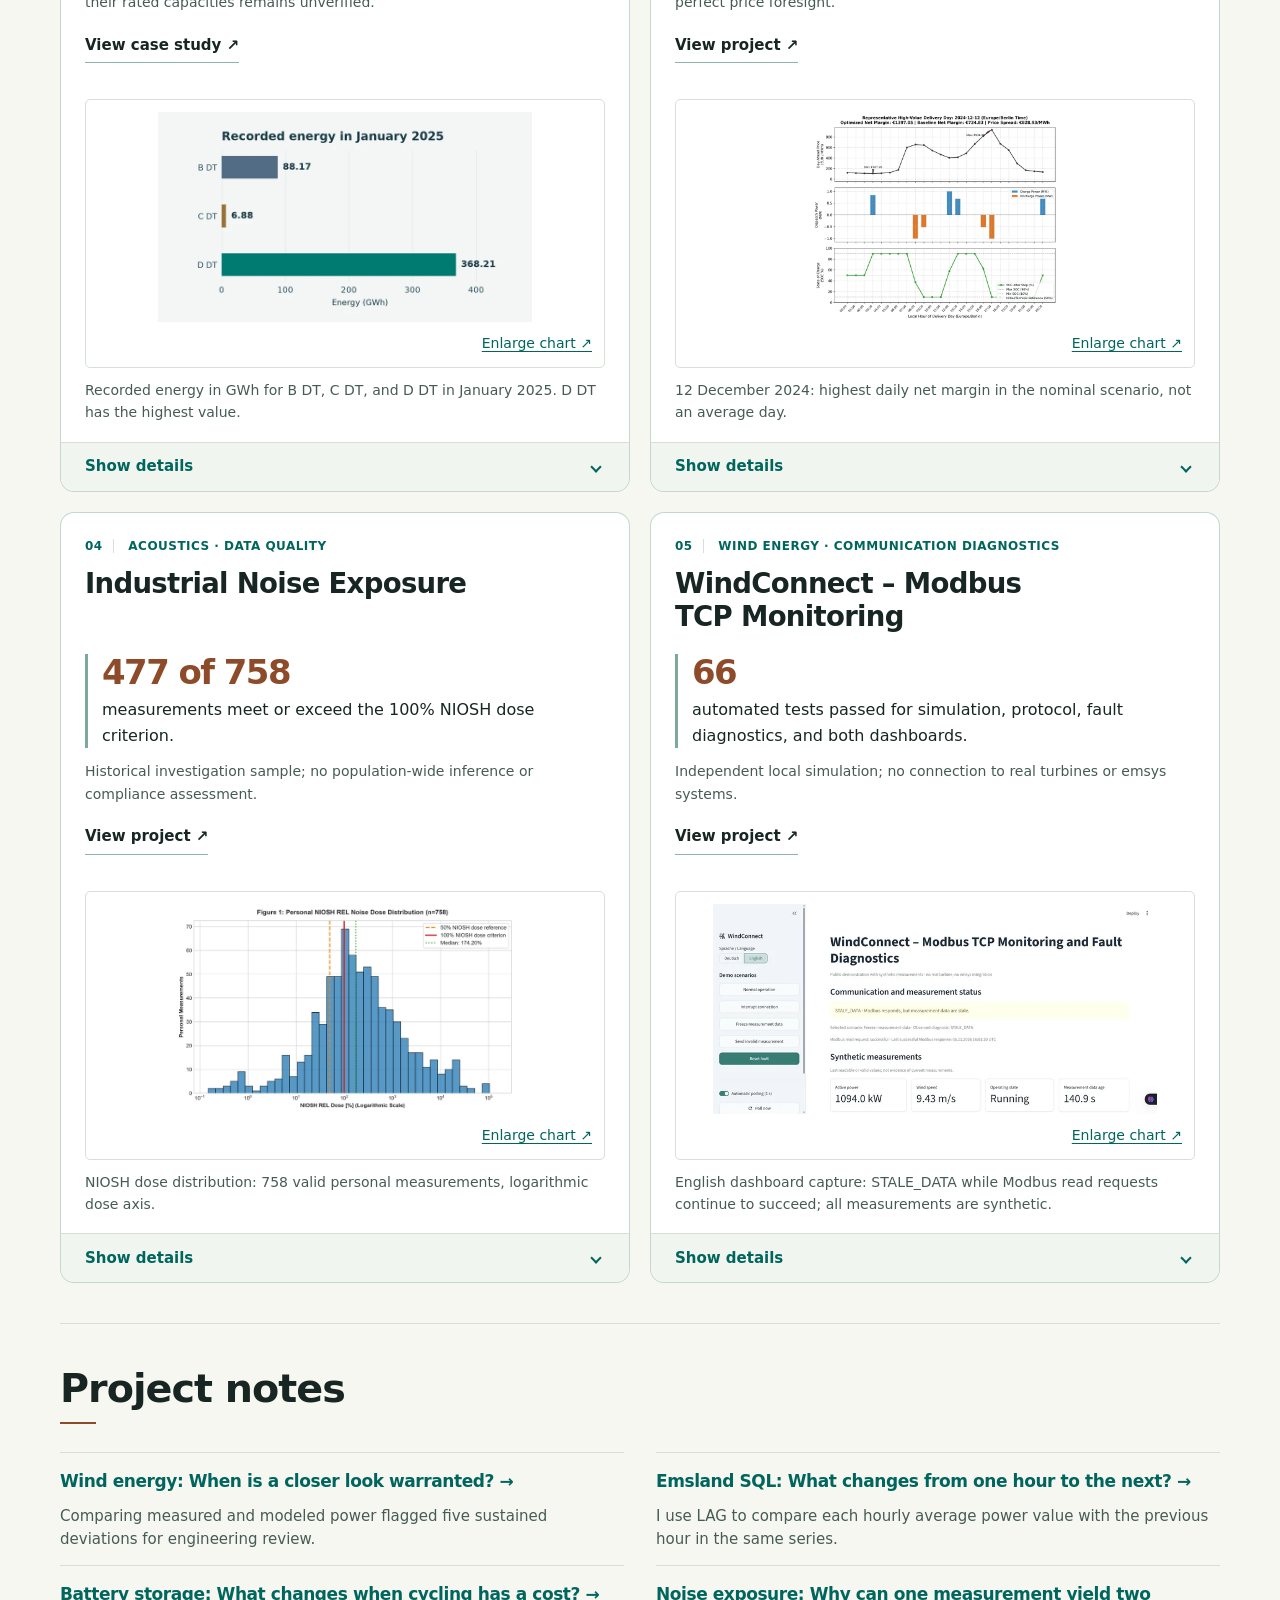
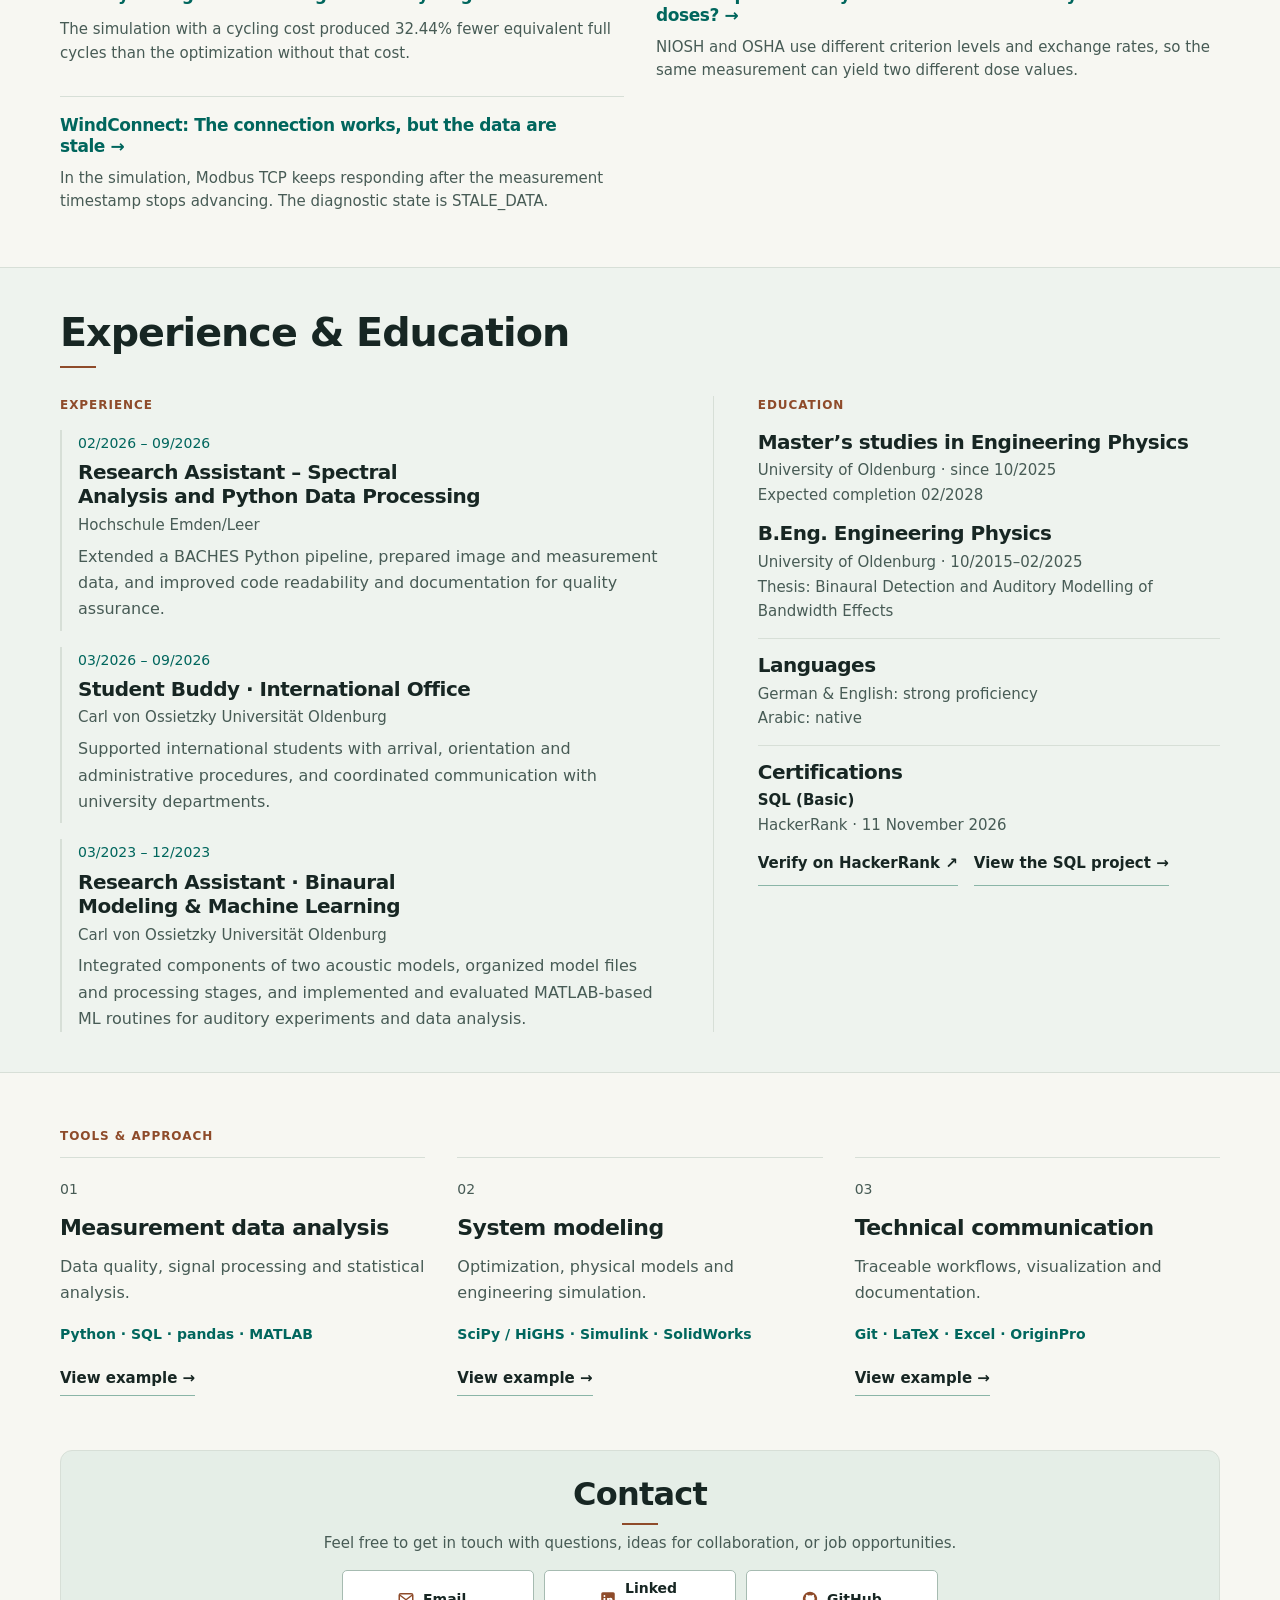
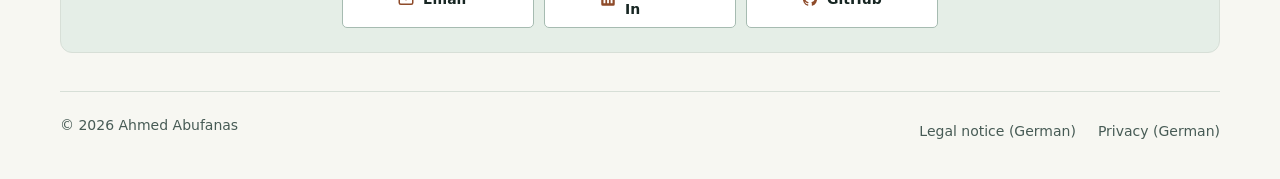
==== commit e6540d89: "Use muted copper for all five project metrics" ====
--- a/en/index.html
+++ b/en/index.html
@@ -1,4 +1,4 @@
-<!doctype html><html lang="en"><head><meta charset="utf-8"><meta name="viewport" content="width=device-width,initial-scale=1"><title>Ahmed Abufanas | Engineering Physics &amp; Data Analysis</title><meta name="description" content="Engineering Physics graduate with experience in Python, MATLAB and measurement data. Projects, research experience and résumé."><meta name="theme-color" content="#f7f7f2"><meta name="color-scheme" content="light dark"><link rel="canonical" href="https://abufanasa-dotcom.github.io/en/index.html"><link rel="alternate" hreflang="en" href="https://abufanasa-dotcom.github.io/en/index.html"><link rel="alternate" hreflang="de" href="https://abufanasa-dotcom.github.io/"><link rel="alternate" hreflang="x-default" href="https://abufanasa-dotcom.github.io/"><meta property="og:type" content="profile"><meta property="og:title" content="Ahmed Abufanas | Engineering Physics &amp; Data Analysis"><meta property="og:description" content="Engineering Physics graduate with experience in Python, MATLAB and measurement data. Projects, research experience and résumé."><meta property="og:url" content="https://abufanasa-dotcom.github.io/en/index.html"><meta property="og:locale" content="en_US"><meta property="og:image" content="https://abufanasa-dotcom.github.io/assets/images/ahmed-abufanas.jpg"><meta property="og:image:alt" content="Ahmed Abufanas"><meta property="og:image:width" content="1086"><meta property="og:image:height" content="1448"><meta property="og:image:type" content="image/jpeg"><link rel="icon" href="../assets/images/favicon.svg"><script src="../js/theme-init.js"></script><link rel="stylesheet" href="../css/style.css?v=4eb229b319a4"><script defer src="../js/main.js?v=8c75d88cceb1"></script><script type="application/ld+json">{"@context": "https://schema.org", "@type": "ProfilePage", "inLanguage": "en", "url": "https://abufanasa-dotcom.github.io/en/index.html", "mainEntity": {"@type": "Person", "name": "Ahmed Abufanas", "url": "https://abufanasa-dotcom.github.io/", "email": "abufanasa@gmail.com", "sameAs": ["https://github.com/abufanasa-dotcom", "https://www.linkedin.com/in/ahmedabufanas/"]}}</script></head><body><a class="skip" href="#main">Skip to content</a><header class="site-header"><div class="container header-inner">
+<!doctype html><html lang="en"><head><meta charset="utf-8"><meta name="viewport" content="width=device-width,initial-scale=1"><title>Ahmed Abufanas | Engineering Physics &amp; Data Analysis</title><meta name="description" content="Engineering Physics graduate with experience in Python, MATLAB and measurement data. Projects, research experience and résumé."><meta name="theme-color" content="#f7f7f2"><meta name="color-scheme" content="light dark"><link rel="canonical" href="https://abufanasa-dotcom.github.io/en/index.html"><link rel="alternate" hreflang="en" href="https://abufanasa-dotcom.github.io/en/index.html"><link rel="alternate" hreflang="de" href="https://abufanasa-dotcom.github.io/"><link rel="alternate" hreflang="x-default" href="https://abufanasa-dotcom.github.io/"><meta property="og:type" content="profile"><meta property="og:title" content="Ahmed Abufanas | Engineering Physics &amp; Data Analysis"><meta property="og:description" content="Engineering Physics graduate with experience in Python, MATLAB and measurement data. Projects, research experience and résumé."><meta property="og:url" content="https://abufanasa-dotcom.github.io/en/index.html"><meta property="og:locale" content="en_US"><meta property="og:image" content="https://abufanasa-dotcom.github.io/assets/images/ahmed-abufanas.jpg"><meta property="og:image:alt" content="Ahmed Abufanas"><meta property="og:image:width" content="1086"><meta property="og:image:height" content="1448"><meta property="og:image:type" content="image/jpeg"><link rel="icon" href="../assets/images/favicon.svg"><script src="../js/theme-init.js"></script><link rel="stylesheet" href="../css/style.css?v=990752838ad3"><script defer src="../js/main.js?v=8c75d88cceb1"></script><script type="application/ld+json">{"@context": "https://schema.org", "@type": "ProfilePage", "inLanguage": "en", "url": "https://abufanasa-dotcom.github.io/en/index.html", "mainEntity": {"@type": "Person", "name": "Ahmed Abufanas", "url": "https://abufanasa-dotcom.github.io/", "email": "abufanasa@gmail.com", "sameAs": ["https://github.com/abufanasa-dotcom", "https://www.linkedin.com/in/ahmedabufanas/"]}}</script></head><body><a class="skip" href="#main">Skip to content</a><header class="site-header"><div class="container header-inner">
  <a class="brand" href="../en/index.html"><span class="monogram" aria-hidden="true">AA<span>.</span></span><span class="brand-caption">Ahmed Abufanas<br><small>Engineering Physics</small></span></a>
  <div class="header-controls">
  <a class="language" href="../index.html" hreflang="de" aria-label="DE: Zur deutschen Version">DE</a>
--- a/css/style.css
+++ b/css/style.css
@@ -161,9 +161,8 @@
 .contribution strong { color: var(--ink); font-weight: 600; }
 .project-copy .result { margin-top: 13px; padding-left: 14px; border-left: 3px solid var(--strong-line); color: var(--ink); font-size: 16px; }
 .project-copy .actions { margin-top: 14px; }
-.result .metric { display: block; color: var(--blue); font-size: clamp(24px,2.65vw,38px); line-height: 1.1; letter-spacing: -.045em; font-variant-numeric: tabular-nums; }
+.result .metric { display: block; color: var(--copper); font-size: clamp(24px,2.65vw,38px); line-height: 1.1; letter-spacing: -.045em; font-variant-numeric: tabular-nums; }
 .project-grid > .project-card .result { border-left-color: var(--copper); }
-.project-grid > .project-card .metric { color: var(--copper); }
 .result > span { display: block; margin-top: 6px; }
 .project-copy .scope { font-size: 14px; margin-top: 12px; }
 .tags { display: flex; flex-wrap: wrap; gap: 8px; margin-top: 18px; }
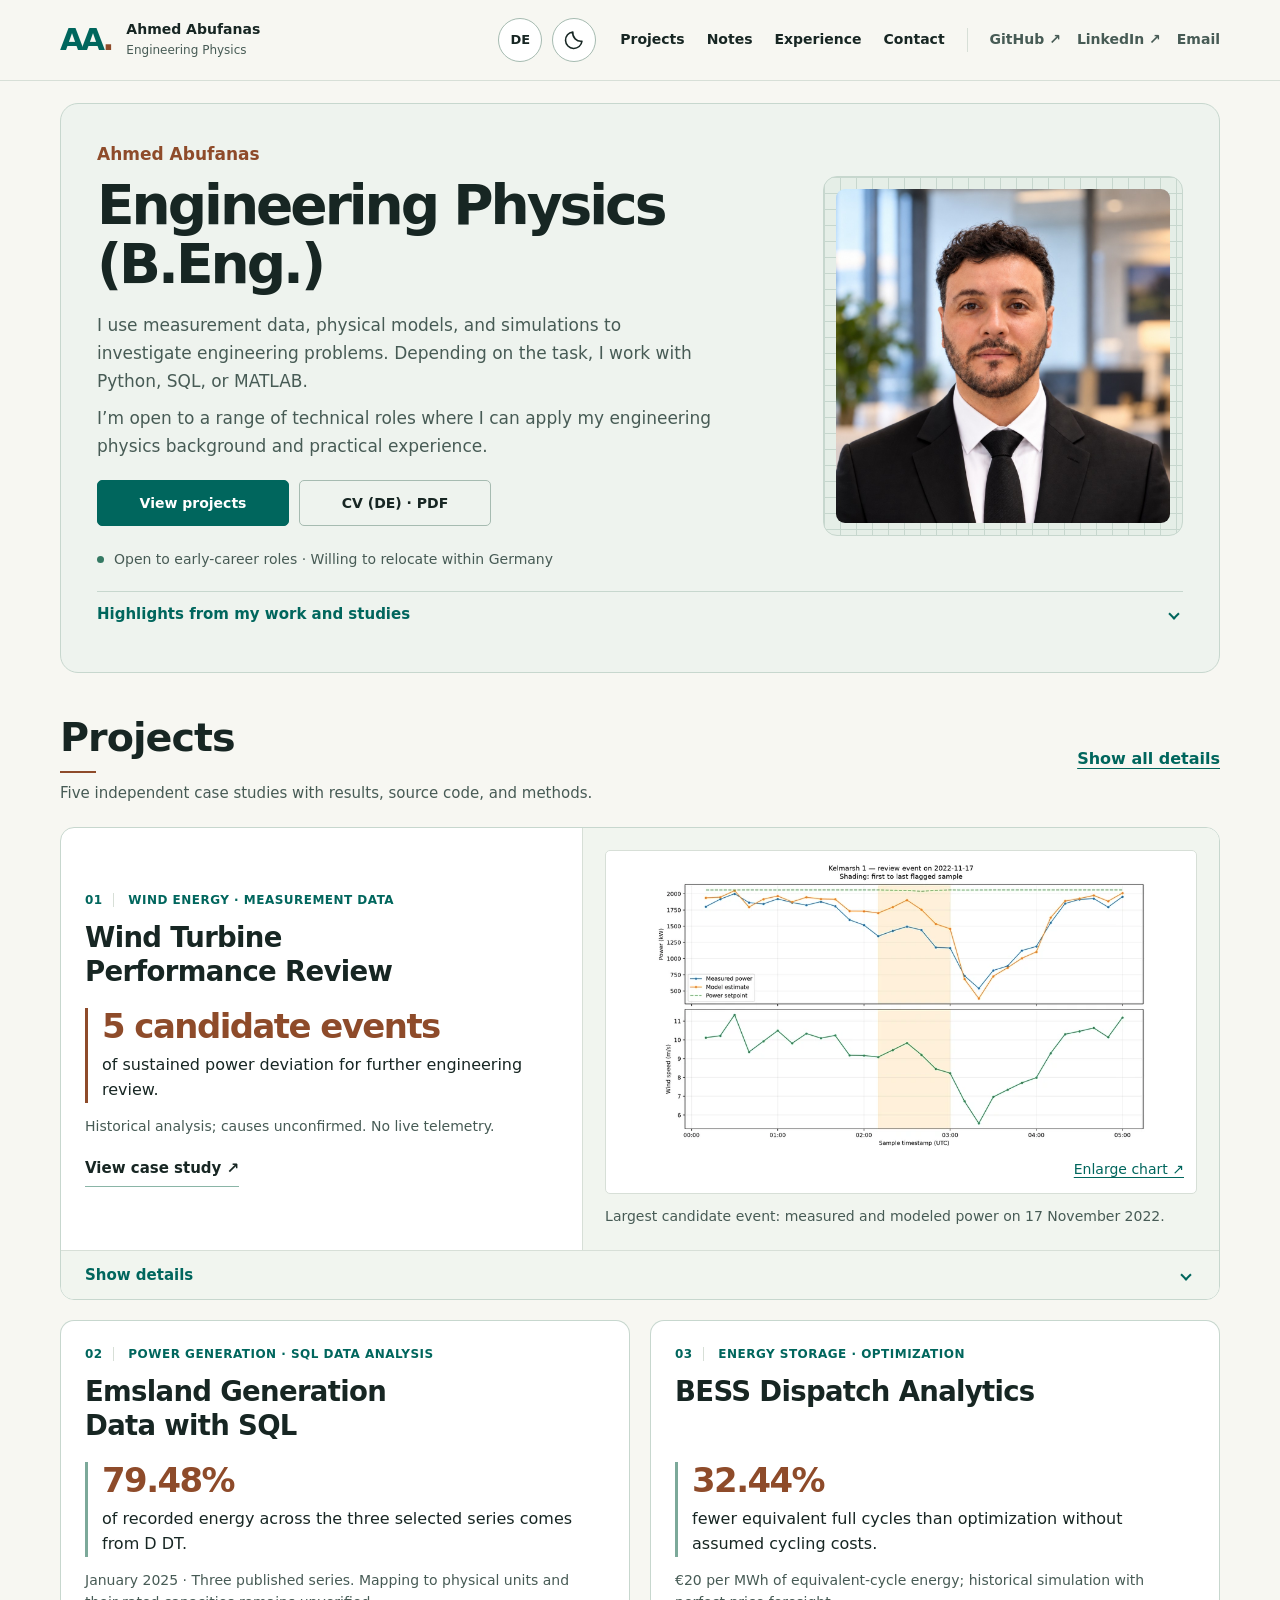
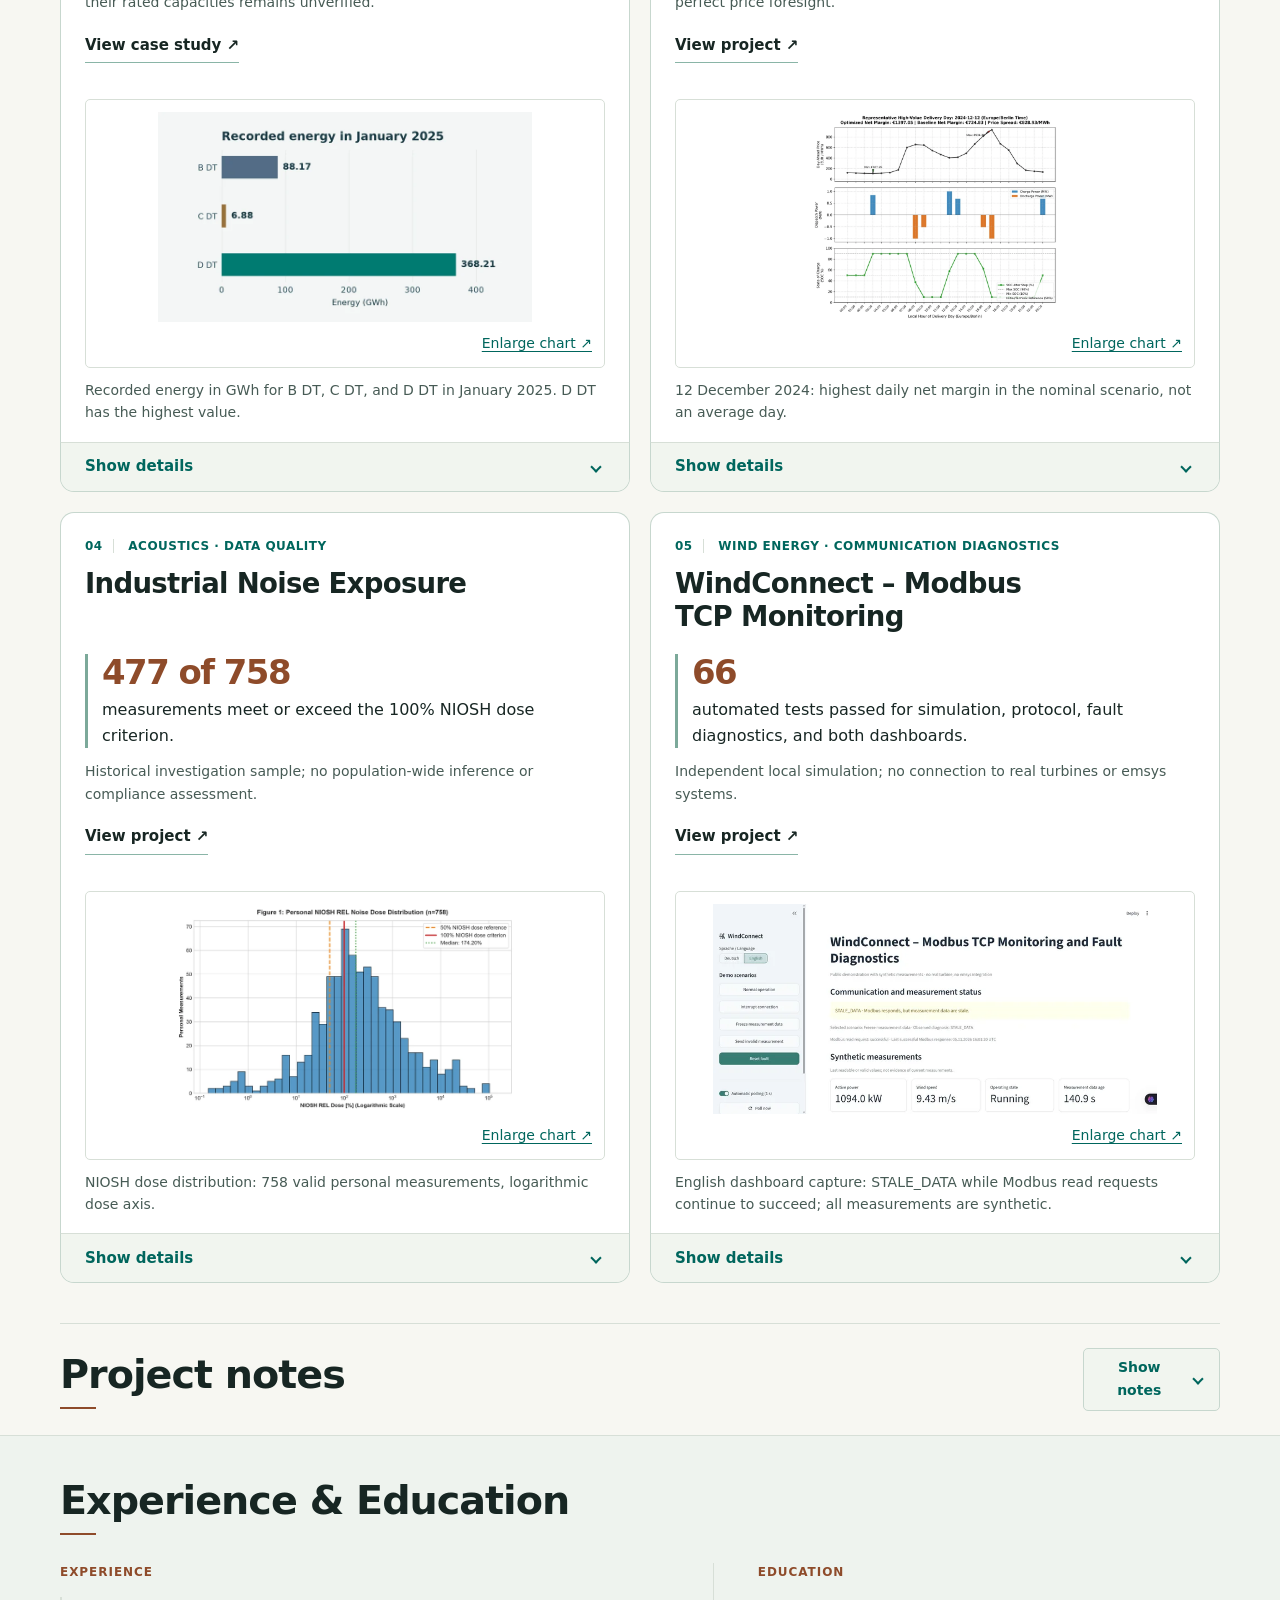
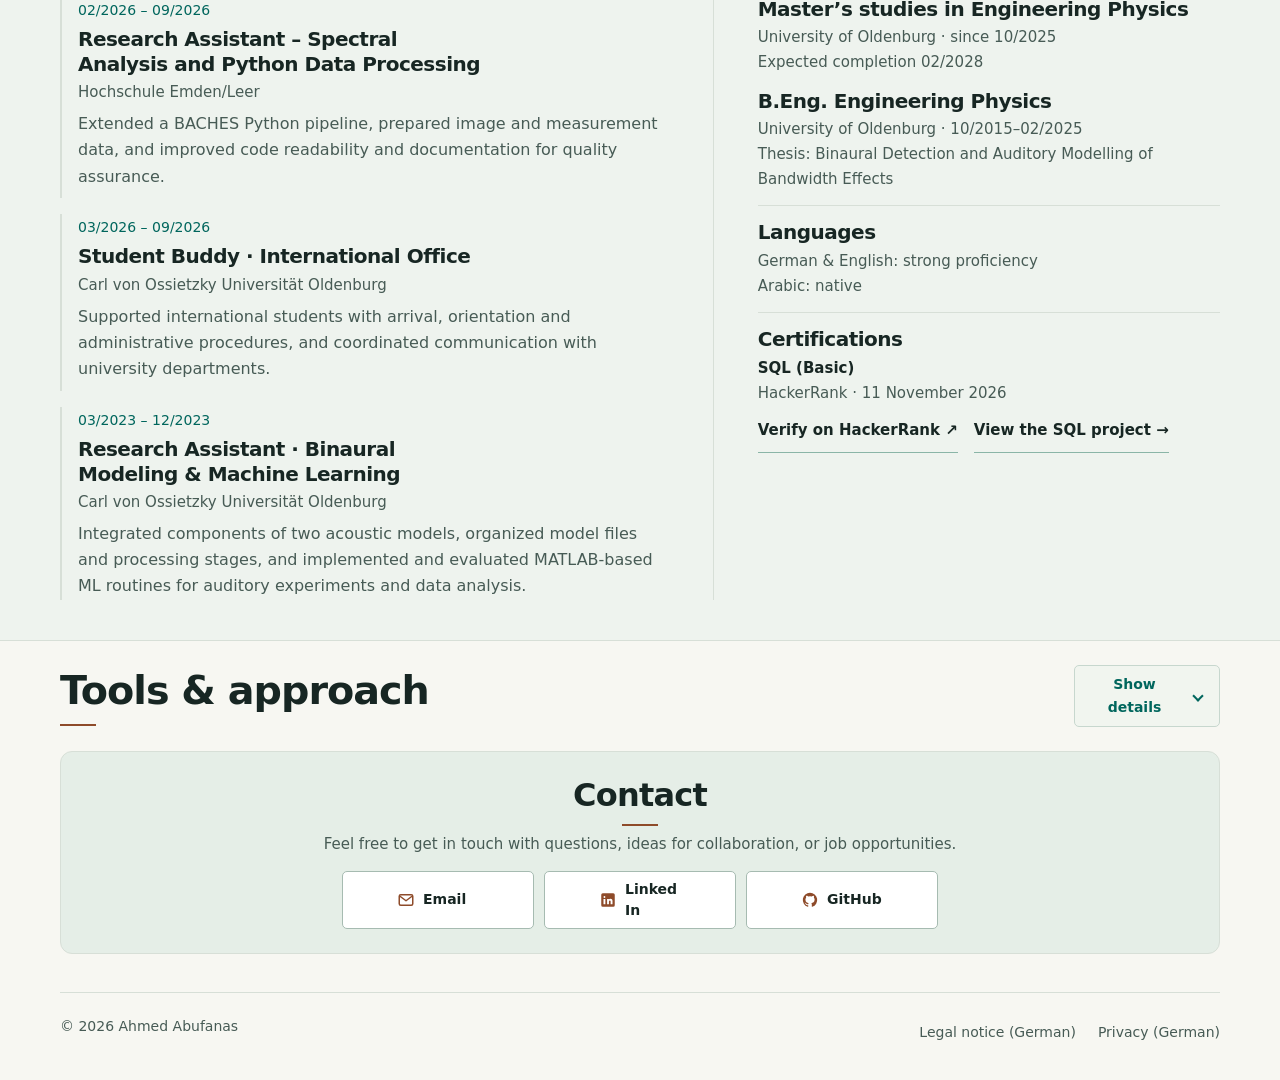
==== commit 52e8fbb6: "Make project notes and skills independently collapsible" ====
--- a/en/index.html
+++ b/en/index.html
@@ -1,4 +1,4 @@
-<!doctype html><html lang="en"><head><meta charset="utf-8"><meta name="viewport" content="width=device-width,initial-scale=1"><title>Ahmed Abufanas | Engineering Physics &amp; Data Analysis</title><meta name="description" content="Engineering Physics graduate with experience in Python, MATLAB and measurement data. Projects, research experience and résumé."><meta name="theme-color" content="#f7f7f2"><meta name="color-scheme" content="light dark"><link rel="canonical" href="https://abufanasa-dotcom.github.io/en/index.html"><link rel="alternate" hreflang="en" href="https://abufanasa-dotcom.github.io/en/index.html"><link rel="alternate" hreflang="de" href="https://abufanasa-dotcom.github.io/"><link rel="alternate" hreflang="x-default" href="https://abufanasa-dotcom.github.io/"><meta property="og:type" content="profile"><meta property="og:title" content="Ahmed Abufanas | Engineering Physics &amp; Data Analysis"><meta property="og:description" content="Engineering Physics graduate with experience in Python, MATLAB and measurement data. Projects, research experience and résumé."><meta property="og:url" content="https://abufanasa-dotcom.github.io/en/index.html"><meta property="og:locale" content="en_US"><meta property="og:image" content="https://abufanasa-dotcom.github.io/assets/images/ahmed-abufanas.jpg"><meta property="og:image:alt" content="Ahmed Abufanas"><meta property="og:image:width" content="1086"><meta property="og:image:height" content="1448"><meta property="og:image:type" content="image/jpeg"><link rel="icon" href="../assets/images/favicon.svg"><script src="../js/theme-init.js"></script><link rel="stylesheet" href="../css/style.css?v=990752838ad3"><script defer src="../js/main.js?v=8c75d88cceb1"></script><script type="application/ld+json">{"@context": "https://schema.org", "@type": "ProfilePage", "inLanguage": "en", "url": "https://abufanasa-dotcom.github.io/en/index.html", "mainEntity": {"@type": "Person", "name": "Ahmed Abufanas", "url": "https://abufanasa-dotcom.github.io/", "email": "abufanasa@gmail.com", "sameAs": ["https://github.com/abufanasa-dotcom", "https://www.linkedin.com/in/ahmedabufanas/"]}}</script></head><body><a class="skip" href="#main">Skip to content</a><header class="site-header"><div class="container header-inner">
+<!doctype html><html lang="en"><head><meta charset="utf-8"><meta name="viewport" content="width=device-width,initial-scale=1"><title>Ahmed Abufanas | Engineering Physics &amp; Data Analysis</title><meta name="description" content="Engineering Physics graduate with experience in Python, MATLAB and measurement data. Projects, research experience and résumé."><meta name="theme-color" content="#f7f7f2"><meta name="color-scheme" content="light dark"><link rel="canonical" href="https://abufanasa-dotcom.github.io/en/index.html"><link rel="alternate" hreflang="en" href="https://abufanasa-dotcom.github.io/en/index.html"><link rel="alternate" hreflang="de" href="https://abufanasa-dotcom.github.io/"><link rel="alternate" hreflang="x-default" href="https://abufanasa-dotcom.github.io/"><meta property="og:type" content="profile"><meta property="og:title" content="Ahmed Abufanas | Engineering Physics &amp; Data Analysis"><meta property="og:description" content="Engineering Physics graduate with experience in Python, MATLAB and measurement data. Projects, research experience and résumé."><meta property="og:url" content="https://abufanasa-dotcom.github.io/en/index.html"><meta property="og:locale" content="en_US"><meta property="og:image" content="https://abufanasa-dotcom.github.io/assets/images/ahmed-abufanas.jpg"><meta property="og:image:alt" content="Ahmed Abufanas"><meta property="og:image:width" content="1086"><meta property="og:image:height" content="1448"><meta property="og:image:type" content="image/jpeg"><link rel="icon" href="../assets/images/favicon.svg"><script src="../js/theme-init.js"></script><link rel="stylesheet" href="../css/style.css?v=8bd9d3360000"><script defer src="../js/main.js?v=1745fbf1e4c3"></script><script type="application/ld+json">{"@context": "https://schema.org", "@type": "ProfilePage", "inLanguage": "en", "url": "https://abufanasa-dotcom.github.io/en/index.html", "mainEntity": {"@type": "Person", "name": "Ahmed Abufanas", "url": "https://abufanasa-dotcom.github.io/", "email": "abufanasa@gmail.com", "sameAs": ["https://github.com/abufanasa-dotcom", "https://www.linkedin.com/in/ahmedabufanas/"]}}</script></head><body><a class="skip" href="#main">Skip to content</a><header class="site-header"><div class="container header-inner">
  <a class="brand" href="../en/index.html"><span class="monogram" aria-hidden="true">AA<span>.</span></span><span class="brand-caption">Ahmed Abufanas<br><small>Engineering Physics</small></span></a>
  <div class="header-controls">
  <a class="language" href="../index.html" hreflang="de" aria-label="DE: Zur deutschen Version">DE</a>
@@ -132,9 +132,15 @@
  <a class="quiet-link" href="https://github.com/abufanasa-dotcom/windconnect">View code ↗</a>
  </div>
  </details>
- </article></div></div></section><section class="container section project-notes" id="notes" aria-labelledby="notes-title">
- <div class="section-head"><h2 id="notes-title">Project notes</h2></div>
- <div class="notes-grid"><article class="project-note">
+ </article></div></div></section><section class="container section project-notes section-fold" id="notes" aria-labelledby="notes-title">
+ <div class="section-head section-toggle-head">
+ <h2 id="notes-title">Project notes</h2>
+ <button class="section-toggle" type="button" aria-controls="notes-content"
+  aria-expanded="true" aria-describedby="notes-title" data-show="Show notes" data-hide="Hide notes" hidden>
+  <span class="section-toggle-label">Hide notes</span><span class="details-chevron" aria-hidden="true"></span>
+ </button>
+ </div>
+ <div class="notes-grid section-content" id="notes-content"><article class="project-note">
   <h3><a class="" href="projects/wind-turbine.html">Wind energy: When is a closer look warranted? <span aria-hidden="true">→</span></a></h3>
   <p>Comparing measured and modeled power flagged five sustained deviations for engineering review.</p>
   </article><article class="project-note">
@@ -158,7 +164,22 @@
  <a class="text-link" href="https://www.hackerrank.com/certificates/14fcb50b9a3a">Verify on HackerRank ↗</a>
  <a class="text-link" href="projects/emsland-sql.html">View the SQL project →</a>
  </div>
- </div></aside></div></div></section><section class="container section skills" id="skills"><p class="eyebrow">TOOLS & APPROACH</p><div class="skills-grid"><article><span class="skill-number">01</span><h3>Measurement data analysis</h3><p>Data quality, signal processing and statistical analysis.</p><p class="tool-list">Python · SQL · pandas · MATLAB</p><a class="skill-example" href="#p1-card">View example →</a></article><article><span class="skill-number">02</span><h3>System modeling</h3><p>Optimization, physical models and engineering simulation.</p><p class="tool-list">SciPy / HiGHS · Simulink · SolidWorks</p><a class="skill-example" href="#p2-card">View example →</a></article><article><span class="skill-number">03</span><h3>Technical communication</h3><p>Traceable workflows, visualization and documentation.</p><p class="tool-list">Git · LaTeX · Excel · OriginPro</p><a class="skill-example" href="#work-baches">View example →</a></article></div></section><section class="container contact" id="contact">
+ </div></aside></div></div></section><section class="container section skills section-fold" id="skills" aria-labelledby="skills-title">
+ <div class="section-head section-toggle-head">
+ <h2 id="skills-title">Tools &amp; approach</h2>
+ <button class="section-toggle" type="button" aria-controls="skills-content"
+  aria-expanded="true" aria-describedby="skills-title" data-show="Show details" data-hide="Hide details" hidden>
+  <span class="section-toggle-label">Hide details</span><span class="details-chevron" aria-hidden="true"></span>
+ </button>
+ </div>
+ <div class="skills-grid section-content" id="skills-content"><article><span class="skill-number">01</span><h3>Measurement data analysis</h3>
+ <p>Data quality, signal processing and statistical analysis.</p><p class="tool-list">Python · SQL · pandas · MATLAB</p>
+ <a class="skill-example" href="#p1-card">View example →</a></article><article><span class="skill-number">02</span><h3>System modeling</h3>
+ <p>Optimization, physical models and engineering simulation.</p><p class="tool-list">SciPy / HiGHS · Simulink · SolidWorks</p>
+ <a class="skill-example" href="#p2-card">View example →</a></article><article><span class="skill-number">03</span><h3>Technical communication</h3>
+ <p>Traceable workflows, visualization and documentation.</p><p class="tool-list">Git · LaTeX · Excel · OriginPro</p>
+ <a class="skill-example" href="#work-baches">View example →</a></article></div>
+ </section><section class="container contact" id="contact">
  <h2>Contact</h2>
  <p class="contact-intro">Feel free to get in touch with questions, ideas for collaboration, or job opportunities.</p>
  <div class="contact-options">
--- a/css/style.css
+++ b/css/style.css
@@ -123,7 +123,7 @@
 .section { padding-block: 54px; }
 .section-head { display: flex; justify-content: space-between; align-items: end; gap: 36px; margin-bottom: 28px; }
 .section-head > p { max-width: 330px; font-size: 15px; }
-:is(.project-section-head, .project-notes, .experience-band, .contact) h2::after {
+:is(.project-section-head, .project-notes, .experience-band, .skills, .contact) h2::after {
   content: "";
   display: block;
   width: 36px;
@@ -135,6 +135,25 @@
 .project-section-head { align-items: center; gap: 12px 28px; margin-bottom: 22px; }
 .project-section-head p { max-width: 60ch; margin-top: 8px; font-size: 15px; }
 .project-notes { border-top: 1px solid var(--line); }
+.section.section-fold { padding-block: 24px; }
+.section-head.section-toggle-head { display: flex; align-items: center; flex-wrap: wrap; gap: 12px 20px; margin-bottom: 0; }
+.section-content { margin-top: 20px; }
+.section-toggle {
+  display: inline-flex;
+  align-items: center;
+  justify-content: center;
+  gap: 12px;
+  min-height: 44px;
+  padding: 7px 12px;
+  border: 1px solid var(--subtle-border);
+  border-radius: 5px;
+  background: var(--figure-surface);
+  color: var(--blue);
+  font-size: 14px;
+  font-weight: 650;
+}
+.section-toggle:hover { background: var(--wash); }
+.section-toggle[aria-expanded="true"] .details-chevron { transform: rotate(225deg); }
 .notes-grid { display: grid; grid-template-columns: repeat(2,minmax(0,1fr)); column-gap: 32px; }
 .project-note { border-top: 1px solid var(--line); padding: 8px 0 14px; }
 .project-note h3 { font-size: 17px; overflow-wrap: anywhere; text-wrap: pretty; }
@@ -239,10 +258,9 @@
 .education :is(.eyebrow + h3, .languages h3, .credential h3) { margin-top: 0; }
 .education p:not(.eyebrow) { font-size: 15px; }
 .languages { border-top: 1px solid var(--line); margin-top: 14px; padding-top: 14px; }
-.skills > .eyebrow { color: var(--copper); }
 .skills-grid { display: grid; grid-template-columns: repeat(3,minmax(0,1fr)); gap: 32px; }
 .skills-grid article { padding-top: 18px; border-top: 1px solid var(--line); }
-.skill-number { font-size: 14px; color: var(--muted); }
+.skill-number { font-size: 14px; color: var(--copper); }
 .skills-grid h3 { font-size: 22px; margin: 12px 0; }
 .skills-grid p { font-size: 16px; }
 .skills-grid .tool-list { font-size: 14px; margin-top: 17px; color: var(--blue); font-weight: 600; }
@@ -374,6 +392,7 @@
   .project-grid, .project-pair { grid-template-columns: minmax(0,1fr); gap: 16px; }
   .section-head { display: block; }
   .section-head > p { margin-top: 16px; }
+  .section-toggle-head h2 { font-size: 24px; }
   .project-section-head { margin-bottom: 14px; }
   .project-details-toggle { margin-top: 4px; }
   .project-details summary { padding-inline: 16px; }
@@ -411,7 +430,8 @@
   }
 }
 @media print {
-  .site-header, .footer, dialog, .actions, .hero-actions, .back-link, .zoom-label, .contact { display: none !important; }
+  .site-header, .footer, dialog, .actions, .hero-actions, .back-link, .zoom-label, .contact, .section-toggle { display: none !important; }
+  .section-content[hidden] { display: grid !important; }
   :root, :root[data-theme], :root:not([data-theme]) {
     color-scheme: light;
     --ink: #172623; --muted: #475b55; --blue: #00665d; --line: #d7dfd7;
